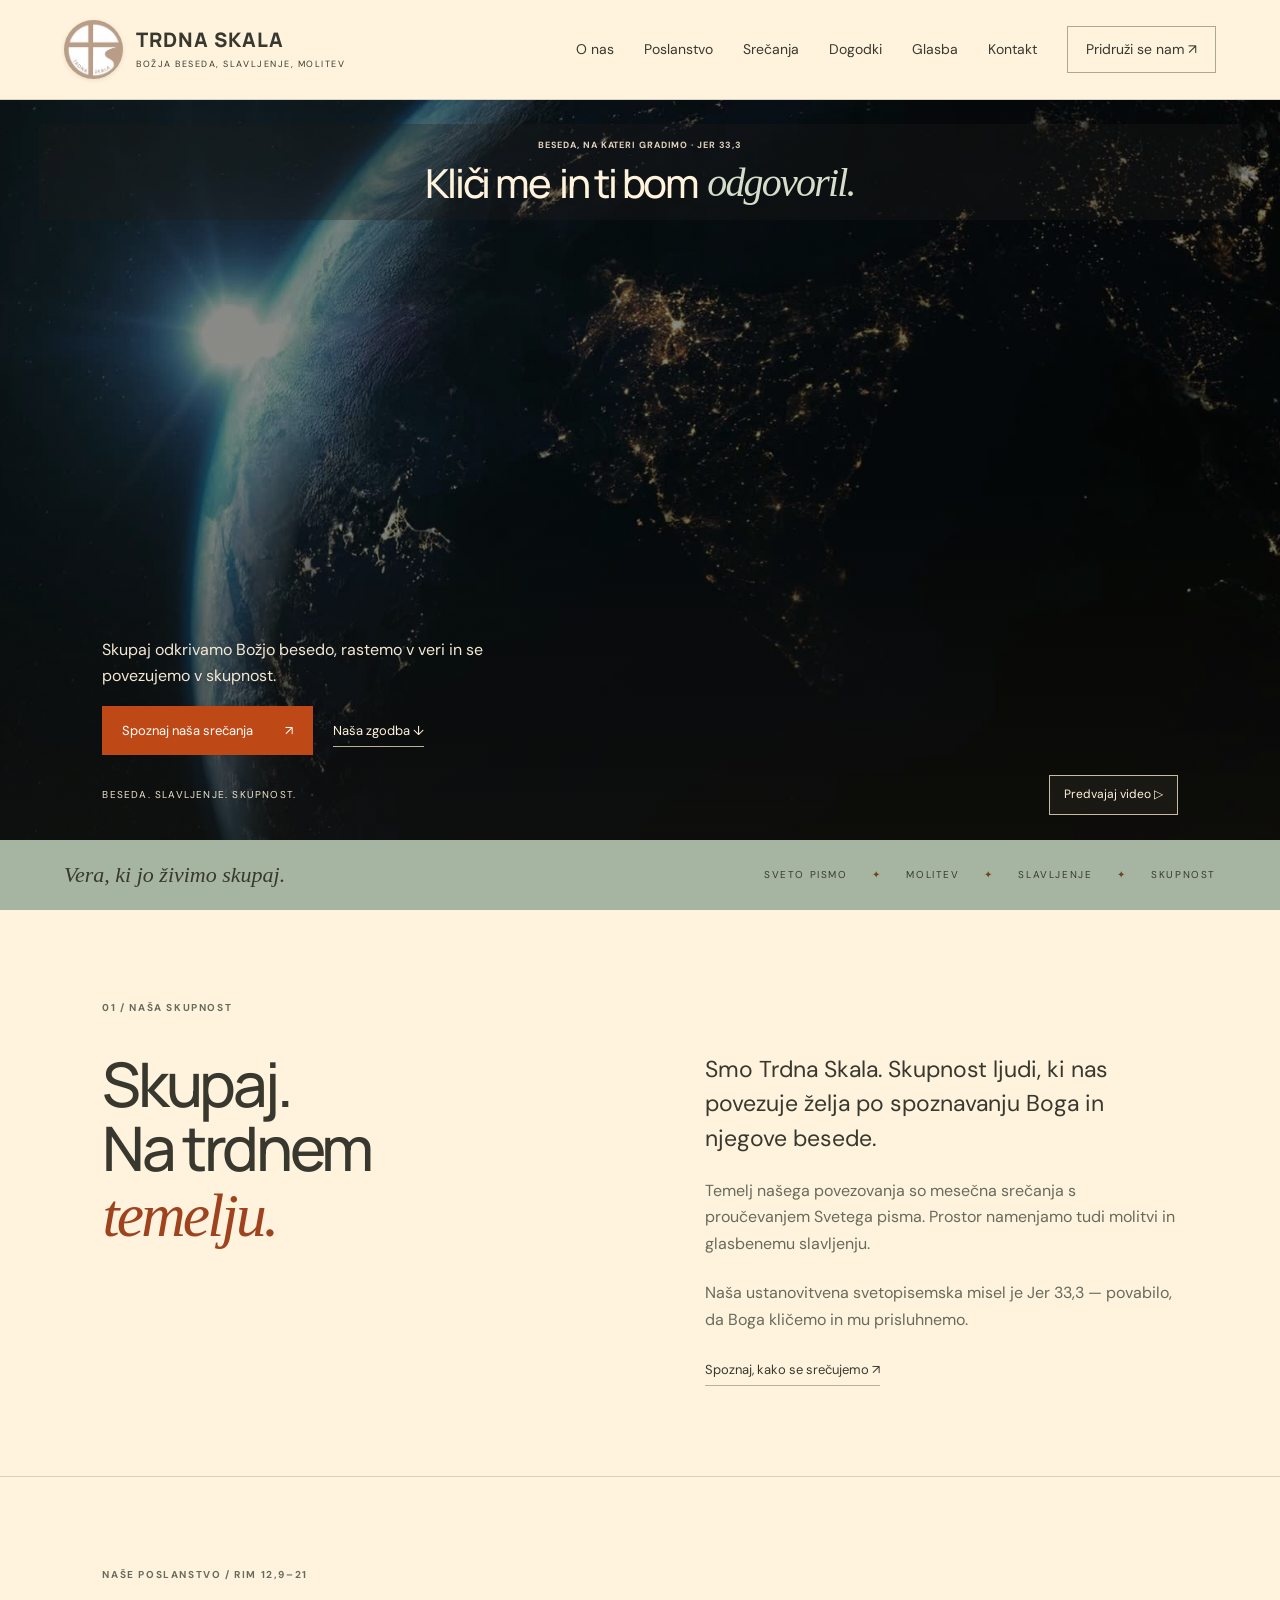
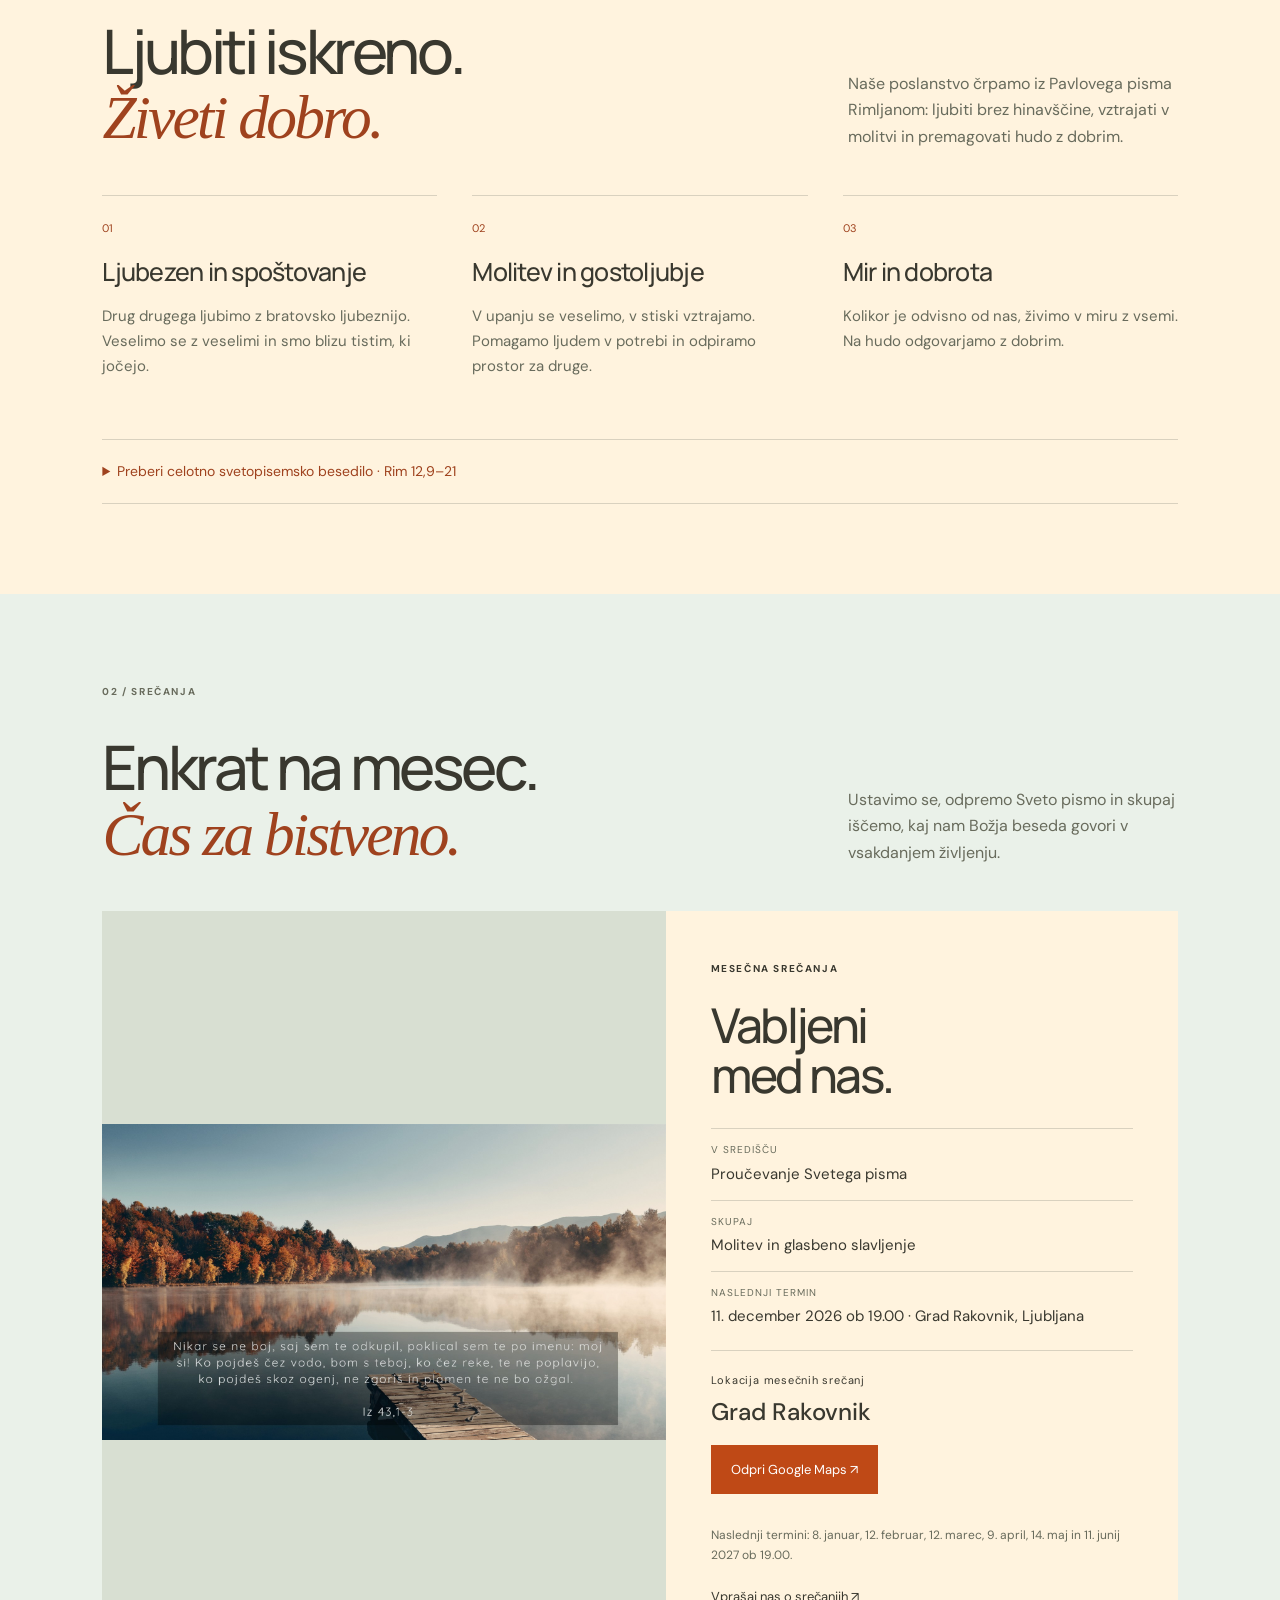
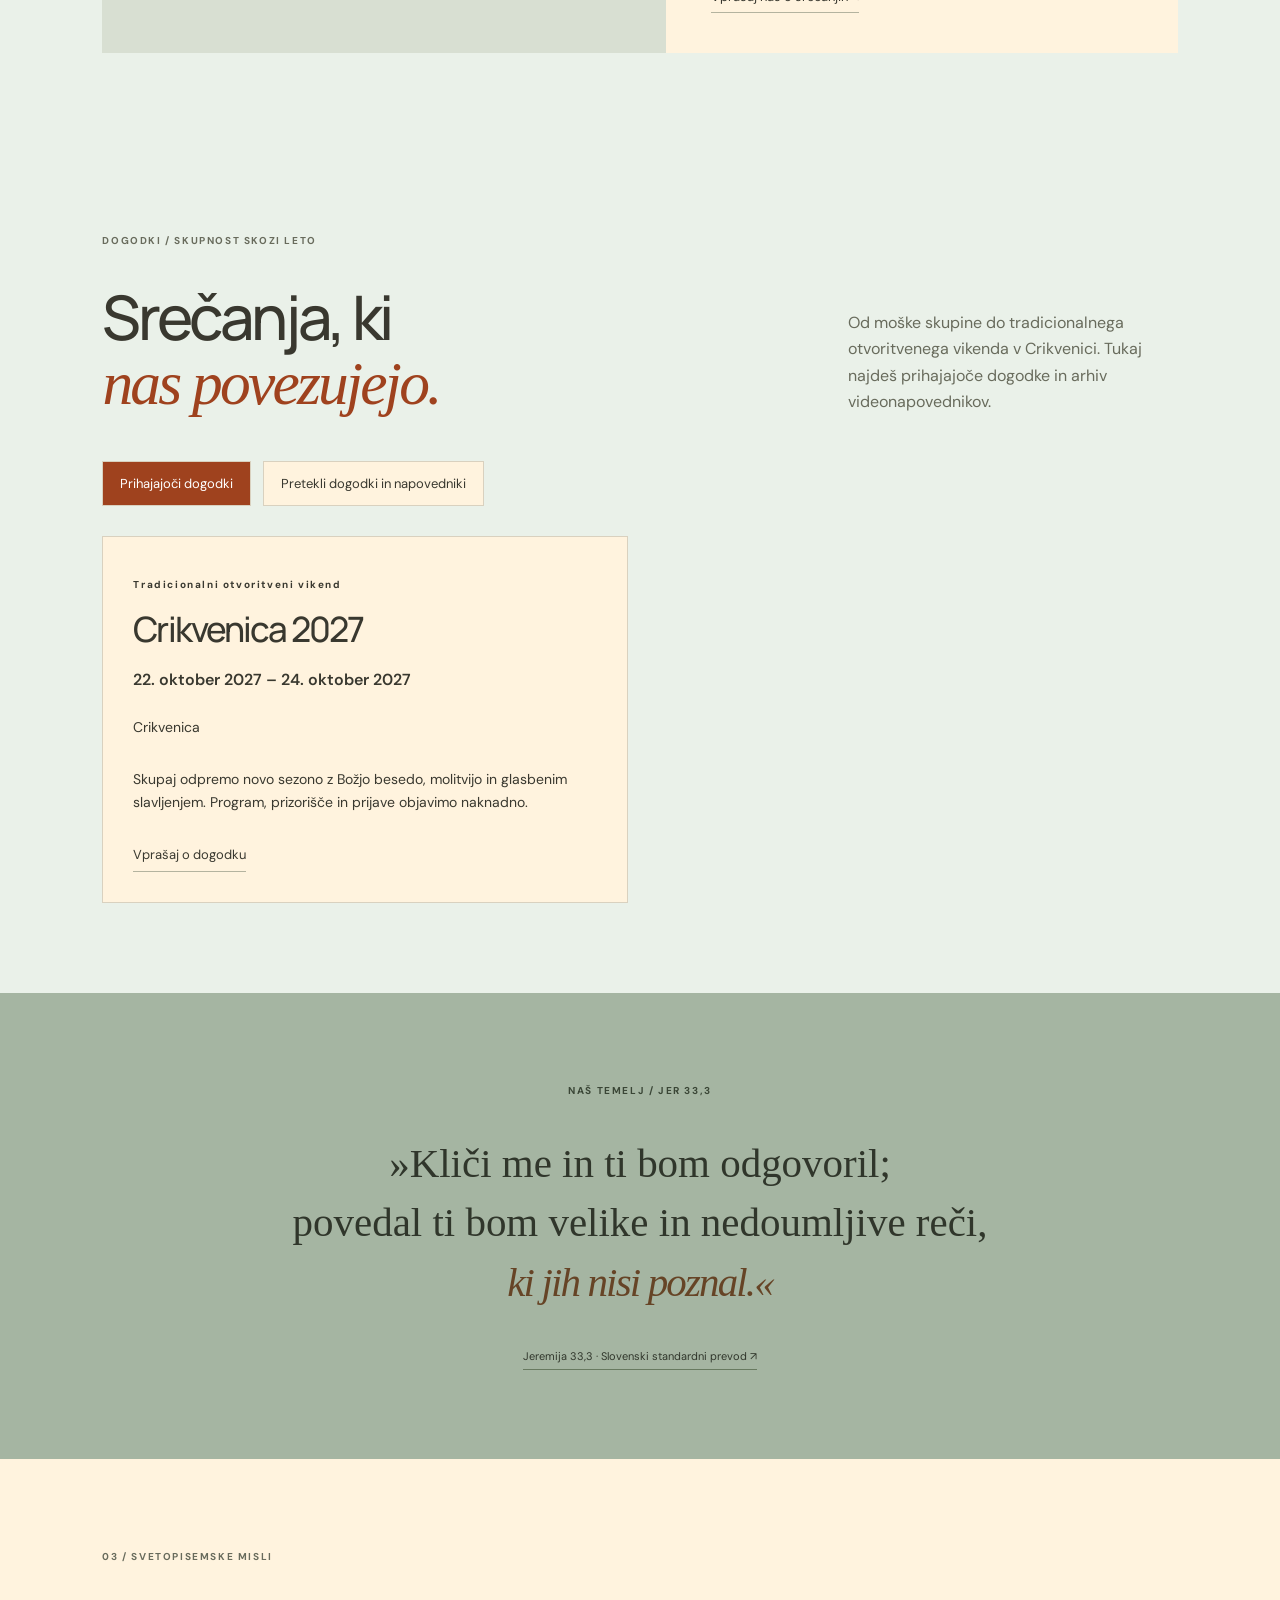
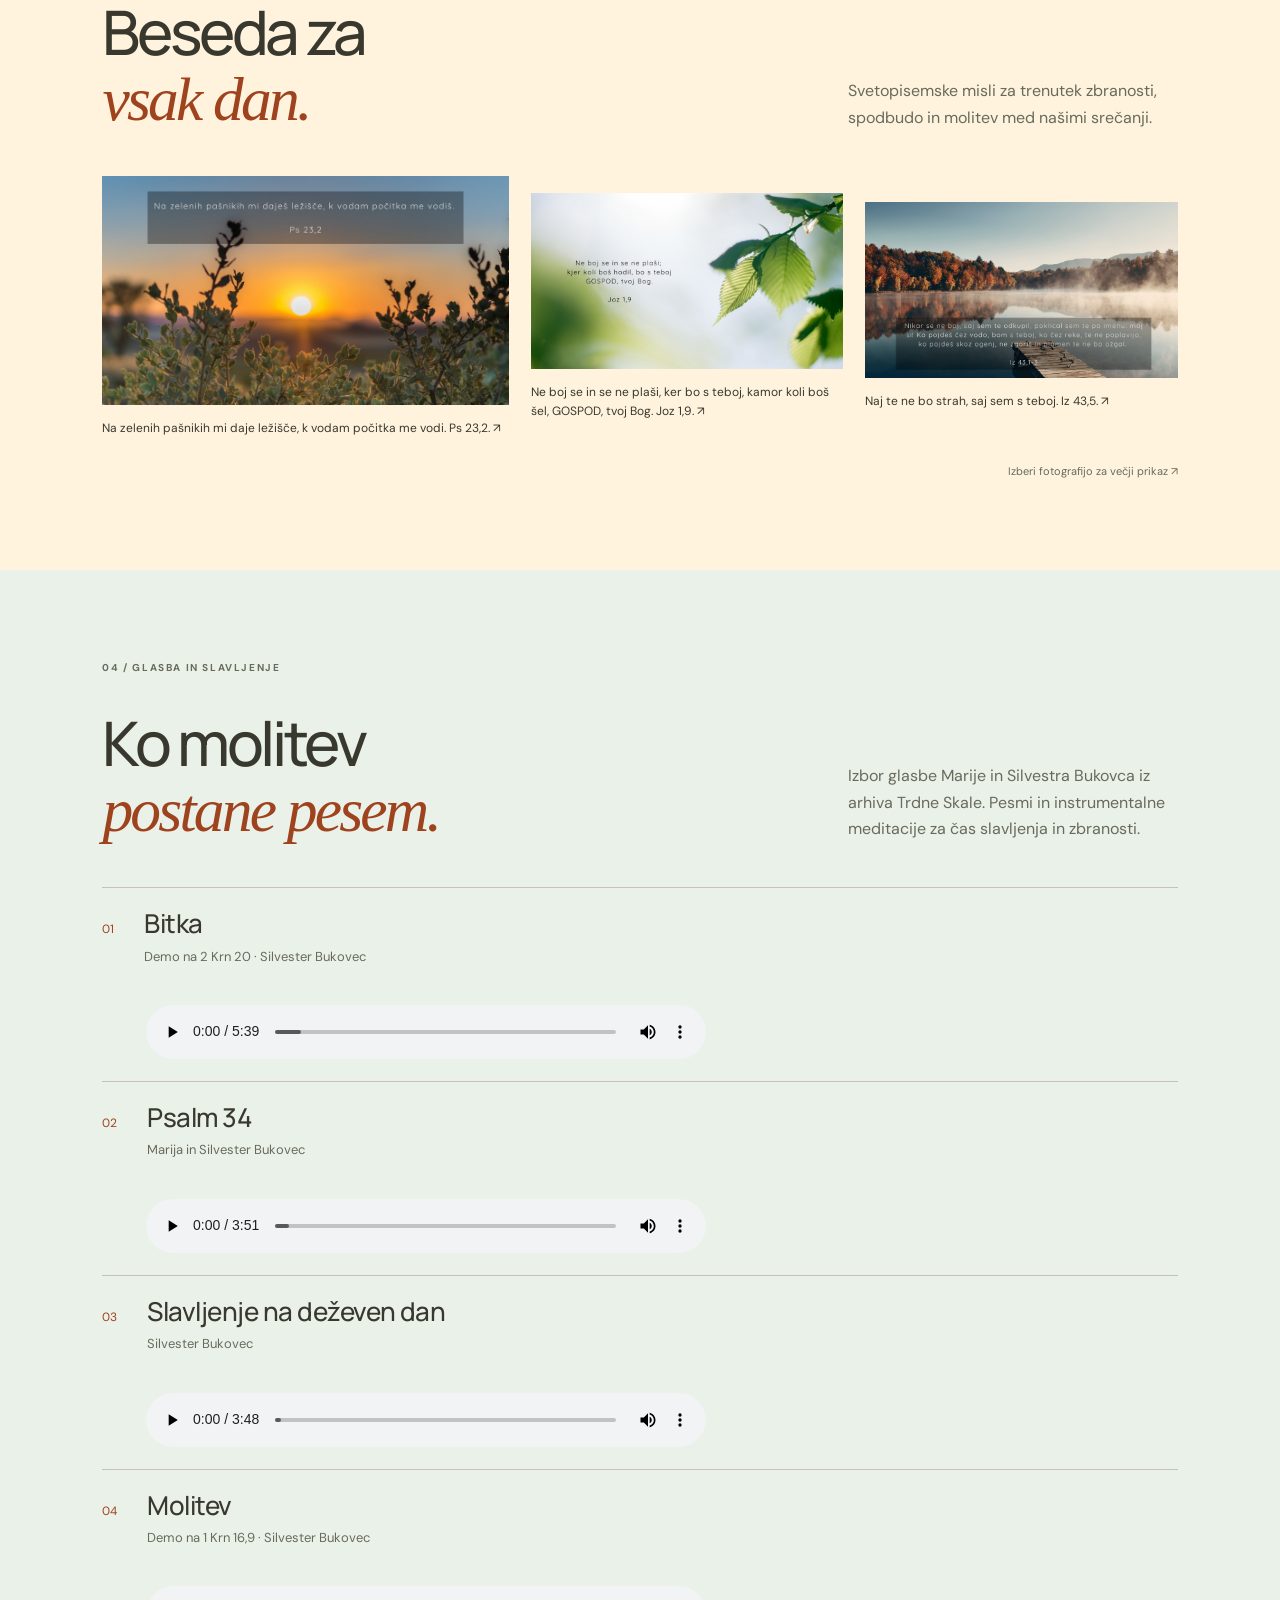
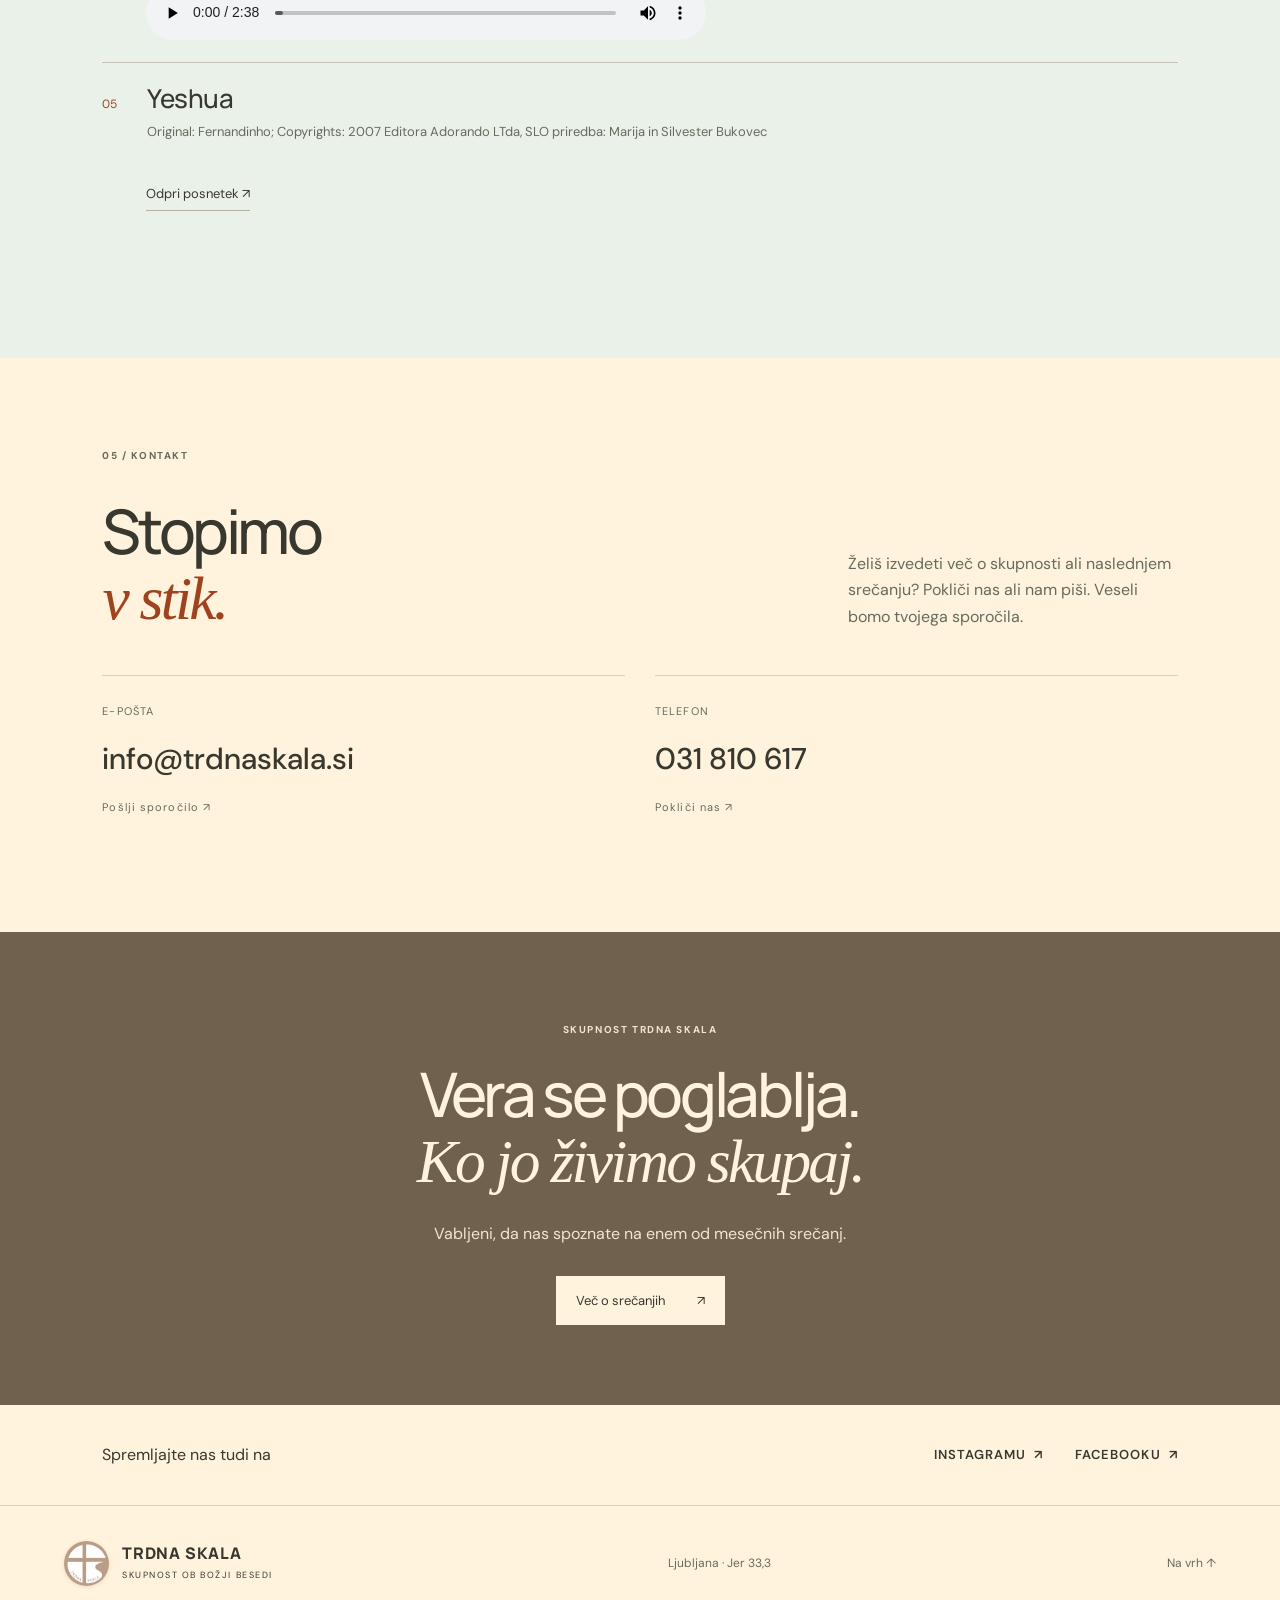
==== index.html @ cd360156 "Dodana Yeshua" ====
<!doctype html>
<html lang="sl">
<head>
<meta charset="utf-8"><meta name="viewport" content="width=device-width,initial-scale=1">
<title>Trdna Skala — Božja beseda, Slavljenje, Molitev</title>
<meta name="description" content="Trdna Skala. Mesečna srečanja ob proučevanju Svetega pisma, molitvi in glasbenem slavljenju.">
<link rel="icon" href="assets/logotip-wix.avif"><link rel="stylesheet" href="styles.css?v=639305872098756774">
</head>
<body>
<a class="skip" href="#vsebina"><span class="cms-text" style="">Preskoči na vsebino</span></a>
<header><a class="brand" href="#domov"><img src="assets/logotip-wix.avif" alt=""><span><span class="cms-text" style="">TRDNA SKALA</span><small><span class="cms-text" style="">BOŽJA BESEDA, SLAVLJENJE, MOLITEV</span></small></span></a><button class="menu" aria-expanded="false" aria-controls="navigacija"><span class="cms-text" style="">Meni ☰</span></button><nav id="navigacija" aria-label="Glavna navigacija"><a style="" href="#skupnost">O nas</a><a style="" href="#poslanstvo">Poslanstvo</a><a style="" href="#srecanja">Srečanja</a><a style="" href="#dogodki">Dogodki</a><a style="" href="#glasba">Glasba</a><a style="" href="#kontakt">Kontakt</a><a style="" href="#srecanja" class="nav-action">Pridruži se nam ↗</a></nav></header>
<main id="vsebina">
<section class="hero hero-video" id="domov" style="" data-cms-block="b001" data-cms-visible="true"><div class="hero-background" aria-hidden="true"><video id="uvodni-video" autoplay muted loop playsinline preload="metadata" poster="assets/uvodni-video-poster.jpg"><source src="assets/nalozeno/20261118-083343-181-711d4d-videozanovospletno-1.mp4" type="video/mp4"></video></div>
<div class="hero-copy"><div class="hero-title-group"><p class="eyebrow"><span></span><span class="cms-text" style=""></span></p><p class="verse-label"><span class="cms-text" style="">BESEDA, NA KATERI GRADIMO &#183; JER 33,3</span></p><h1><span class="cms-text" style="">Kliči me</span><br><span class="cms-text" style="">in ti bom</span><br><em><span class="cms-text" style="">odgovoril.</span></em></h1></div><div class="hero-support"><p class="hero-description"><span class="cms-text" style="">Skupaj odkrivamo Božjo besedo, rastemo v veri in se povezujemo v skupnost.</span></p><a class="button" href="#srecanja"><span class="cms-text" style="">Spoznaj naša srečanja </span><span><span class="cms-text" style="">↗</span></span></a><a class="text-link" href="#skupnost"><span class="cms-text" style="">Naša zgodba ↓</span></a></div></div>
<div class="hero-bottom"><span><span class="cms-text" style="">BESEDA. SLAVLJENJE. SKUPNOST.</span></span><button id="video-preklop" type="button" aria-controls="uvodni-video" aria-pressed="false">Zaustavi video Ⅱ</button></div>
</section>
<div class="rhythm"><span><span class="cms-text" style="">Vera, ki jo živimo skupaj.</span></span><span><span class="cms-text" style="">SVETO PISMO </span><i><span class="cms-text" style="">✦</span></i><span class="cms-text" style=""> MOLITEV </span><i><span class="cms-text" style="">✦</span></i><span class="cms-text" style=""> SLAVLJENJE </span><i><span class="cms-text" style="">✦</span></i><span class="cms-text" style=""> SKUPNOST</span></span></div>
<section class="section about" id="skupnost" style="" data-cms-block="b002" data-cms-visible="true"><div class="section-label"><span class="cms-text" style="">01 / NAŠA SKUPNOST</span></div><div class="about-grid"><h2><span class="cms-text" style="">Skupaj.</span><br><span class="cms-text" style="">Na trdnem</span><br><em><span class="cms-text" style="">temelju.</span></em></h2><div class="about-copy"><p class="large"><span class="cms-text" style="">Smo Trdna Skala. Skupnost ljudi, ki nas povezuje želja po spoznavanju Boga in njegove besede.</span></p><p><span class="cms-text" style="">Temelj našega povezovanja so mesečna srečanja s proučevanjem Svetega pisma. Prostor namenjamo tudi molitvi in glasbenemu slavljenju.</span></p><p><span class="cms-text" style="">Naša ustanovitvena svetopisemska misel je Jer 33,3 — povabilo, da Boga kličemo in mu prisluhnemo.</span></p><a class="text-link" href="#srecanja"><span class="cms-text" style="">Spoznaj, kako se srečujemo ↗</span></a></div></div></section>
<section class="mission section" id="poslanstvo" style="" data-cms-block="b003" data-cms-visible="true"><div class="section-label"><span class="cms-text" style="">NAŠE POSLANSTVO / RIM 12,9–21</span></div><div class="section-heading"><h2><span class="cms-text" style="">Ljubiti iskreno.</span><br><em><span class="cms-text" style="">Živeti dobro.</span></em></h2><p><span class="cms-text" style="">Naše poslanstvo črpamo iz Pavlovega pisma Rimljanom: ljubiti brez hinavščine, vztrajati v molitvi in premagovati hudo z dobrim.</span></p></div><div class="mission-values"><article><span><span class="cms-text" style="">01</span></span><h3><span class="cms-text" style="">Ljubezen in spoštovanje</span></h3><p><span class="cms-text" style="">Drug drugega ljubimo z bratovsko ljubeznijo. Veselimo se z veselimi in smo blizu tistim, ki jočejo.</span></p></article><article><span><span class="cms-text" style="">02</span></span><h3><span class="cms-text" style="">Molitev in gostoljubje</span></h3><p><span class="cms-text" style="">V upanju se veselimo, v stiski vztrajamo. Pomagamo ljudem v potrebi in odpiramo prostor za druge.</span></p></article><article><span><span class="cms-text" style="">03</span></span><h3><span class="cms-text" style="">Mir in dobrota</span></h3><p><span class="cms-text" style="">Kolikor je odvisno od nas, živimo v miru z vsemi. Na hudo odgovarjamo z dobrim.</span></p></article></div><details class="mission-reading"><summary><span class="cms-text" style="">Preberi celotno svetopisemsko besedilo &#183; Rim 12,9–21</span></summary><blockquote id="poslanstvo-besedilo"></blockquote><p class="reading-reference"><span class="cms-text" style="">Pismo Rimljanom 12,9–21</span></p></details></section>
<section class="meetings section" id="srecanja" style="" data-cms-block="b004" data-cms-visible="true"><div class="section-label"><span class="cms-text" style="">02 / SREČANJA</span></div><div class="section-heading"><h2><span class="cms-text" style="">Enkrat na mesec.</span><br><em><span class="cms-text" style="">Čas za bistveno.</span></em></h2><p><span class="cms-text" style="">Ustavimo se, odpremo Sveto pismo in skupaj iščemo, kaj nam Božja beseda govori v vsakdanjem življenju.</span></p></div><div class="meeting-grid"><div class="meeting-image"><img src="assets/misel-14.jpg" alt="Svetopisemska misel ob mirnem jezeru: Naj te ne bo strah, saj sem s teboj. Iz 43,5." loading="lazy"></div><article class="meeting-card"><p class="eyebrow"><span class="cms-text" style="">MESEČNA SREČANJA</span></p><h3><span class="cms-text" style="">Vabljeni</span><br><span class="cms-text" style="">med nas.</span></h3><dl><div><dt><span class="cms-text" style="">V središču</span></dt><dd><span class="cms-text" style="">Proučevanje Svetega pisma</span></dd></div><div><dt><span class="cms-text" style="">Skupaj</span></dt><dd><span class="cms-text" style="">Molitev in glasbeno slavljenje</span></dd></div><div><dt><span class="cms-text" style="">Naslednji termin</span></dt><dd id="termin">Datum in lokacijo objavimo kmalu.</dd></div></dl><div class="meeting-location"><p><span class="cms-text" style="">Lokacija mesečnih srečanj</span></p><strong><span class="cms-text" style="">Grad Rakovnik</span></strong><a class="button" href="https://maps.app.goo.gl/Gtu4gvy1LrBc7uEu7" target="_blank" rel="noopener noreferrer"><span class="cms-text" style="">Odpri Google Maps ↗</span></a></div><p class="meeting-note" id="opomba">Podrobnosti naslednjega srečanja še pripravljamo. Spremljajte obvestila na tej strani.</p><a class="text-link meeting-contact" href="#kontakt"><span class="cms-text" style="">Vprašaj nas o srečanjih ↗</span></a></article></div></section>
<section class="section events-section" id="dogodki" style="" data-cms-block="b005" data-cms-visible="true"><div class="section-label"><span class="cms-text" style="">DOGODKI / SKUPNOST SKOZI LETO</span></div><div class="section-heading"><h2><span class="cms-text" style="">Srečanja, ki</span><br><em><span class="cms-text" style="">nas povezujejo.</span></em></h2><p><span class="cms-text" style="">Od moške skupine do tradicionalnega otvoritvenega vikenda v Crikvenici. Tukaj najdeš prihajajoče dogodke in arhiv videonapovednikov.</span></p></div><div class="event-tabs" role="group" aria-label="Prikaz dogodkov"><button id="prihajajoci" type="button" aria-pressed="true">Prihajajoči dogodki</button><button id="pretekli" type="button" aria-pressed="false">Pretekli dogodki in napovedniki</button></div><div class="events-grid" id="dogodki-seznam"></div></section><section class="scripture section" style="" data-cms-block="b006" data-cms-visible="true"><div class="section-label"><span class="cms-text" style="">NAŠ TEMELJ / JER 33,3</span></div><blockquote><span class="cms-text" style="">&#187;Kliči me in ti bom odgovoril;</span><br><span class="cms-text" style="">povedal ti bom velike in nedoumljive reči,</span><br><em><span class="cms-text" style="">ki jih nisi poznal.&#171;</span></em></blockquote><a href="https://www.biblija.net/biblija.cgi?m=Jer+33%2C3&amp;l=sl&amp;set=2" target="_blank" rel="noopener noreferrer"><span class="cms-text" style="">Jeremija 33,3 &#183; Slovenski standardni prevod ↗</span></a></section>
<section class="section gallery-section" id="utrinki" style="" data-cms-block="b007" data-cms-visible="true"><div class="section-label"><span class="cms-text" style="">03 / SVETOPISEMSKE MISLI</span></div><div class="section-heading"><h2><span class="cms-text" style="">Beseda za</span><br><em><span class="cms-text" style="">vsak dan.</span></em></h2><p><span class="cms-text" style="">Svetopisemske misli za trenutek zbranosti, spodbudo in molitev med našimi srečanji.</span></p></div><div class="gallery" id="galerija"></div><p class="gallery-hint"><span class="cms-text" style="">Izberi fotografijo za večji prikaz ↗</span></p></section>

<section class="section music" id="glasba" style="" data-cms-block="b008" data-cms-visible="true"><div class="section-label"><span class="cms-text" style="">04 / GLASBA IN SLAVLJENJE</span></div><div class="section-heading"><h2><span class="cms-text" style="">Ko molitev</span><br><em><span class="cms-text" style="">postane pesem.</span></em></h2><p><span class="cms-text" style="">Izbor glasbe Marije in Silvestra Bukovca iz arhiva Trdne Skale. Pesmi in instrumentalne meditacije za čas slavljenja in zbranosti.</span></p></div><div class="track-list" id="glasba-seznam"></div></section>
<section class="section contact" id="kontakt" style="" data-cms-block="b009" data-cms-visible="true"><div class="section-label"><span class="cms-text" style="">05 / KONTAKT</span></div><div class="section-heading"><h2><span class="cms-text" style="">Stopimo</span><br><em><span class="cms-text" style="">v stik.</span></em></h2><p><span class="cms-text" style="">Želiš izvedeti več o skupnosti ali naslednjem srečanju? Pokliči nas ali nam piši. Veseli bomo tvojega sporočila.</span></p></div><div class="contact-grid"><a id="kontakt-email" href="mailto:marija.bukovec@siol.net"><span><span class="cms-text" style="">E-POŠTA</span></span><strong>marija.bukovec@siol.net</strong><span><span class="cms-text" style="">Pošlji sporočilo ↗</span></span></a><a id="kontakt-telefon" href="tel:+38631810617"><span><span class="cms-text" style="">TELEFON</span></span><strong>031 810 617</strong><span><span class="cms-text" style="">Pokliči nas ↗</span></span></a></div></section>
<section class="invitation section" style="" data-cms-block="b010" data-cms-visible="true"><p class="eyebrow"><span class="cms-text" style="">SKUPNOST TRDNA SKALA</span></p><h2><span class="cms-text" style="">Vera se poglablja.</span><br><em><span class="cms-text" style="">Ko jo živimo skupaj.</span></em></h2><p><span class="cms-text" style="">Vabljeni, da nas spoznate na enem od mesečnih srečanj.</span></p><a class="button light" href="#srecanja"><span class="cms-text" style="">Več o srečanjih </span><span><span class="cms-text" style="">↗</span></span></a></section>
<section class="social-follow" aria-labelledby="social-follow-title" style="" data-cms-block="b011" data-cms-visible="true"><p id="social-follow-title"><span class="cms-text" style="">Spremljajte nas tudi na</span></p><div class="social-links"><a href="https://www.instagram.com/trdnaskala.lj/" target="_blank" rel="noopener noreferrer"><span class="cms-text" style="">INSTAGRAMU</span><span aria-hidden="true"> ↗</span></a><a href="https://www.facebook.com/trdna.skala.7/" target="_blank" rel="noopener noreferrer"><span class="cms-text" style="">FACEBOOKU</span><span aria-hidden="true"> ↗</span></a></div></section>
</main><footer><a class="brand" href="#domov"><img src="assets/logotip-wix.avif" alt=""><span><span class="cms-text" style="">TRDNA SKALA</span><small><span class="cms-text" style="">SKUPNOST OB BOŽJI BESEDI</span></small></span></a><p><span class="cms-text" style="">Ljubljana &#183; Jer 33,3</span></p><a href="#domov"><span class="cms-text" style="">Na vrh ↑</span></a></footer>
<dialog id="lightbox"><button class="close" aria-label="Zapri fotografijo"><span class="cms-text" style="">Zapri &#215;</span></button><img alt=""><p></p></dialog>
<script src="vsebina.js?v=639305872098756774"></script><script src="script.js?v=639305872098756774"></script>
</body></html>
---- styles.css ----
@import url('https://fonts.googleapis.com/css2?family=DM+Sans:wght@400;500;600;700&family=Manrope:wght@400;500;600;700;800&display=swap');
:root{--paper:#f4f1e9;--ink:#302f28;--muted:#706d61;--olive:#686c4b;--line:#d7d3c7;--sand:#ddd3c2}*{box-sizing:border-box}html{scroll-behavior:smooth;scroll-padding-top:100px}body{margin:0;background:var(--paper);color:var(--ink);font:16px/1.65 var(--cms-body-font)}button,a{-webkit-tap-highlight-color:transparent}a{color:inherit;text-decoration:none}button{font:inherit;color:inherit;cursor:pointer}img{display:block;width:100%;object-fit:cover}header{height:100px;padding:0 5%;display:flex;align-items:center;justify-content:space-between;border-bottom:1px solid var(--line);background:var(--paper);position:relative;z-index:5}.brand{display:flex;align-items:center;gap:13px;line-height:1.25;font-family:var(--cms-title-font);font-size:20px;font-weight:800;letter-spacing:.05em}.brand img{width:59px;height:59px;object-fit:contain;background:#282a23;border-radius:50%}.brand small{font:9px/1.7 var(--cms-body-font);letter-spacing:.17em;display:block;margin-top:5px}nav{display:flex;align-items:center;gap:30px;font-size:14px}nav a:hover,.text-link:hover{color:var(--olive)}.nav-action{border:1px solid #aaa995;padding:11px 18px;display:flex;gap:25px}.menu{display:none}.hero{display:grid;grid-template-columns:1fr 1fr;min-height:700px}.hero-copy{padding:65px 10% 65px 10%}.eyebrow,.section-label,.verse-label{font-size:10px;letter-spacing:.16em;font-weight:700}.eyebrow{display:flex;align-items:center;gap:10px}.eyebrow>span:not(.cms-text){width:7px;height:7px;border-radius:50%;background:var(--olive)}.verse-label{color:var(--muted);margin:38px 0 18px;letter-spacing:.1em}h1,h2,h3{font-family:var(--cms-title-font);line-height:1.05;letter-spacing:-.055em;font-weight:500;margin:0}h1{font-size:clamp(60px,6.4vw,100px)}em{font-family:var(--cms-em-font);font-weight:400;color:var(--olive);letter-spacing:-.045em}.hero-description{max-width:350px;color:var(--muted);margin:27px 0}.button{display:inline-flex;align-items:center;gap:32px;padding:14px 20px;background:var(--olive);color:white;font-size:13px}.button:hover{background:#4d5236}.text-link{font-size:13px;display:inline-block;border-bottom:1px solid #b4b39f;padding-bottom:5px}.hero-copy>.text-link{display:block;width:max-content;margin-top:24px}.hero-photo{position:relative;min-height:650px;background:#939e9c;overflow:hidden}.hero-photo>img{height:100%;position:absolute;object-position:57% center}.hero-photo:after{content:'';position:absolute;inset:0;background:linear-gradient(0deg,#18272965,transparent 50%)}.photo-caption{position:absolute;z-index:1;top:28px;right:28px;color:white;font-size:12px;letter-spacing:.04em}.photo-tag{position:absolute;bottom:30px;left:30px;right:30px;z-index:1;background:#f4f1e9eb;padding:23px 25px;display:flex;justify-content:space-between;align-items:center;font-size:12px;letter-spacing:.13em;line-height:1.55}.star{font-size:60px;color:var(--olive);line-height:1}.rhythm{background:var(--sand);padding:22px 5%;display:flex;justify-content:space-between;align-items:center;gap:20px}.rhythm>span:first-child{font:italic 22px var(--cms-em-font)}.rhythm>span:last-child{font-size:10px;letter-spacing:.16em}.rhythm i{font-style:normal;margin:0 20px;color:var(--olive)}.section{padding:90px 8%}.section-label{color:var(--muted);margin-bottom:35px}.about-grid{display:grid;grid-template-columns:1fr 1fr;gap:12%}h2{font-size:clamp(42px,4.8vw,72px)}.about-copy{max-width:480px}.about-copy p{color:var(--muted);margin:0 0 23px}.about-copy .large{font-size:23px;line-height:1.5;color:var(--ink)}.community-photo{margin:55px 0 0;position:relative}.community-photo img{height:420px;object-position:center 55%}.community-photo figcaption{position:absolute;bottom:20px;left:25px;background:var(--paper);padding:10px 16px;font-size:12px}.meetings{background:#e9e5da}.section-heading{display:flex;justify-content:space-between;gap:60px;align-items:flex-end;margin-bottom:45px}.section-heading>p{max-width:330px;color:var(--muted);margin:0}.meeting-grid{display:grid;grid-template-columns:1.1fr 1fr;min-height:470px}.meeting-image img{height:100%;max-height:560px}.meeting-card{padding:40px 45px;background:var(--paper)}h3{font-size:48px;margin:22px 0 28px}dl{margin:0}dl>div{border-top:1px solid var(--line);padding:13px 0}dt{font-size:10px;text-transform:uppercase;letter-spacing:.1em;color:var(--muted)}dd{margin:3px 0 0;font-size:15px}.meeting-note{font-size:12px;color:var(--muted);margin-bottom:0}.scripture{text-align:center;background:#656b4d;color:var(--paper);position:relative}.scripture .section-label{color:#e3e5d2}.scripture blockquote{font:clamp(25px,3.2vw,45px)/1.45 var(--cms-em-font);margin:30px 0}.scripture em{color:#e0d4b9}.scripture a{font-size:11px;border-bottom:1px solid #b1b29e;padding-bottom:6px}.gallery{display:grid;grid-template-columns:1.3fr 1fr 1fr;gap:22px}.gallery-item,.thought{padding:0;border:0;background:none;text-align:left;display:block;min-width:0}.gallery-item img{height:290px;transition:filter .2s}.gallery-item:hover img,.thought:hover img{filter:brightness(.9)}.gallery-item span{display:block;font-size:12px;margin-top:14px}.gallery-hint{text-align:right;font-size:11px;color:var(--muted);margin:24px 0 0}.word{border-top:1px solid var(--line);display:grid;grid-template-columns:1fr 1.35fr;gap:10%;align-items:center}.word p{color:var(--muted);max-width:270px}.thought img{aspect-ratio:16/9;object-fit:contain}.thought span{display:block;font-size:11px;margin-top:12px}.invitation{background:#332f29;color:var(--paper);text-align:center;padding:80px 8%}.invitation .eyebrow{justify-content:center;color:#c1b49e}.invitation em{color:#c7b79d}.invitation>p:not(.eyebrow){color:#d0c8bb;margin:28px 0}.light{background:var(--paper);color:var(--ink)}.light:hover{background:var(--sand)}footer{padding:35px 5%;display:flex;align-items:center;justify-content:space-between;gap:20px}footer .brand{font-size:16px}footer .brand img{width:45px;height:45px}footer p,footer>a:last-child{font-size:12px;color:var(--muted)}dialog{max-width:95vw;max-height:94vh;background:var(--paper);border:0;padding:20px;box-shadow:0 20px 100px #0005}dialog::backdrop{background:#161812e8}dialog img{max-height:76vh;max-width:86vw;width:auto;object-fit:contain}dialog p{font-size:13px;margin-bottom:0}.close{display:block;margin:0 0 15px auto;background:none;border:0;padding:8px}.skip{position:absolute;top:-100px;left:10px;z-index:20;background:white;padding:15px}.skip:focus{top:10px}:focus-visible{outline:3px solid #b86c32;outline-offset:5px}
@media(min-width:1600px){body{max-width:1800px;margin:auto}.hero-copy{padding-left:14%}}
@media(max-width:1000px){header{padding:0 4%}nav{gap:18px}.brand{font-size:17px}.hero-copy{padding:45px 9%}.hero{min-height:630px}.hero-photo{min-height:630px}h1{font-size:70px}.section{padding:65px 6%}.gallery-item img{height:230px}.meeting-card{padding:30px}.rhythm i{margin:0 8px}}
@media(max-width:720px){html{scroll-padding-top:20px}header{height:85px}.brand img{width:48px;height:48px}.brand small{font-size:8px}.menu{display:block;border:1px solid var(--line);background:none;padding:8px 12px;font-size:13px}nav{display:none;position:absolute;top:85px;left:0;right:0;background:var(--paper);padding:20px 6%;border-bottom:1px solid var(--line)}nav.open{display:flex;flex-direction:column;align-items:stretch}.hero{grid-template-columns:1fr}.hero-copy{padding:40px 7%}.verse-label{margin-top:26px}h1{font-size:72px}.hero-photo{min-height:430px}.hero-photo>img{object-position:center 45%}.hero-description{max-width:400px}.hero-copy>.text-link{display:inline-block;margin:15px 0 0 20px}.photo-tag{left:20px;right:20px;bottom:20px;padding:16px 20px}.rhythm{flex-direction:column;align-items:flex-start;padding:22px 7%;gap:12px}.rhythm>span:last-child{font-size:8px}.rhythm i{margin:0 9px}.section{padding:52px 7%}.about-grid,.meeting-grid,.word{grid-template-columns:1fr;gap:30px}.about-copy .large{font-size:21px}h2{font-size:46px}.community-photo{margin-top:30px}.community-photo img{height:270px}.community-photo figcaption{left:12px;bottom:12px;font-size:10px}.section-heading{display:block;margin-bottom:30px}.section-heading>p{margin-top:25px;max-width:none}.meeting-image img{height:270px}.meeting-grid{gap:0}.meeting-card{padding:28px}.scripture blockquote{font-size:26px}.scripture blockquote br{display:none}.gallery{grid-template-columns:1fr;gap:28px}.gallery-item img{height:auto;aspect-ratio:4/3}.gallery-item:first-child img{aspect-ratio:3/2}.gallery-hint{text-align:left}.word{gap:20px}.word p{max-width:none}.invitation h2{font-size:43px}footer{flex-wrap:wrap;padding:25px 7%}footer p{margin:0}footer>a:last-child{margin-left:auto}dialog{padding:12px}dialog img{max-width:85vw}.section-label{margin-bottom:25px}}
@media(prefers-reduced-motion:reduce){html{scroll-behavior:auto}*{transition:none!important}}
@media(max-width:720px){h1{font-size:clamp(50px,16vw,72px)}.hero-copy{min-width:0}.hero-copy>.text-link{margin-left:0;display:block}.invitation h2{font-size:clamp(34px,8vw,43px)}}

.mission{border-top:1px solid var(--line)}.mission-values{display:grid;grid-template-columns:repeat(3,1fr);gap:35px;margin:45px 0}.mission-values article{border-top:1px solid var(--line);padding-top:18px}.mission-values article>span{font-size:11px;color:var(--olive)}.mission-values h3{font-size:25px;line-height:1.2;letter-spacing:-.03em;margin:17px 0}.mission-values p{color:var(--muted);font-size:15px}.mission-reading{border-top:1px solid var(--line);border-bottom:1px solid var(--line);padding:20px 0}.mission-reading summary{cursor:pointer;font-size:14px;color:var(--olive)}.mission-reading blockquote{white-space:pre-line;margin:25px 0;max-width:850px;line-height:1.9}.reading-reference{font-size:12px;color:var(--muted)}.meeting-contact{margin-top:20px}.music{background:#e9e5da}.track-list{margin-bottom:35px}.track{display:flex;gap:30px;border-top:1px solid #c7c2b5;padding:22px 0;align-items:baseline}.track-number{font-size:12px;color:var(--olive)}.track h3{font-size:26px;margin:0;letter-spacing:-.02em}.track p{font-size:13px;color:var(--muted);margin:8px 0 0}.contact-grid{display:grid;grid-template-columns:1fr 1fr;gap:30px}.contact-grid>a{padding:26px 0;border-top:1px solid var(--line);display:flex;flex-direction:column;gap:14px}.contact-grid span{font-size:11px;letter-spacing:.1em;color:var(--muted)}.contact-grid strong{font-size:clamp(18px,2.5vw,30px);font-weight:500;overflow-wrap:anywhere}.contact-grid a:hover strong{color:var(--olive)}@media(max-width:720px){.mission-values,.contact-grid{grid-template-columns:1fr;gap:20px}.mission-values{margin:30px 0}.track{gap:16px}.track h3{font-size:23px}.music .button{gap:15px}.mission-reading blockquote{font-size:15px}}

@media(min-width:721px) and (max-width:1100px){.menu{display:block;border:1px solid var(--line);background:none;padding:8px 12px;font-size:13px}nav{display:none;position:absolute;top:100px;left:0;right:0;background:var(--paper);padding:20px 6%;border-bottom:1px solid var(--line)}nav.open{display:flex;flex-direction:column;align-items:stretch}}

/* Barvna osnova obstoječe strani Wix: kremna, zelena in opečnata. */
:root{--paper:#fff3de;--ink:#39382f;--muted:#686b5c;--olive:#9f421e;--line:#d9d1bf;--sand:#a5b5a2}.brand img{background:transparent;border-radius:0}.button{background:#bf4916}.button:hover{background:#94380f}.light{background:var(--paper);color:var(--ink)}.light:hover{background:#eadcc3}.rhythm{background:#a5b5a2}.rhythm i{color:#6d431f}.meetings,.music{background:#eaf1e9}.scripture{background:#a5b5a2;color:#30362b}.scripture .section-label{color:#3a4636}.scripture em{color:#664426}.scripture a{border-color:#687a60}.invitation{background:#6f614e}.invitation .eyebrow,.invitation>p:not(.eyebrow){color:#f3e4ce}.invitation em{color:#fff3de}.hero.hero-video{display:block;position:relative;isolation:isolate;min-height:740px;background:#302b24;color:#fff3de}.hero-background{position:absolute;inset:0;z-index:-2;overflow:hidden;background:transparent}.hero-background video{width:100%;height:100%;object-fit:cover}.hero-video:after{content:"";position:absolute;inset:0;z-index:-1;background:linear-gradient(90deg,rgba(32,27,22,.88),rgba(32,27,22,.56) 60%,rgba(32,27,22,.25))}.hero-video .hero-copy{padding:65px 8% 105px;max-width:1000px}.hero-video .eyebrow>span:not(.cms-text){background:#c8d6bc}.hero-video .verse-label{color:#e2d3bc}.hero-video h1{font-size:clamp(65px,7vw,105px)}.hero-video h1 em{color:#d4deca}.hero-video .hero-description{color:#f4e8d5;max-width:450px}.hero-video .text-link{color:#fff3de;border-color:#bcaf98}.hero-bottom{position:absolute;bottom:25px;left:8%;right:8%;display:flex;justify-content:space-between;align-items:center;gap:20px;font-size:10px;letter-spacing:.12em;color:#efe3cf}#video-preklop{color:#fff3de;border:1px solid #c6bba5;background:#302b2466;padding:9px 14px;font-size:12px;letter-spacing:0}.meeting-image{display:flex;align-items:center;background:#d8dfd2}.meeting-image img{height:auto;object-fit:contain;max-height:none}.gallery-item img{height:auto;aspect-ratio:16/9;object-fit:contain}.gallery-item span{font-size:12px;line-height:1.6}.mission-values article>span{color:#9f421e}@media(max-width:720px){.hero.hero-video{min-height:730px}.hero-video .hero-copy{padding:42px 7% 120px}.hero-video h1{font-size:clamp(50px,16vw,72px)}.hero-video:after{background:#211c18b3}.hero-bottom{left:7%;right:7%;flex-direction:column;align-items:flex-start;gap:14px}.hero-bottom>span{font-size:9px}.hero-background video{object-position:55% center}.meeting-image img{height:auto}.gallery-item:first-child img{aspect-ratio:16/9}}@media(prefers-reduced-motion:reduce){.hero-background video{visibility:hidden}}

.brand img{border-radius:50%;box-shadow:0 1px 4px #74664b26}

:root{--cms-body-font:'DM Sans', Arial, sans-serif;--cms-title-font:Manrope, Arial, sans-serif;--cms-em-font:Georgia, serif}.cms-text{white-space:pre-line}[hidden]{display:none!important}

.events-section{background:var(--soft,#eaf1e9)}.event-tabs{display:flex;gap:12px;flex-wrap:wrap;margin-bottom:30px}.event-tabs button{border:1px solid var(--line);background:var(--paper);color:var(--ink);padding:11px 17px;font-size:13px}.event-tabs button[aria-pressed="true"]{background:var(--olive);color:white}.events-grid{display:grid;grid-template-columns:1fr 1fr;gap:25px}.event-card{background:var(--paper);border:1px solid var(--line);padding:30px;display:flex;flex-direction:column;align-items:flex-start}.event-card>img{aspect-ratio:16/9;object-fit:cover;margin-bottom:22px}.event-card h3{font-size:35px;margin:7px 0 20px}.event-card .eyebrow{font-size:10px}.event-date{font-weight:600;margin:0 0 8px}.event-location,.event-description{font-size:14px;line-height:1.7}.event-card .text-link{margin-top:15px}.event-card video{width:100%;margin-top:15px}.track audio{width:100%;max-width:320px;margin-left:auto}.event-card .event-description{white-space:pre-line}@media(max-width:720px){.events-grid{grid-template-columns:1fr}.event-card{padding:24px}.track{flex-wrap:wrap}.track audio{max-width:100%}}

:root{--cms-body-font:'DM Sans', Arial, sans-serif;--cms-title-font:Manrope, Arial, sans-serif;--cms-em-font:Georgia, serif}.cms-text{white-space:pre-line}[hidden]{display:none!important}

/* Družbena omrežja in oznake CMS */
.eyebrow>.cms-text{width:auto;height:auto;min-width:0;flex:0 1 auto;border-radius:0;background:transparent}.invitation .eyebrow{display:block;line-height:1.65;height:auto;margin-bottom:24px}.invitation .eyebrow>.cms-text{display:inline}.social-follow{padding:28px 8%;border-bottom:1px solid var(--line);background:var(--paper);color:var(--ink);display:flex;justify-content:space-between;align-items:center;gap:24px}.social-follow p{margin:0;font-size:16px}.social-links{display:flex;flex-wrap:wrap;gap:18px 32px}.social-links a{display:inline-flex;align-items:center;gap:8px;min-height:44px;font-size:13px;font-weight:600;letter-spacing:.08em;border-bottom:1px solid transparent}.social-links a:hover{border-bottom-color:currentColor}.social-links a:focus-visible{outline:3px solid var(--olive);outline-offset:5px}@media(max-width:720px){.social-follow{padding:25px 7%;flex-direction:column;align-items:flex-start;gap:10px}.social-links{gap:24px}}

/* Lokacija mesečnih srečanj */
.meeting-location{border-top:1px solid var(--line);padding:20px 0;margin-top:8px}.meeting-location p{font-size:11px;letter-spacing:.07em;margin:0 0 7px}.meeting-location strong{display:block;font-size:24px;font-weight:500;line-height:1.35;margin-bottom:16px}.meeting-location .button{font-size:13px;min-height:44px}.meeting-location a:focus-visible{outline:3px solid var(--olive);outline-offset:5px}

/* MP3, MP4 in spletne povezave */
.track{flex-wrap:wrap}.track-media{flex:0 0 calc(100% - 44px);min-width:0;margin:8px 0 0 44px}.track .track-media audio{display:block;width:100%;max-width:560px;margin:0}.track .track-media video{display:block;width:100%;max-width:720px;max-height:440px;background:#201c18;object-fit:contain;border-radius:3px}.track-media .text-link{margin:0}@media(max-width:720px){.track-media{flex-basis:100%;margin-left:0}.track .track-media audio{max-width:100%}}
/* Mobilna naslovnica: celoten video in ločeno besedilo */
@media(max-width:720px){
#domov.hero.hero-video{display:flex;flex-direction:column;min-height:0;height:auto;padding:0 0 24px}
#domov .hero-copy{display:contents}
#domov .hero-title-group{position:relative;inset:auto;transform:none;order:1;width:auto;max-width:none;margin:18px 16px;padding:14px 10px}
#domov .hero-title-group h1{font-size:var(--hero-title-size);line-height:1.18}
#domov .hero-background{position:relative;inset:auto;order:2;z-index:0;width:100%;aspect-ratio:16/9;flex:none;background-size:contain!important;background-repeat:no-repeat;background-color:#201c18}
#domov .hero-background video{display:block;width:100%;height:100%;object-fit:contain;object-position:center}
#domov.hero-video:after{display:none}
#domov .hero-support{position:relative;inset:auto;order:3;width:auto;max-width:none;margin:24px 7% 0}
#domov .hero-support .hero-description{max-width:none}
#domov .hero-bottom{position:relative;inset:auto;order:4;margin:24px 7% 0;gap:14px}
}


/* Položaj naslovnice: Windows urejevalnik / Položaj naslova. */
.hero.hero-video{--hero-y:24px;--hero-x:32px;--hero-title-size:40px;}.hero-video .hero-copy{display:contents}.hero-video .hero-title-group{position:absolute;z-index:2;box-sizing:border-box;left:50%;right:auto;top:var(--hero-y);bottom:auto;transform:translate(-50%,0);text-align:center;width:94%;max-width:calc(100% - 2 * var(--hero-x));padding:15px 22px;border-radius:4px;background:rgba(32,28,24,0.3);}.hero-title-group .eyebrow{display:none;margin:0 0 7px}.hero-title-group .verse-label{margin:0 0 8px;line-height:1.4;font-size:9px}.hero-video .hero-title-group h1{font-size:var(--hero-title-size);display:flex;flex-wrap:wrap;justify-content:center;gap:0 .23em;line-height:1.14;margin:0}.hero-title-group h1>br{display:none}.hero-title-group h1>em{font-size:1em}.hero-video .hero-support{position:absolute;left:8%;bottom:85px;width:43%;max-width:470px;z-index:1;display:block}.hero-support .hero-description{margin:0 0 16px}.hero-support .text-link{margin:14px 0 0 20px}.hero-video:after{background:linear-gradient(0deg,rgba(24,21,18,.55),rgba(24,21,18,.12) 50%,rgba(24,21,18,.15))}@media(max-width:720px){.hero.hero-video{--hero-y:16px;--hero-x:12px;--hero-title-size:27px;}.hero-video .hero-title-group{padding:13px 12px;max-width:calc(100% - 24px)}.hero-title-group .verse-label{font-size:8px;letter-spacing:.07em}.hero-video .hero-support{left:7%;bottom:125px;width:86%;max-width:none}.hero-support .hero-description{font-size:14px;max-width:330px}.hero-support .text-link{display:block;width:max-content;margin:12px 0 0}.hero-video .hero-bottom{bottom:22px}}
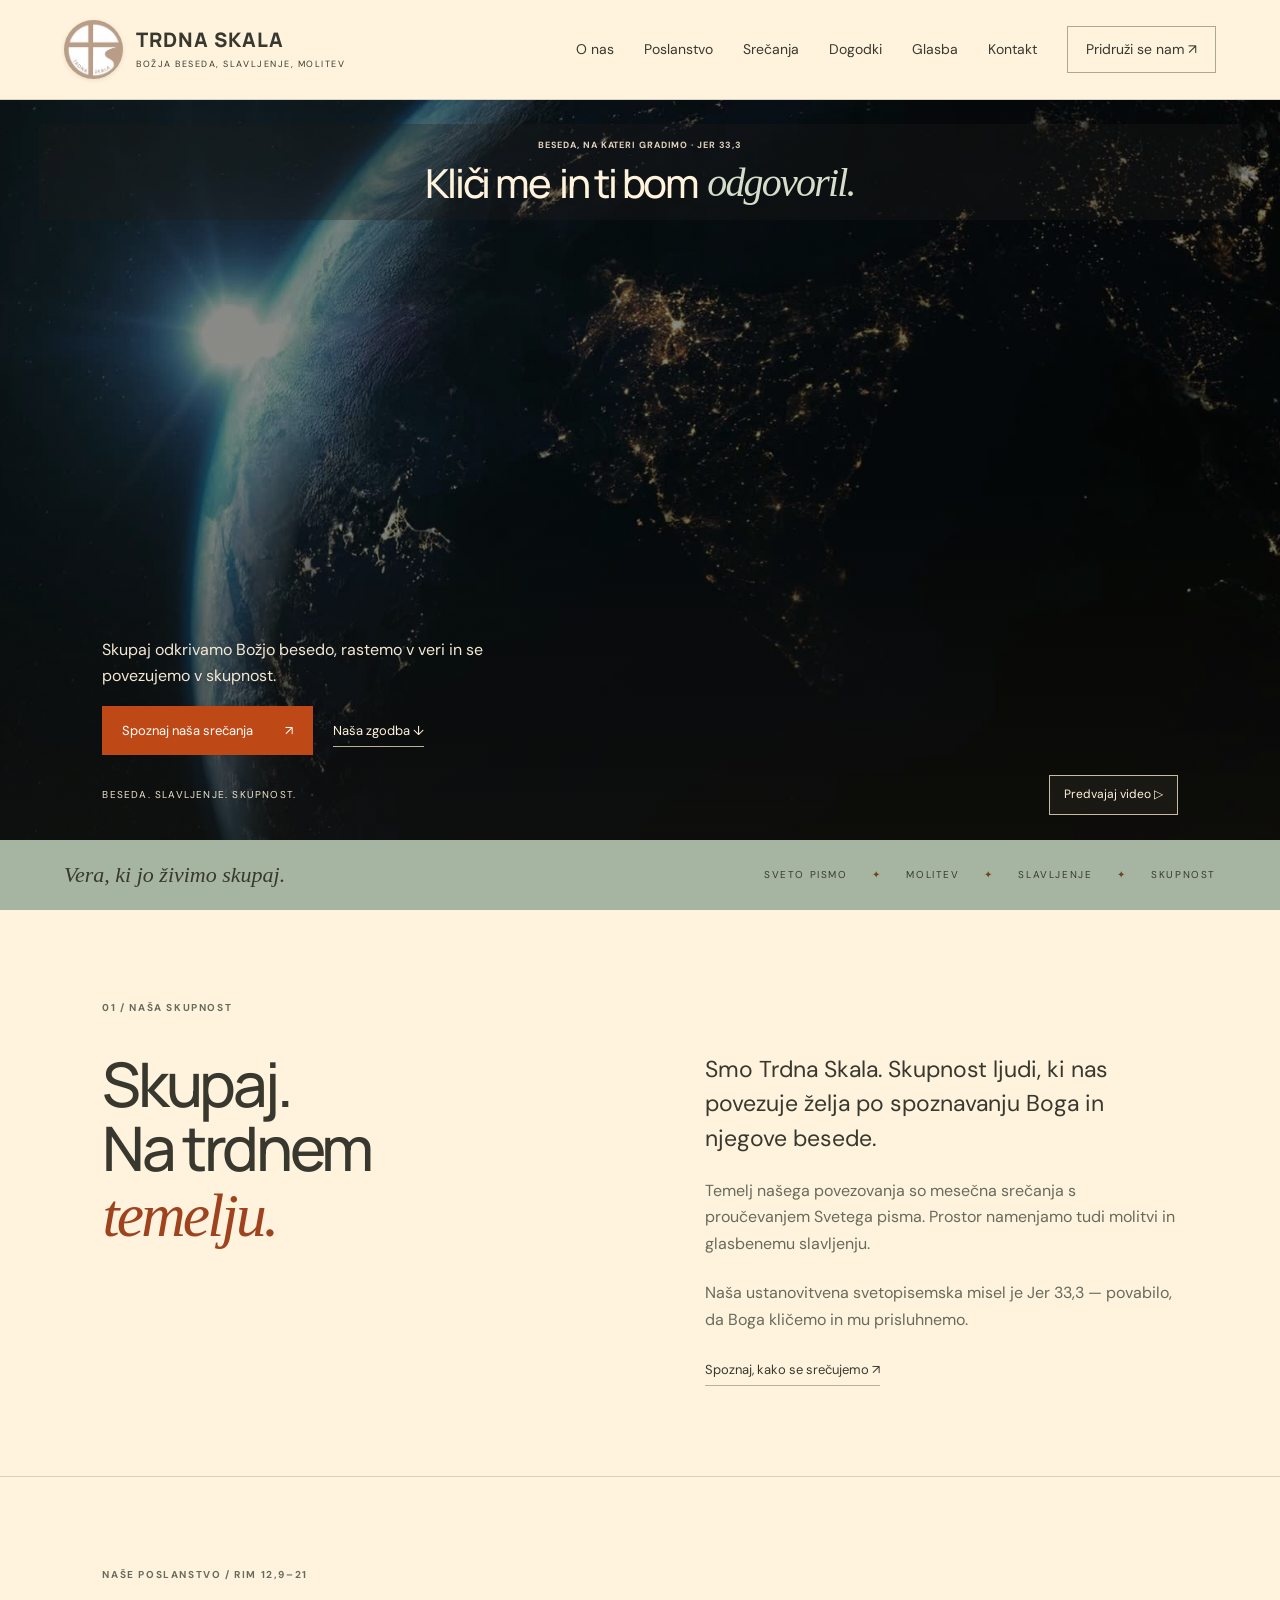
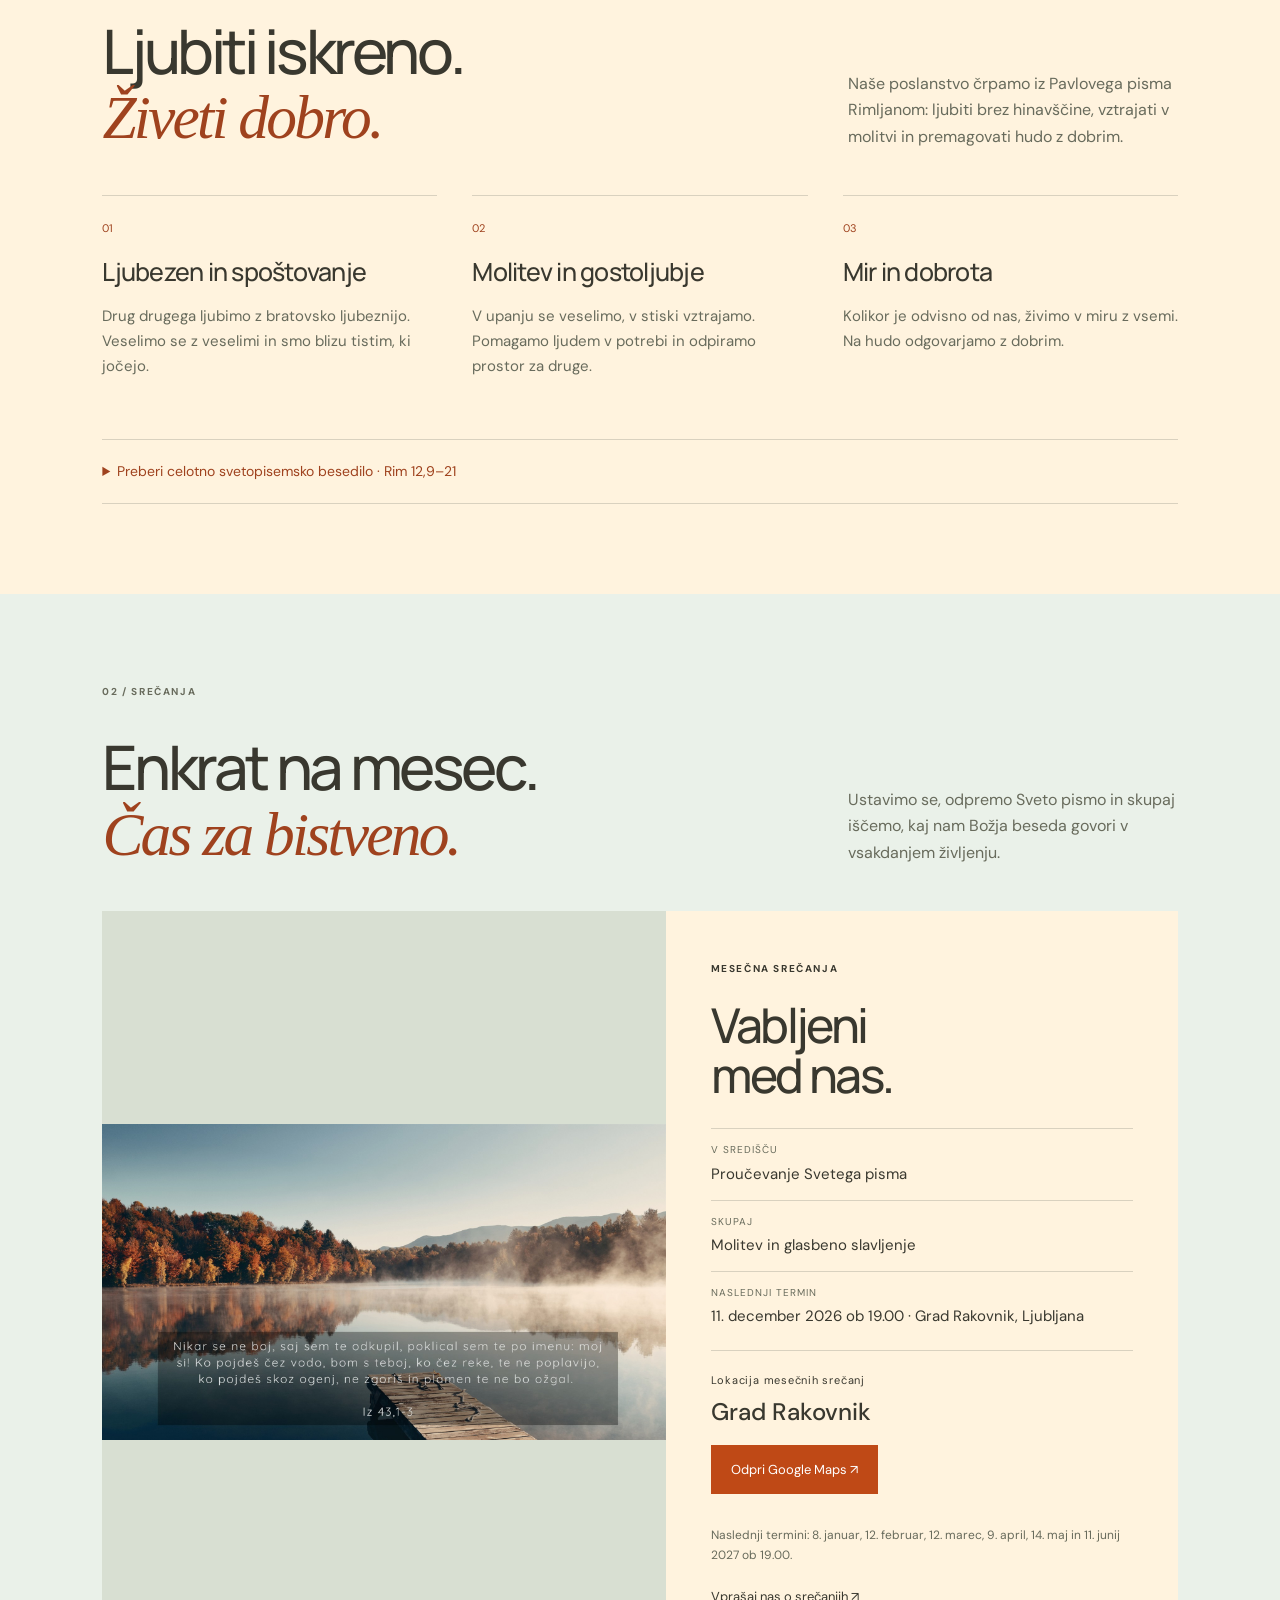
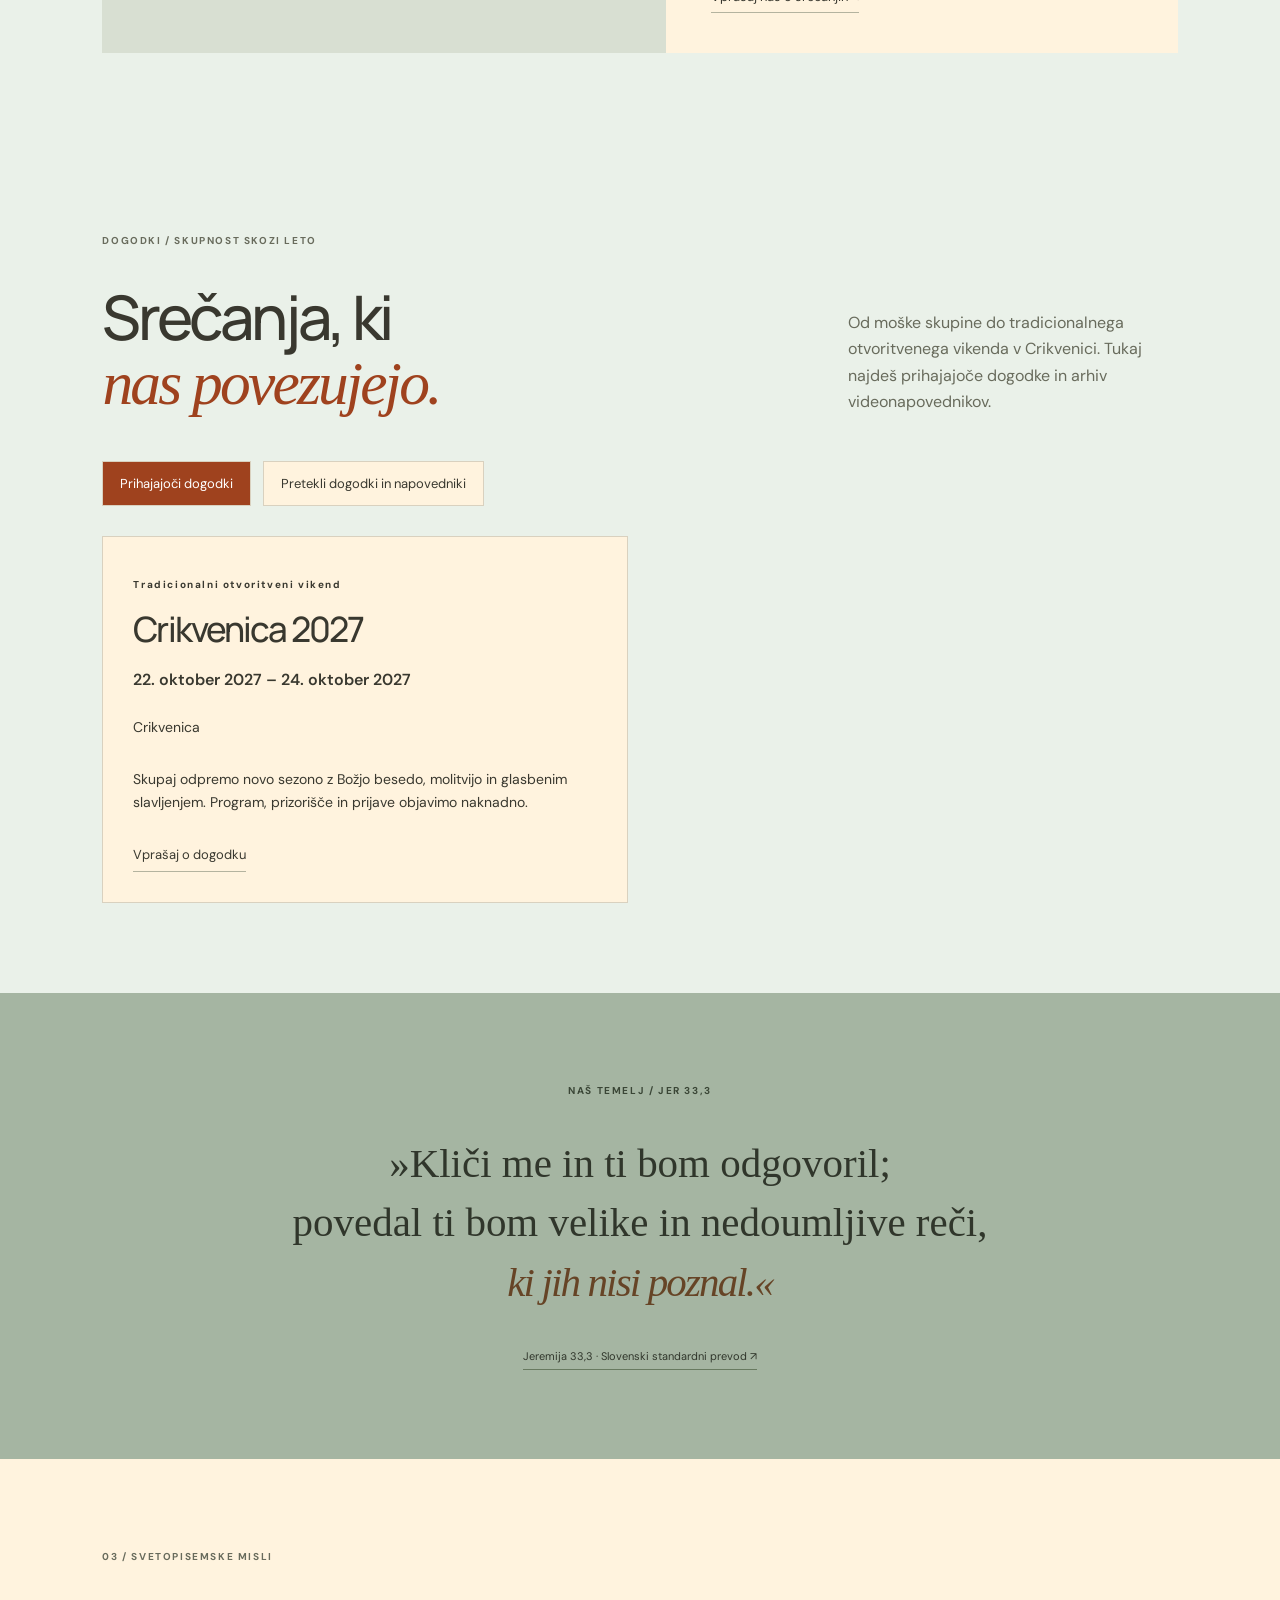
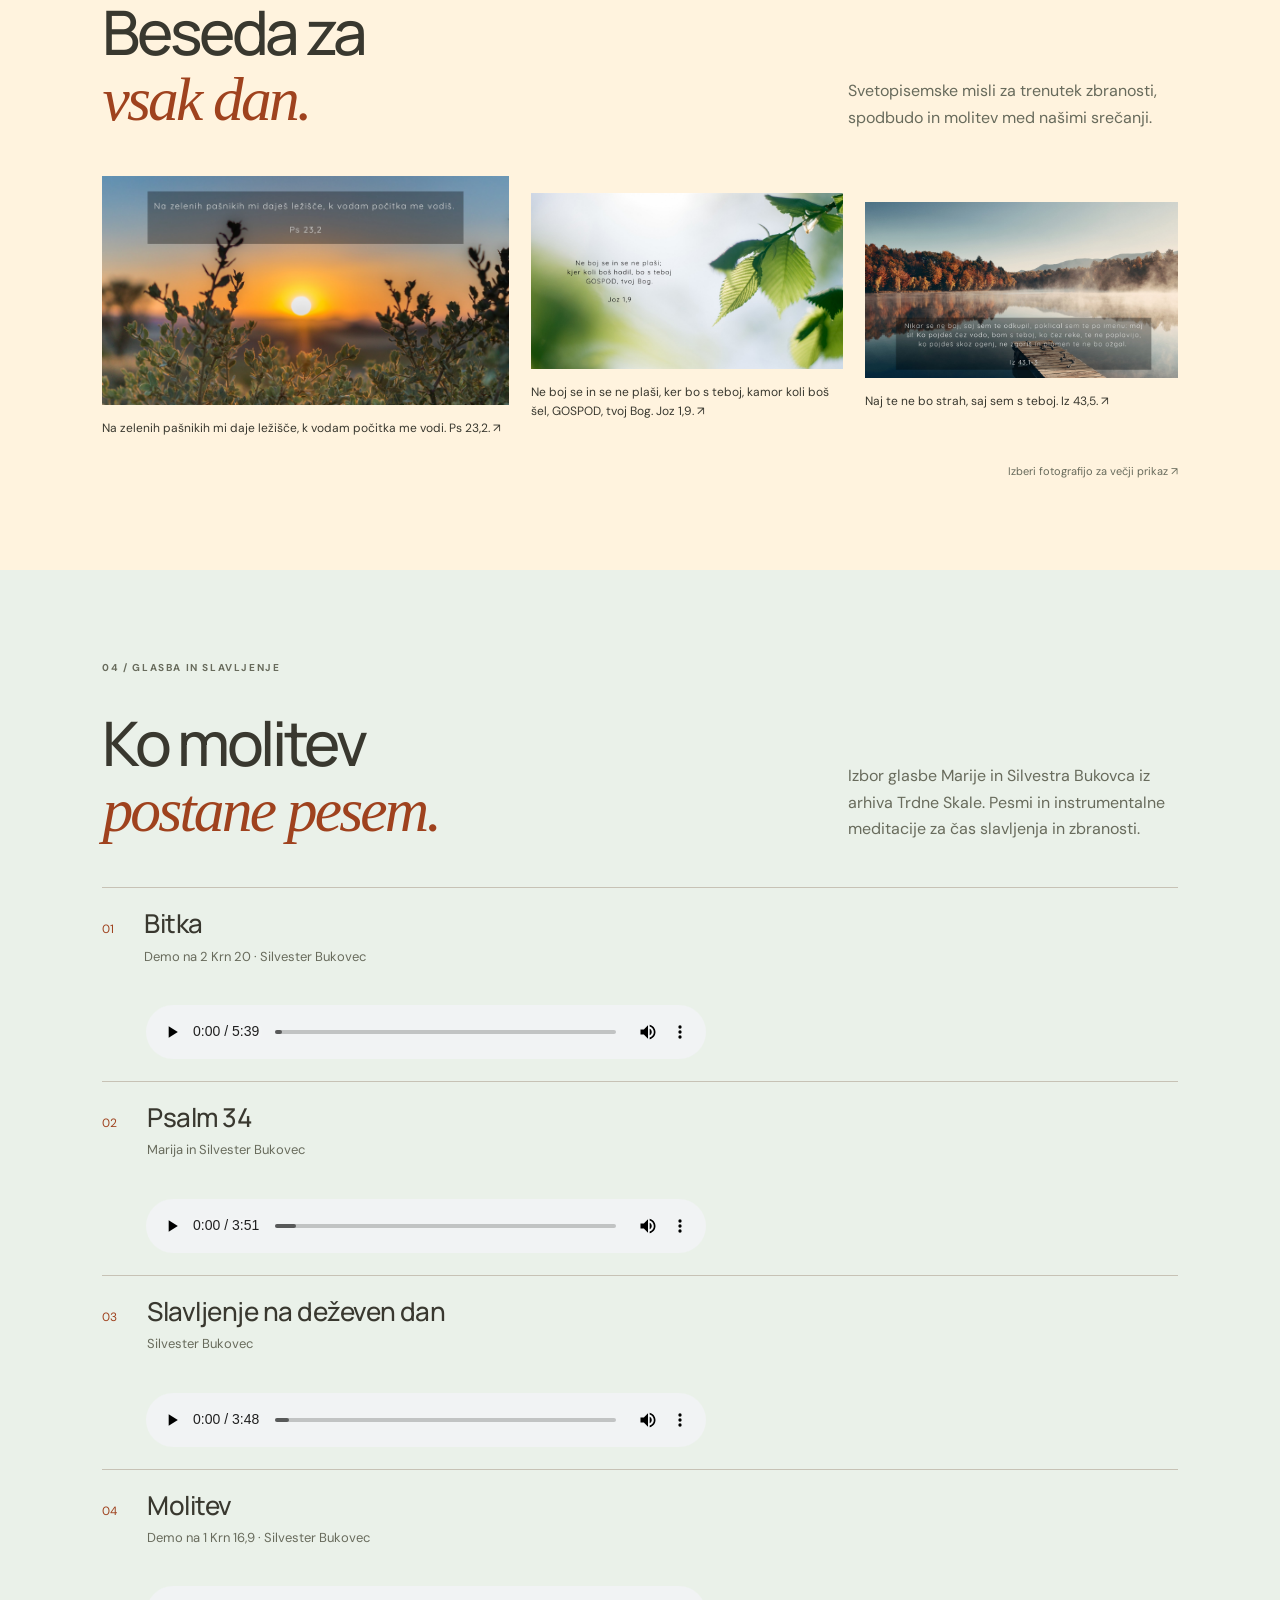
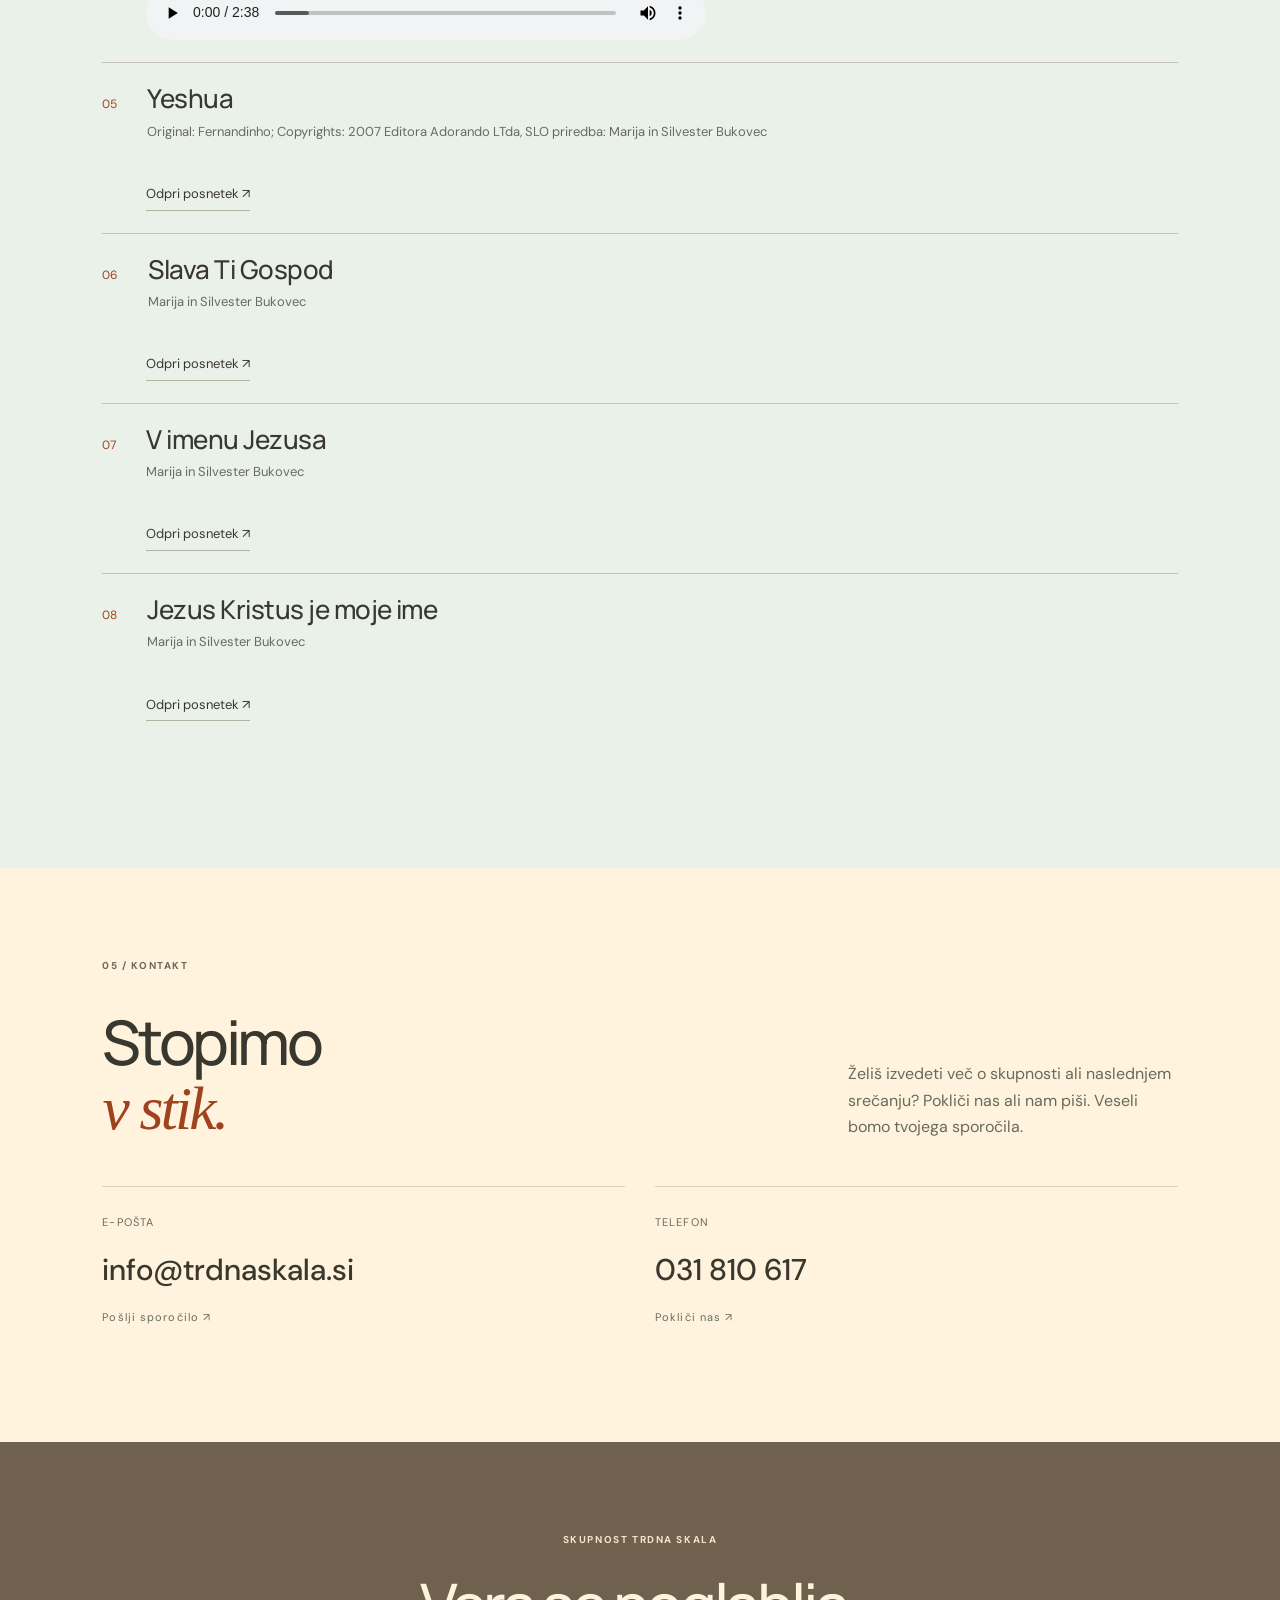
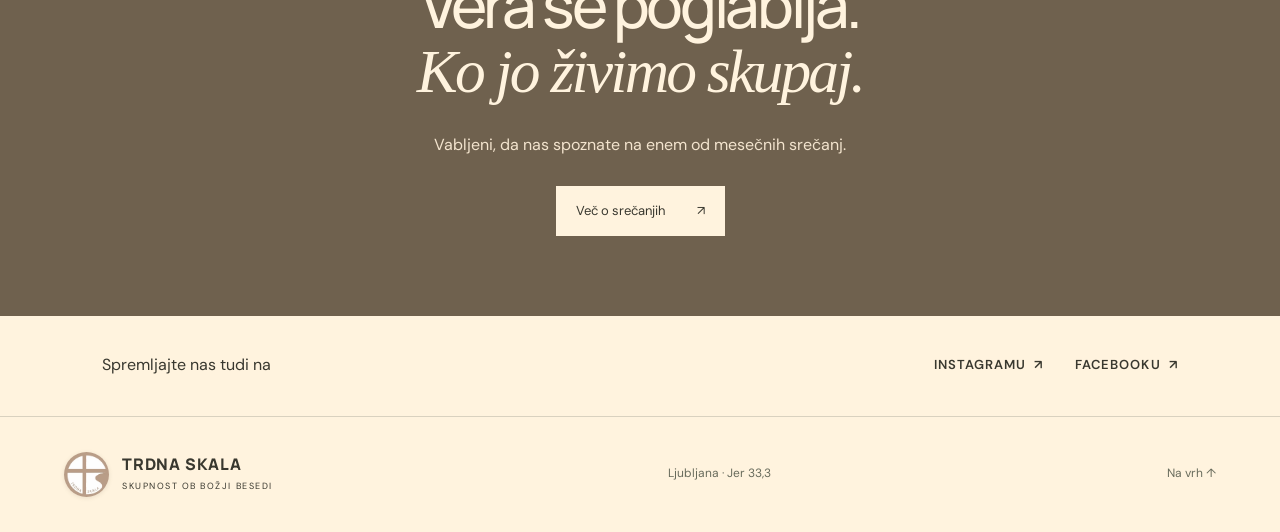
==== commit 233fc0dc: "Dodane še tri nove pesmi" ====
--- a/index.html
+++ b/index.html
@@ -4,7 +4,7 @@
 <meta charset="utf-8"><meta name="viewport" content="width=device-width,initial-scale=1">
 <title>Trdna Skala — Božja beseda, Slavljenje, Molitev</title>
 <meta name="description" content="Trdna Skala. Mesečna srečanja ob proučevanju Svetega pisma, molitvi in glasbenem slavljenju.">
-<link rel="icon" href="assets/logotip-wix.avif"><link rel="stylesheet" href="styles.css?v=639305872098756774">
+<link rel="icon" href="assets/logotip-wix.avif"><link rel="stylesheet" href="styles.css?v=639305876013236611">
 </head>
 <body>
 <a class="skip" href="#vsebina"><span class="cms-text" style="">Preskoči na vsebino</span></a>
@@ -27,5 +27,5 @@
 <section class="social-follow" aria-labelledby="social-follow-title" style="" data-cms-block="b011" data-cms-visible="true"><p id="social-follow-title"><span class="cms-text" style="">Spremljajte nas tudi na</span></p><div class="social-links"><a href="https://www.instagram.com/trdnaskala.lj/" target="_blank" rel="noopener noreferrer"><span class="cms-text" style="">INSTAGRAMU</span><span aria-hidden="true"> ↗</span></a><a href="https://www.facebook.com/trdna.skala.7/" target="_blank" rel="noopener noreferrer"><span class="cms-text" style="">FACEBOOKU</span><span aria-hidden="true"> ↗</span></a></div></section>
 </main><footer><a class="brand" href="#domov"><img src="assets/logotip-wix.avif" alt=""><span><span class="cms-text" style="">TRDNA SKALA</span><small><span class="cms-text" style="">SKUPNOST OB BOŽJI BESEDI</span></small></span></a><p><span class="cms-text" style="">Ljubljana &#183; Jer 33,3</span></p><a href="#domov"><span class="cms-text" style="">Na vrh ↑</span></a></footer>
 <dialog id="lightbox"><button class="close" aria-label="Zapri fotografijo"><span class="cms-text" style="">Zapri &#215;</span></button><img alt=""><p></p></dialog>
-<script src="vsebina.js?v=639305872098756774"></script><script src="script.js?v=639305872098756774"></script>
+<script src="vsebina.js?v=639305876013236611"></script><script src="script.js?v=639305876013236611"></script>
 </body></html>
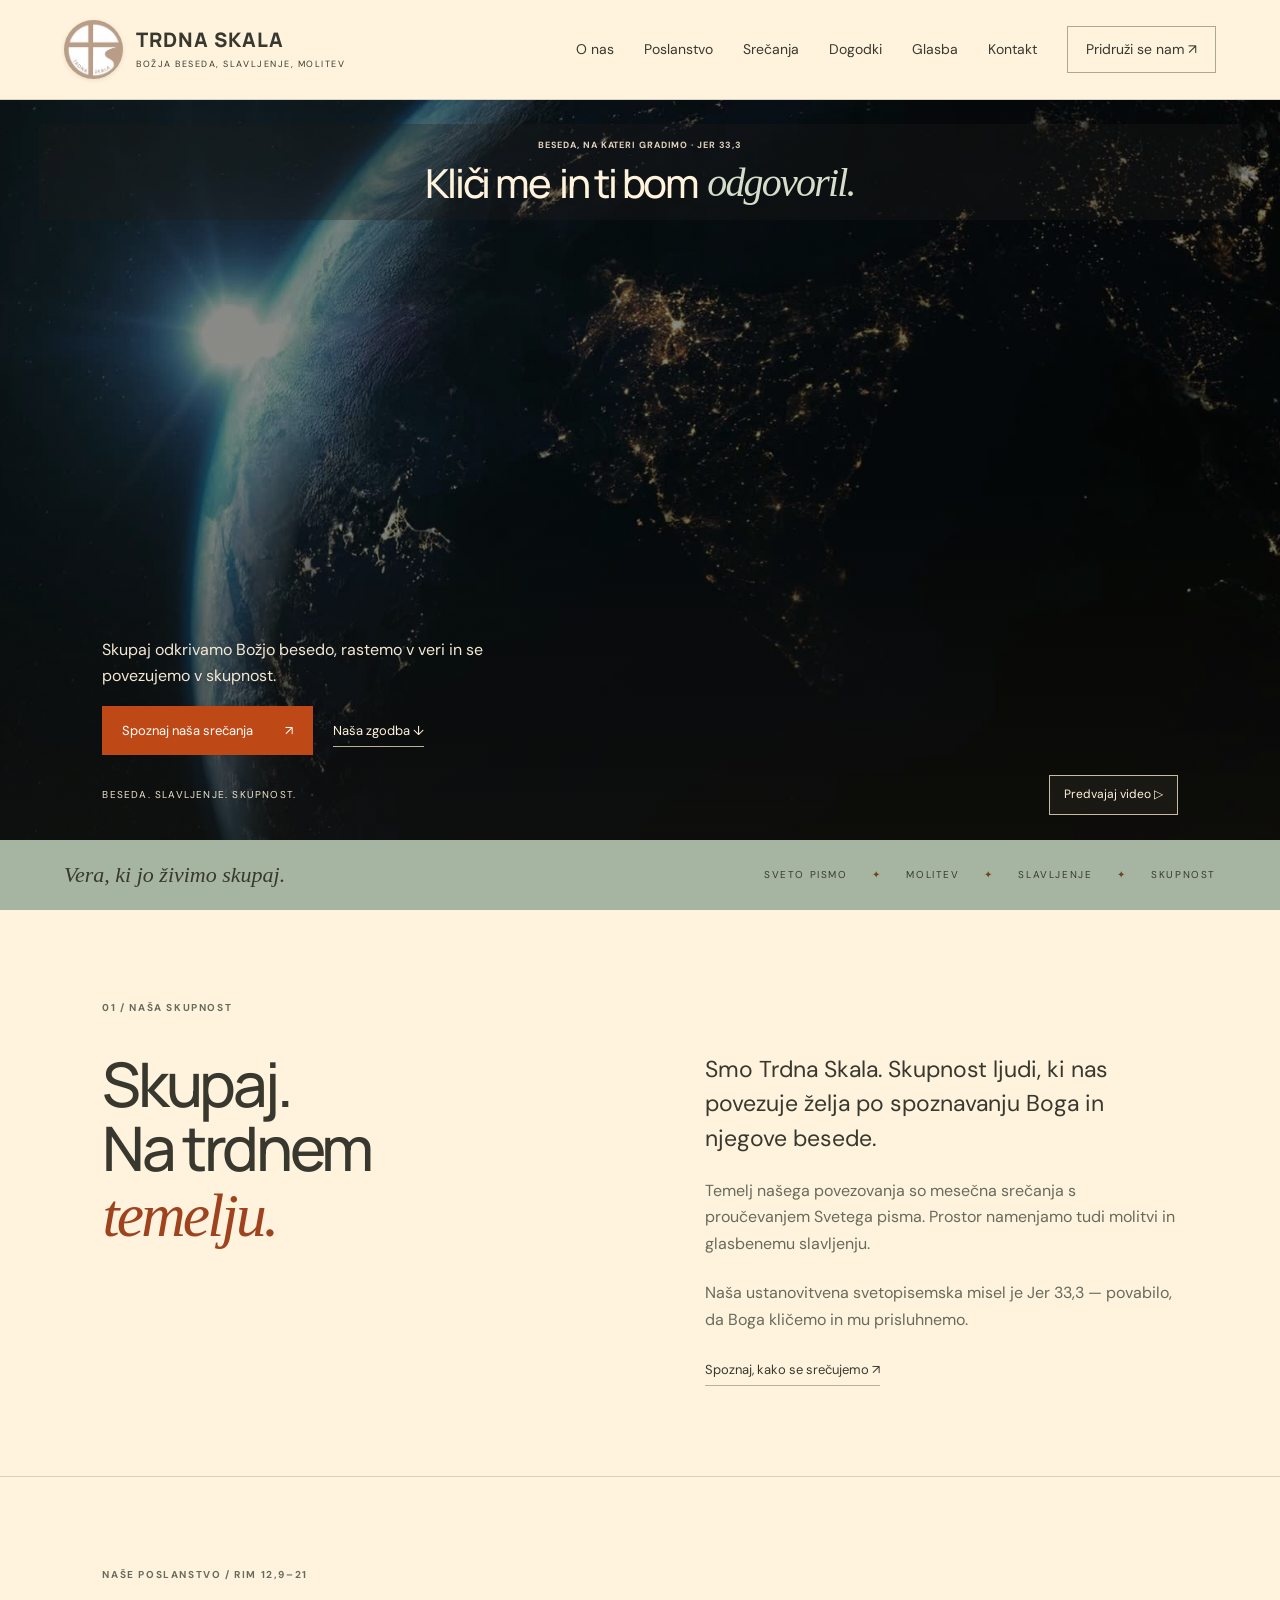
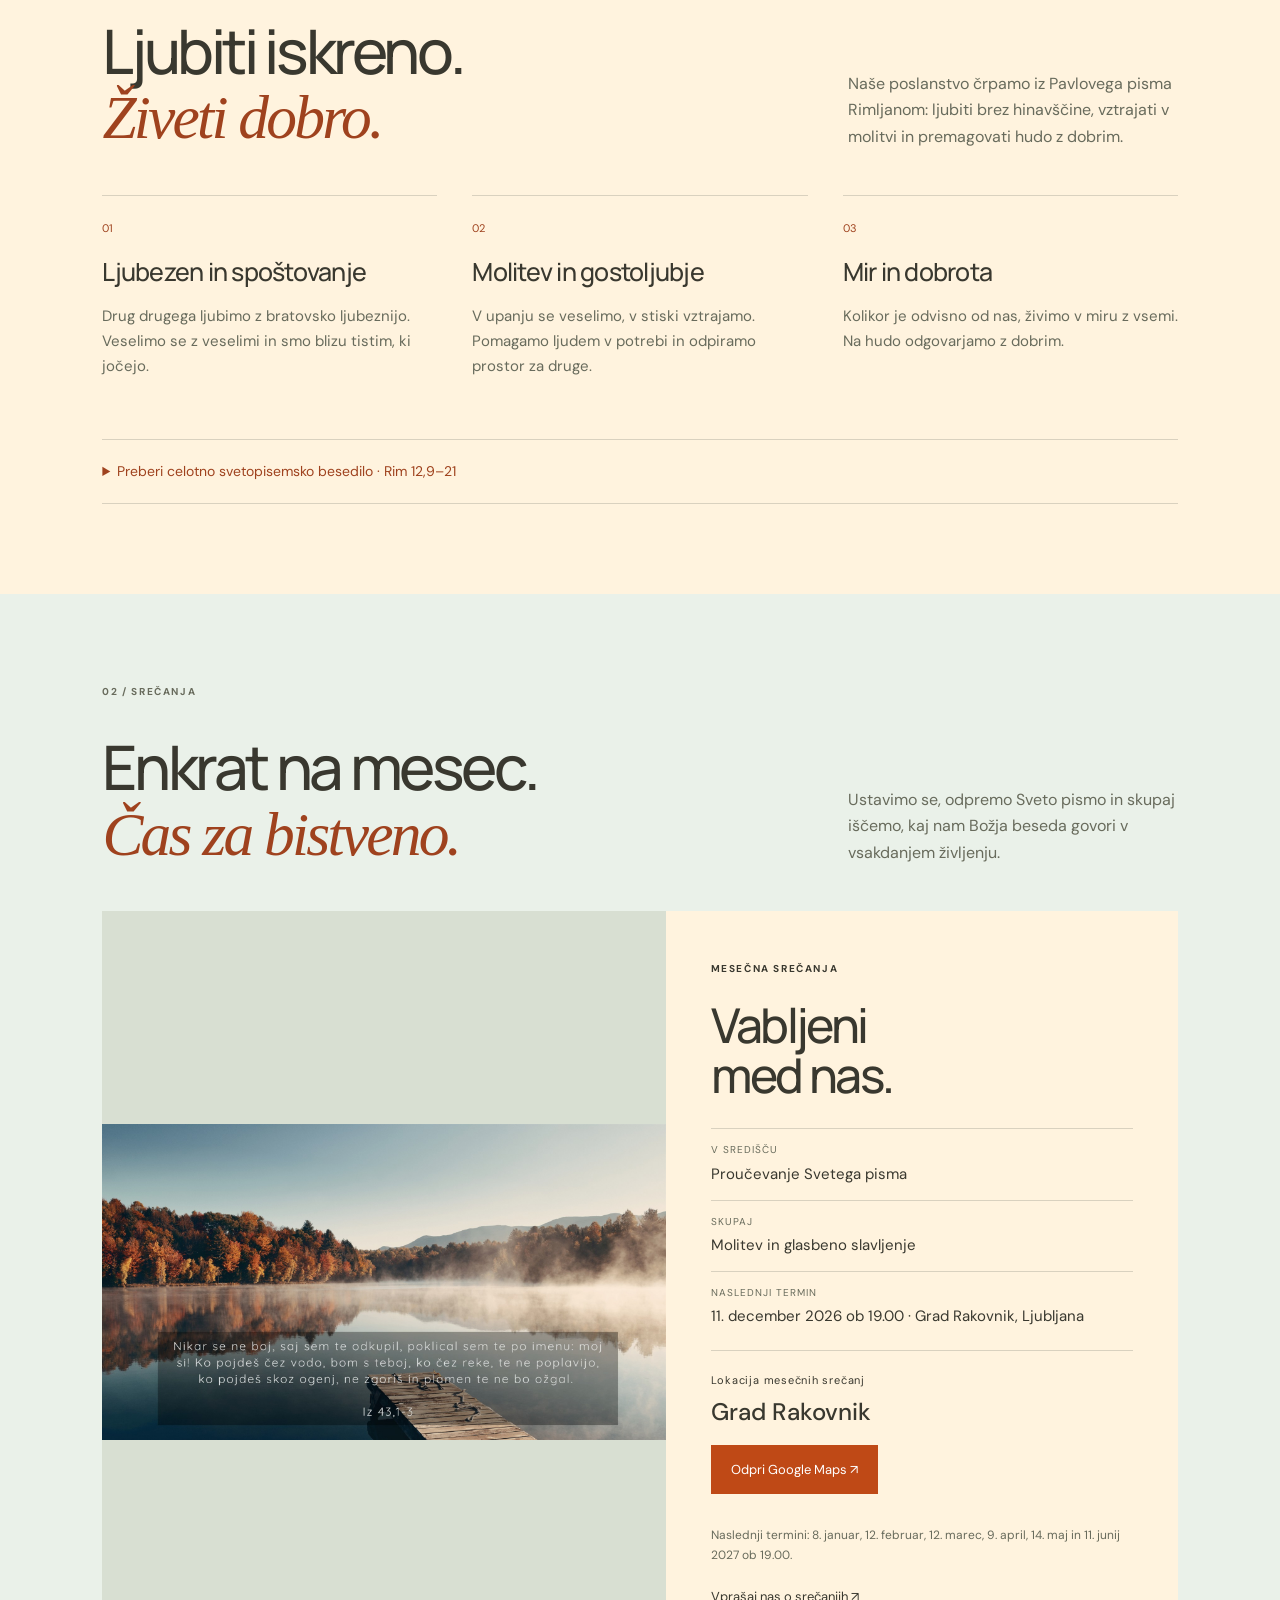
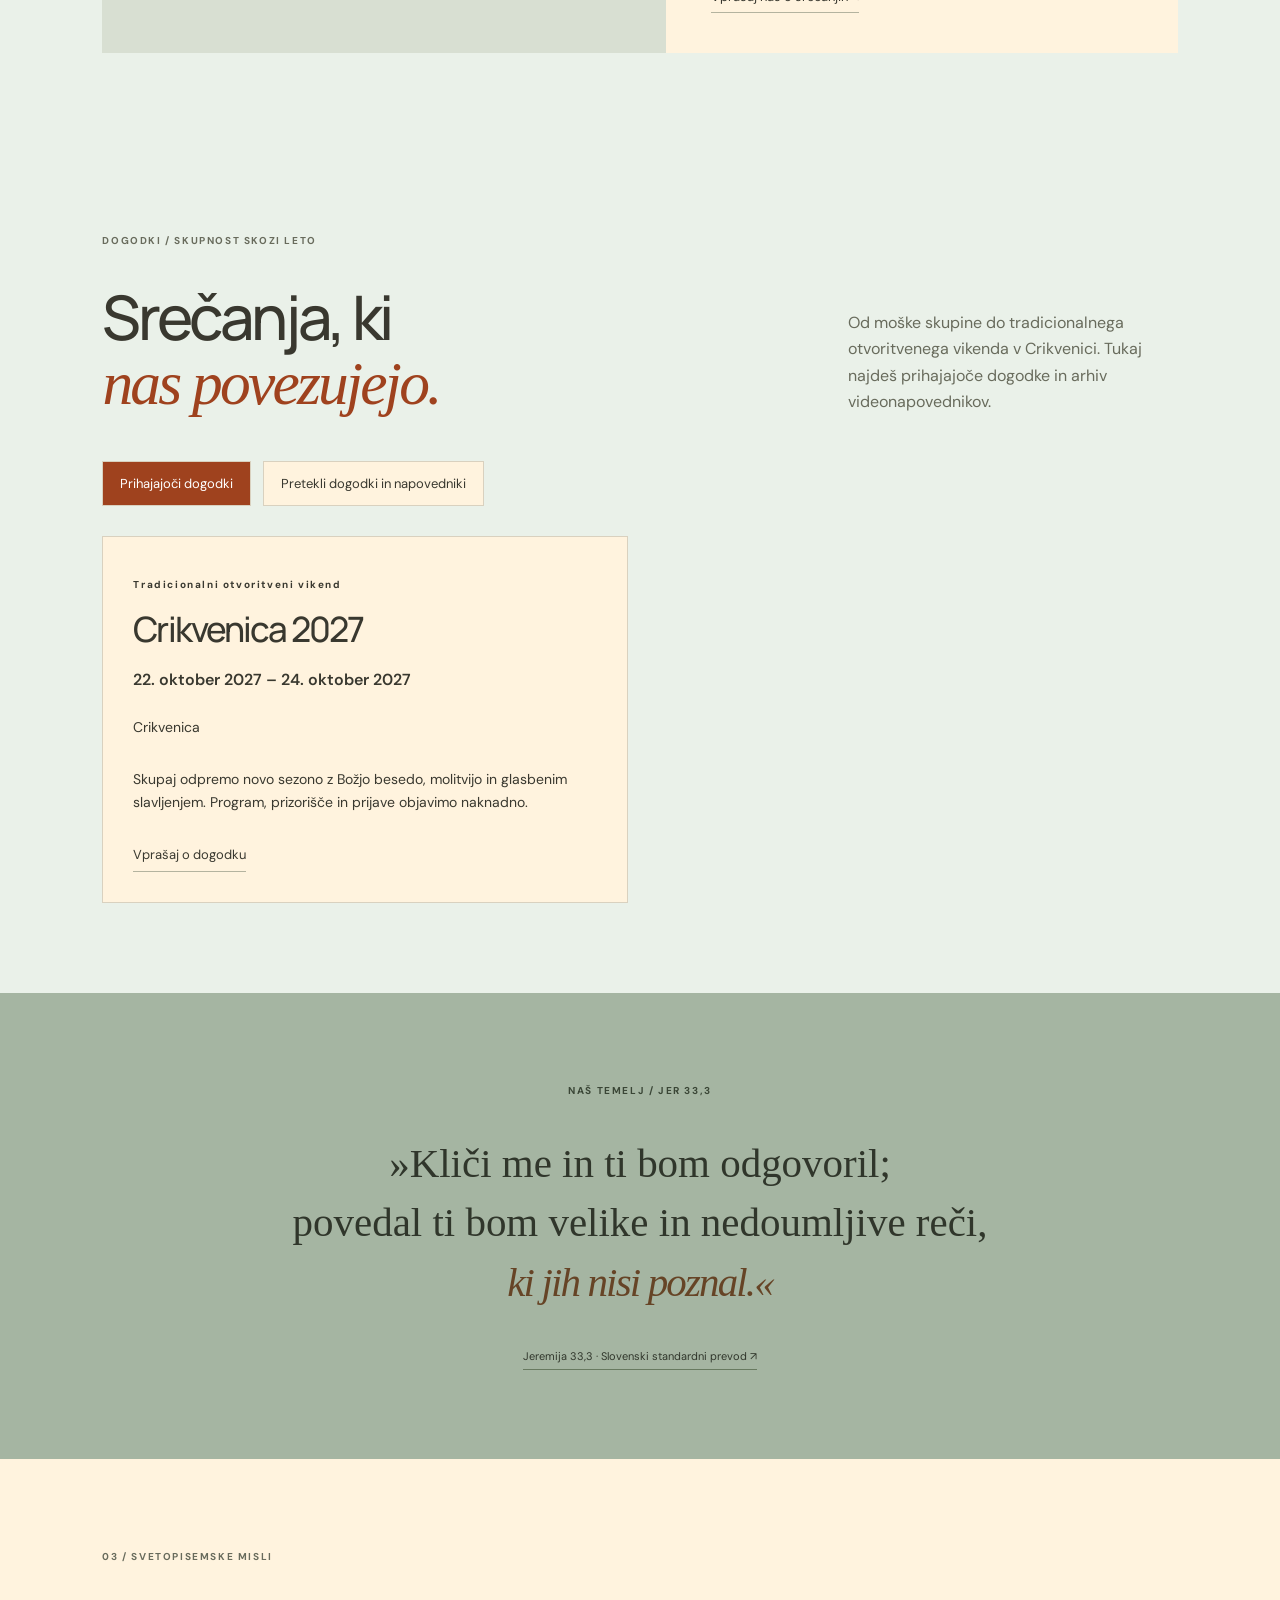
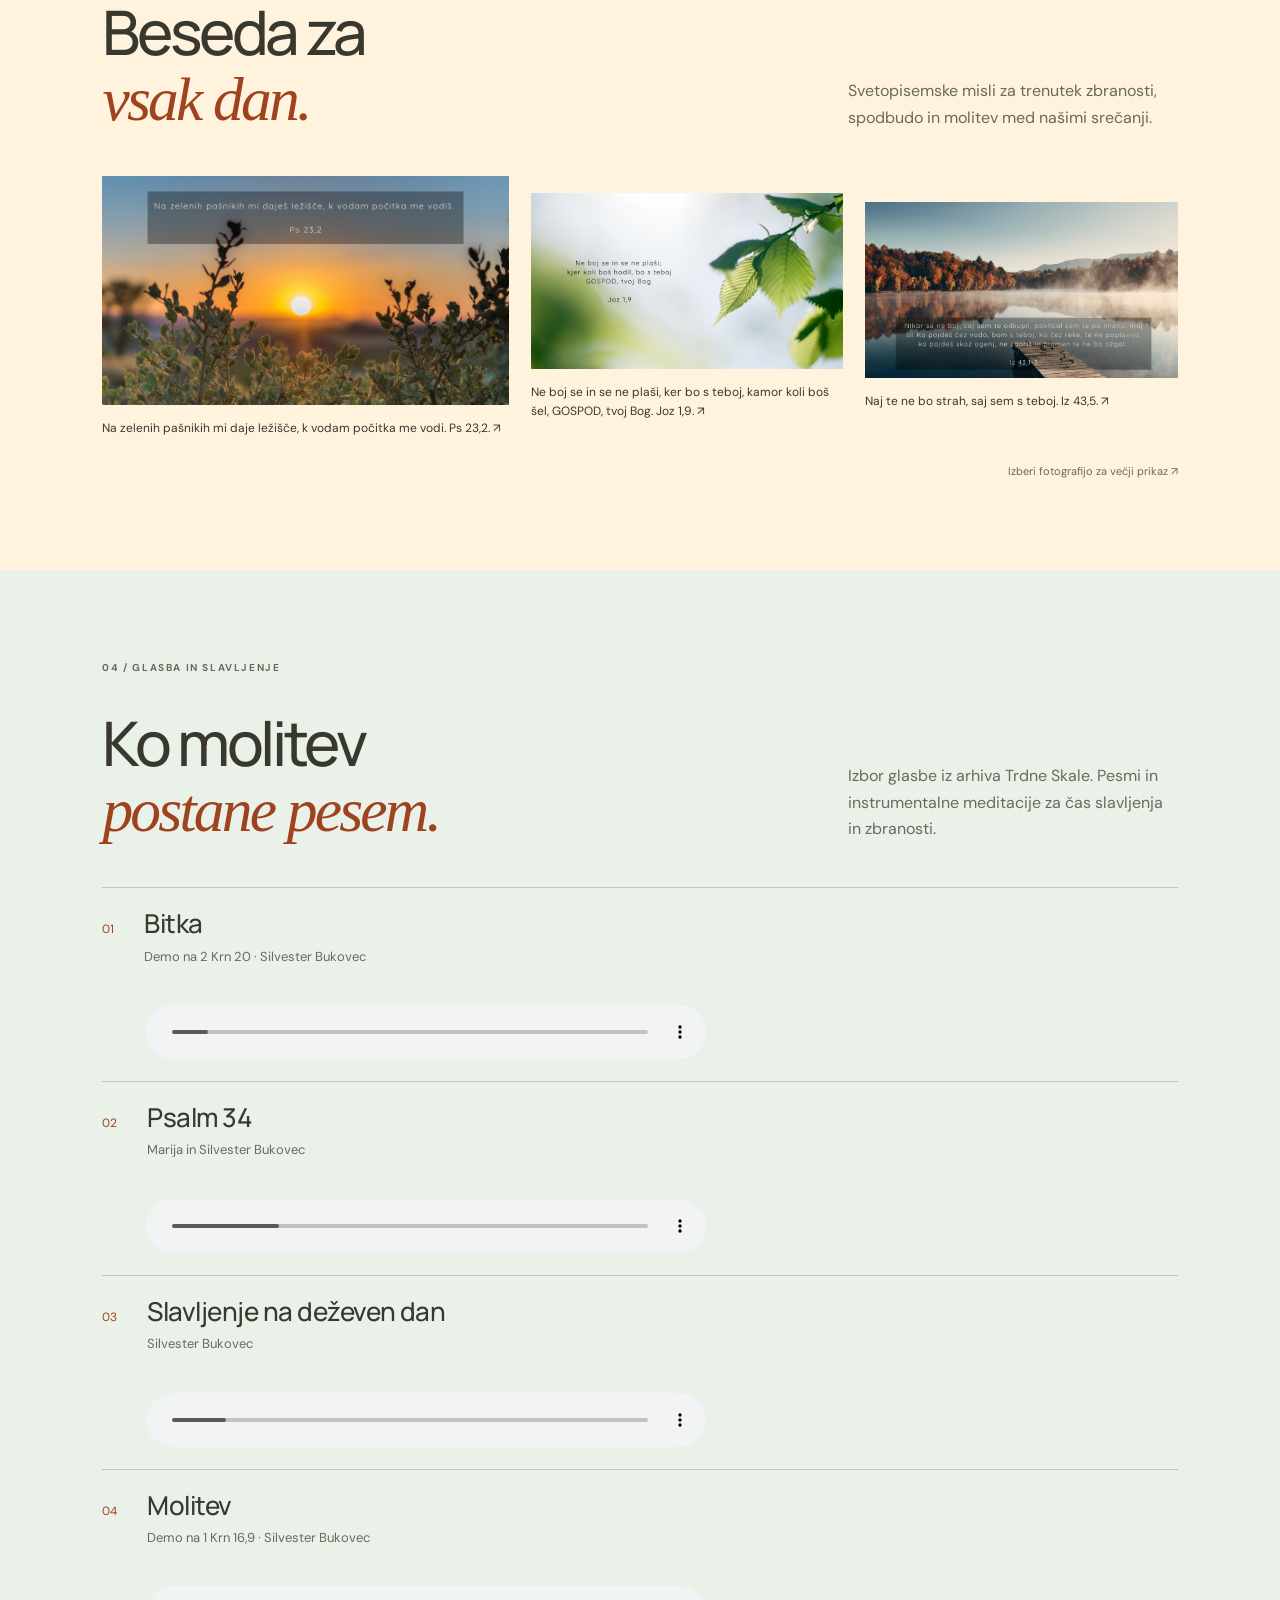
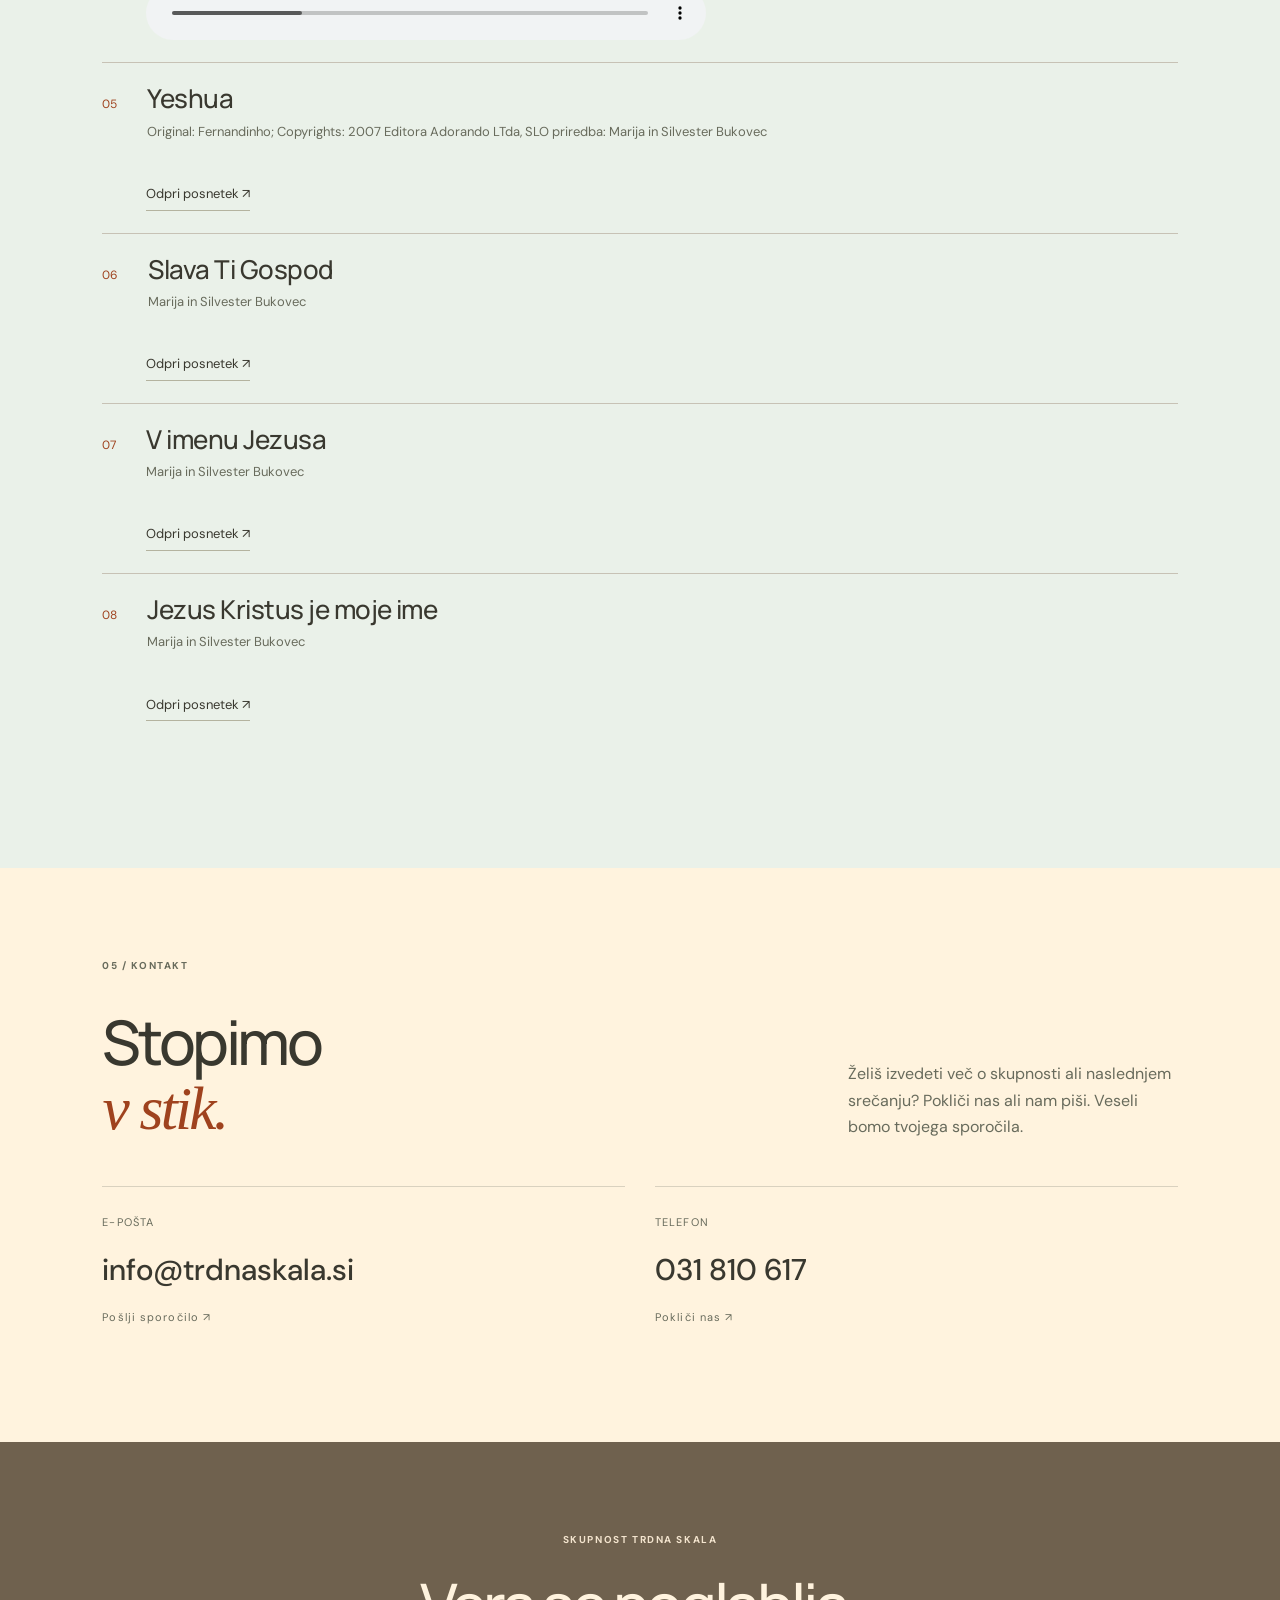
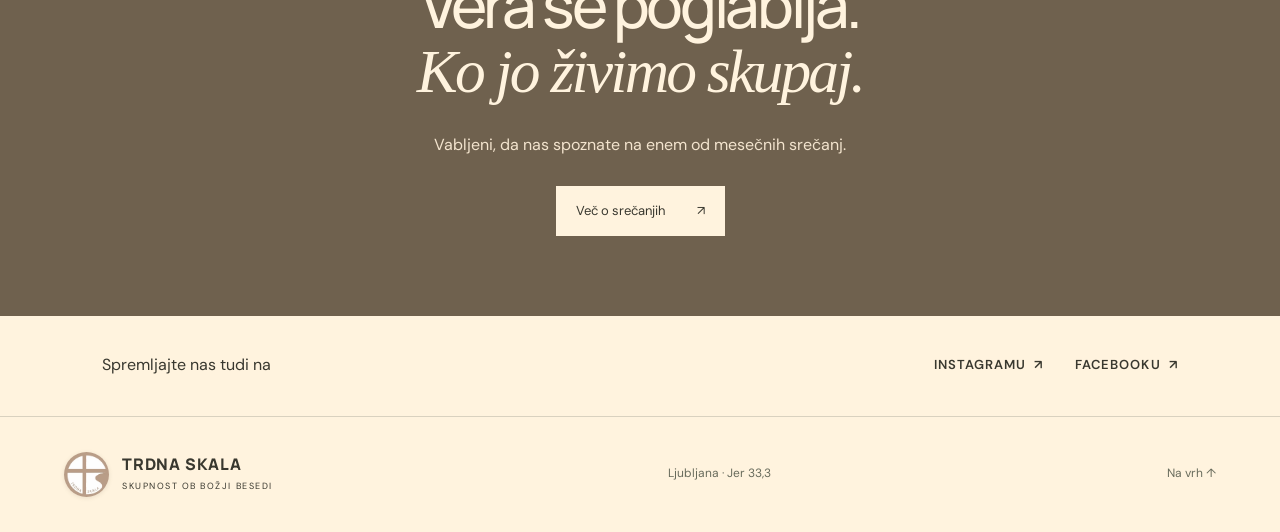
==== commit 53967ea7: "Popravek teksta pri opisu Glasbe" ====
--- a/index.html
+++ b/index.html
@@ -4,7 +4,7 @@
 <meta charset="utf-8"><meta name="viewport" content="width=device-width,initial-scale=1">
 <title>Trdna Skala — Božja beseda, Slavljenje, Molitev</title>
 <meta name="description" content="Trdna Skala. Mesečna srečanja ob proučevanju Svetega pisma, molitvi in glasbenem slavljenju.">
-<link rel="icon" href="assets/logotip-wix.avif"><link rel="stylesheet" href="styles.css?v=639305876013236611">
+<link rel="icon" href="assets/logotip-wix.avif"><link rel="stylesheet" href="styles.css?v=639305877965462784">
 </head>
 <body>
 <a class="skip" href="#vsebina"><span class="cms-text" style="">Preskoči na vsebino</span></a>
@@ -21,11 +21,11 @@
 <section class="section events-section" id="dogodki" style="" data-cms-block="b005" data-cms-visible="true"><div class="section-label"><span class="cms-text" style="">DOGODKI / SKUPNOST SKOZI LETO</span></div><div class="section-heading"><h2><span class="cms-text" style="">Srečanja, ki</span><br><em><span class="cms-text" style="">nas povezujejo.</span></em></h2><p><span class="cms-text" style="">Od moške skupine do tradicionalnega otvoritvenega vikenda v Crikvenici. Tukaj najdeš prihajajoče dogodke in arhiv videonapovednikov.</span></p></div><div class="event-tabs" role="group" aria-label="Prikaz dogodkov"><button id="prihajajoci" type="button" aria-pressed="true">Prihajajoči dogodki</button><button id="pretekli" type="button" aria-pressed="false">Pretekli dogodki in napovedniki</button></div><div class="events-grid" id="dogodki-seznam"></div></section><section class="scripture section" style="" data-cms-block="b006" data-cms-visible="true"><div class="section-label"><span class="cms-text" style="">NAŠ TEMELJ / JER 33,3</span></div><blockquote><span class="cms-text" style="">&#187;Kliči me in ti bom odgovoril;</span><br><span class="cms-text" style="">povedal ti bom velike in nedoumljive reči,</span><br><em><span class="cms-text" style="">ki jih nisi poznal.&#171;</span></em></blockquote><a href="https://www.biblija.net/biblija.cgi?m=Jer+33%2C3&amp;l=sl&amp;set=2" target="_blank" rel="noopener noreferrer"><span class="cms-text" style="">Jeremija 33,3 &#183; Slovenski standardni prevod ↗</span></a></section>
 <section class="section gallery-section" id="utrinki" style="" data-cms-block="b007" data-cms-visible="true"><div class="section-label"><span class="cms-text" style="">03 / SVETOPISEMSKE MISLI</span></div><div class="section-heading"><h2><span class="cms-text" style="">Beseda za</span><br><em><span class="cms-text" style="">vsak dan.</span></em></h2><p><span class="cms-text" style="">Svetopisemske misli za trenutek zbranosti, spodbudo in molitev med našimi srečanji.</span></p></div><div class="gallery" id="galerija"></div><p class="gallery-hint"><span class="cms-text" style="">Izberi fotografijo za večji prikaz ↗</span></p></section>
 
-<section class="section music" id="glasba" style="" data-cms-block="b008" data-cms-visible="true"><div class="section-label"><span class="cms-text" style="">04 / GLASBA IN SLAVLJENJE</span></div><div class="section-heading"><h2><span class="cms-text" style="">Ko molitev</span><br><em><span class="cms-text" style="">postane pesem.</span></em></h2><p><span class="cms-text" style="">Izbor glasbe Marije in Silvestra Bukovca iz arhiva Trdne Skale. Pesmi in instrumentalne meditacije za čas slavljenja in zbranosti.</span></p></div><div class="track-list" id="glasba-seznam"></div></section>
+<section class="section music" id="glasba" style="" data-cms-block="b008" data-cms-visible="true"><div class="section-label"><span class="cms-text" style="">04 / GLASBA IN SLAVLJENJE</span></div><div class="section-heading"><h2><span class="cms-text" style="">Ko molitev</span><br><em><span class="cms-text" style="">postane pesem.</span></em></h2><p><span class="cms-text" style="">Izbor glasbe iz arhiva Trdne Skale. Pesmi in instrumentalne meditacije za čas slavljenja in zbranosti.</span></p></div><div class="track-list" id="glasba-seznam"></div></section>
 <section class="section contact" id="kontakt" style="" data-cms-block="b009" data-cms-visible="true"><div class="section-label"><span class="cms-text" style="">05 / KONTAKT</span></div><div class="section-heading"><h2><span class="cms-text" style="">Stopimo</span><br><em><span class="cms-text" style="">v stik.</span></em></h2><p><span class="cms-text" style="">Želiš izvedeti več o skupnosti ali naslednjem srečanju? Pokliči nas ali nam piši. Veseli bomo tvojega sporočila.</span></p></div><div class="contact-grid"><a id="kontakt-email" href="mailto:marija.bukovec@siol.net"><span><span class="cms-text" style="">E-POŠTA</span></span><strong>marija.bukovec@siol.net</strong><span><span class="cms-text" style="">Pošlji sporočilo ↗</span></span></a><a id="kontakt-telefon" href="tel:+38631810617"><span><span class="cms-text" style="">TELEFON</span></span><strong>031 810 617</strong><span><span class="cms-text" style="">Pokliči nas ↗</span></span></a></div></section>
 <section class="invitation section" style="" data-cms-block="b010" data-cms-visible="true"><p class="eyebrow"><span class="cms-text" style="">SKUPNOST TRDNA SKALA</span></p><h2><span class="cms-text" style="">Vera se poglablja.</span><br><em><span class="cms-text" style="">Ko jo živimo skupaj.</span></em></h2><p><span class="cms-text" style="">Vabljeni, da nas spoznate na enem od mesečnih srečanj.</span></p><a class="button light" href="#srecanja"><span class="cms-text" style="">Več o srečanjih </span><span><span class="cms-text" style="">↗</span></span></a></section>
 <section class="social-follow" aria-labelledby="social-follow-title" style="" data-cms-block="b011" data-cms-visible="true"><p id="social-follow-title"><span class="cms-text" style="">Spremljajte nas tudi na</span></p><div class="social-links"><a href="https://www.instagram.com/trdnaskala.lj/" target="_blank" rel="noopener noreferrer"><span class="cms-text" style="">INSTAGRAMU</span><span aria-hidden="true"> ↗</span></a><a href="https://www.facebook.com/trdna.skala.7/" target="_blank" rel="noopener noreferrer"><span class="cms-text" style="">FACEBOOKU</span><span aria-hidden="true"> ↗</span></a></div></section>
 </main><footer><a class="brand" href="#domov"><img src="assets/logotip-wix.avif" alt=""><span><span class="cms-text" style="">TRDNA SKALA</span><small><span class="cms-text" style="">SKUPNOST OB BOŽJI BESEDI</span></small></span></a><p><span class="cms-text" style="">Ljubljana &#183; Jer 33,3</span></p><a href="#domov"><span class="cms-text" style="">Na vrh ↑</span></a></footer>
 <dialog id="lightbox"><button class="close" aria-label="Zapri fotografijo"><span class="cms-text" style="">Zapri &#215;</span></button><img alt=""><p></p></dialog>
-<script src="vsebina.js?v=639305876013236611"></script><script src="script.js?v=639305876013236611"></script>
+<script src="vsebina.js?v=639305877965462784"></script><script src="script.js?v=639305877965462784"></script>
 </body></html>
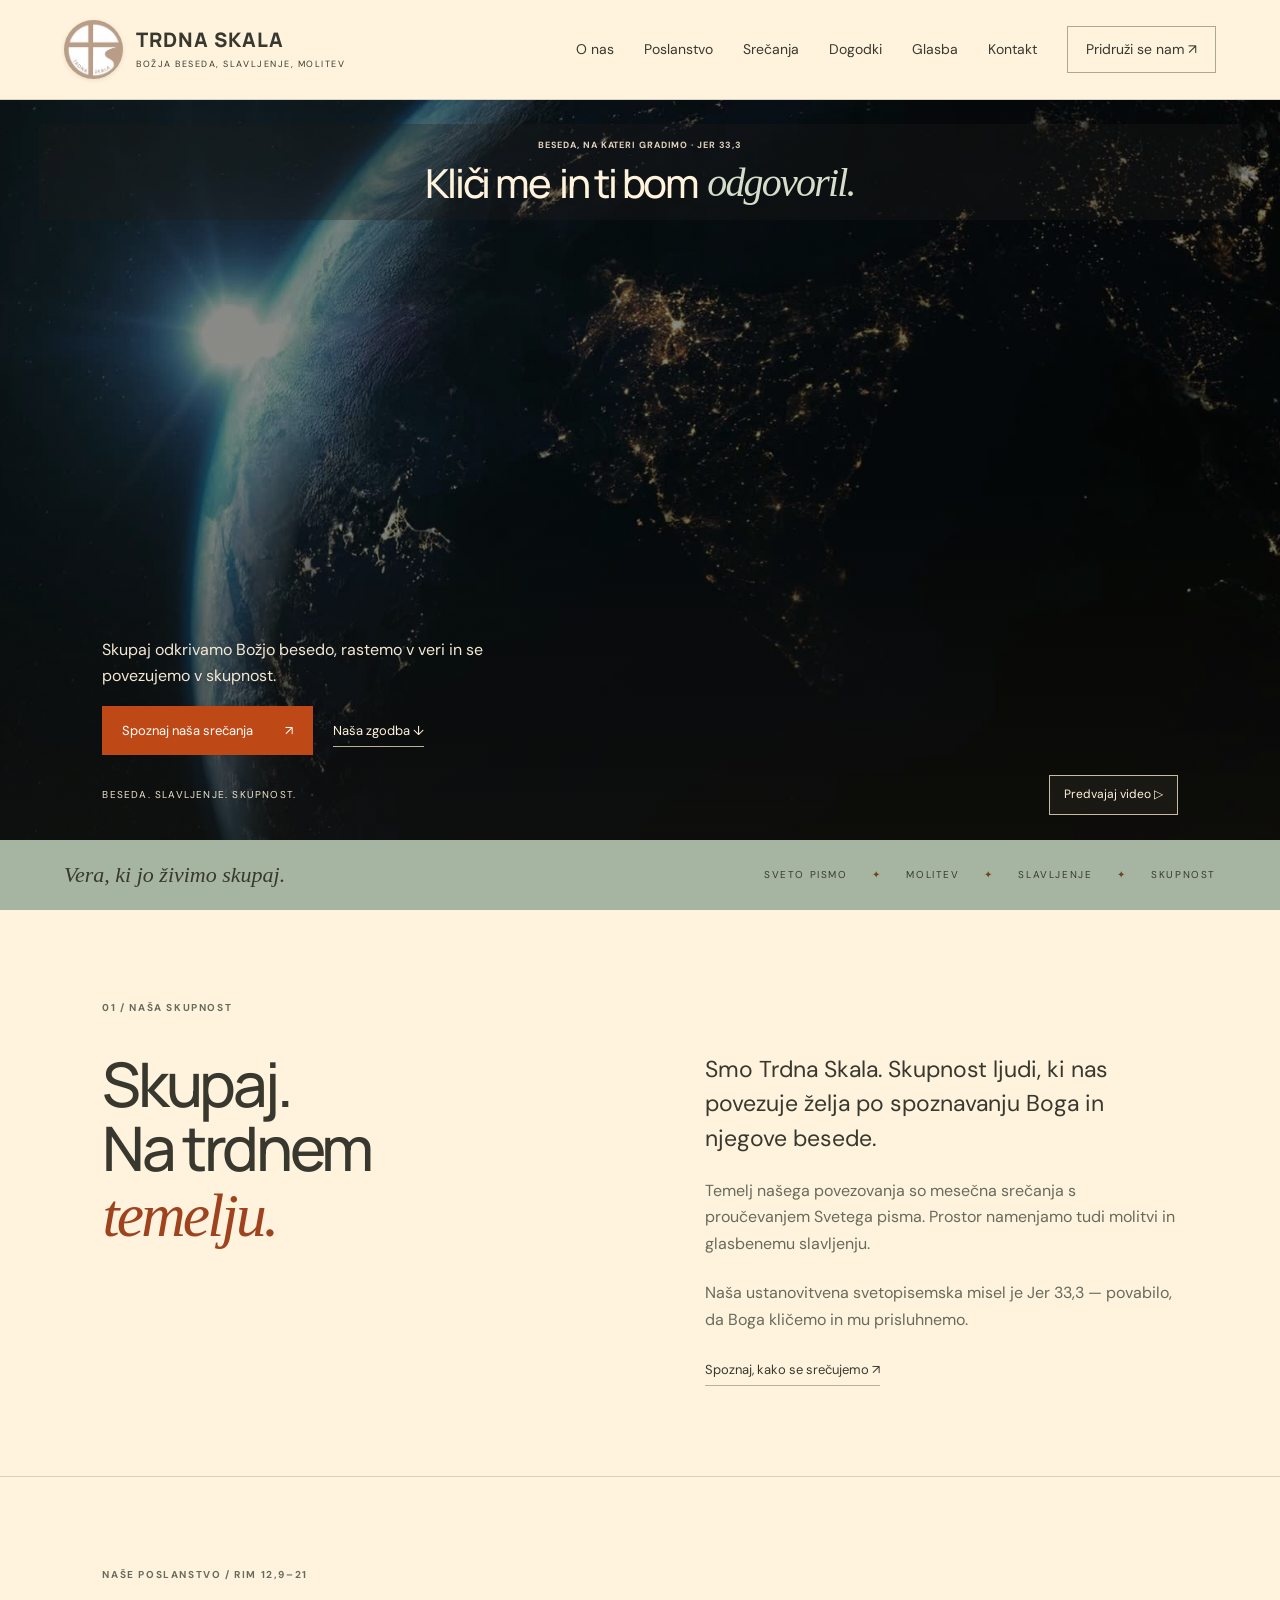
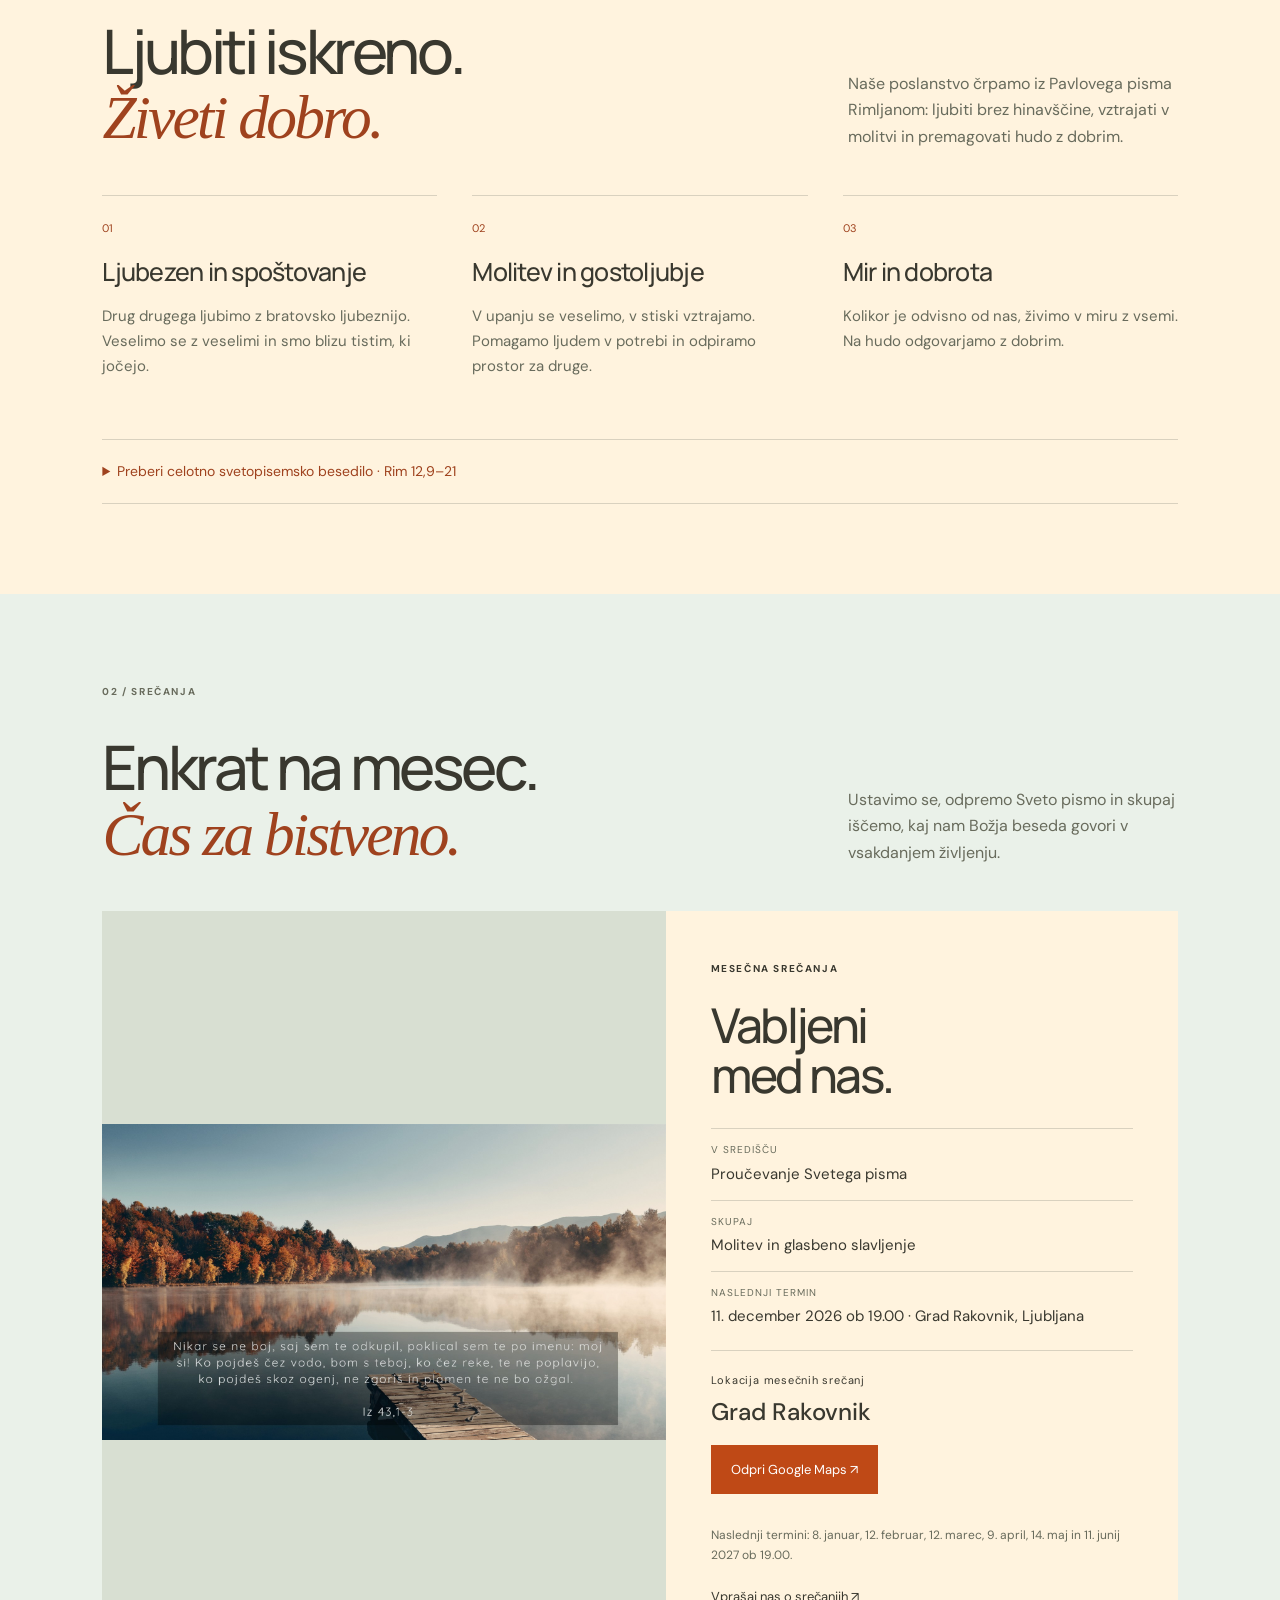
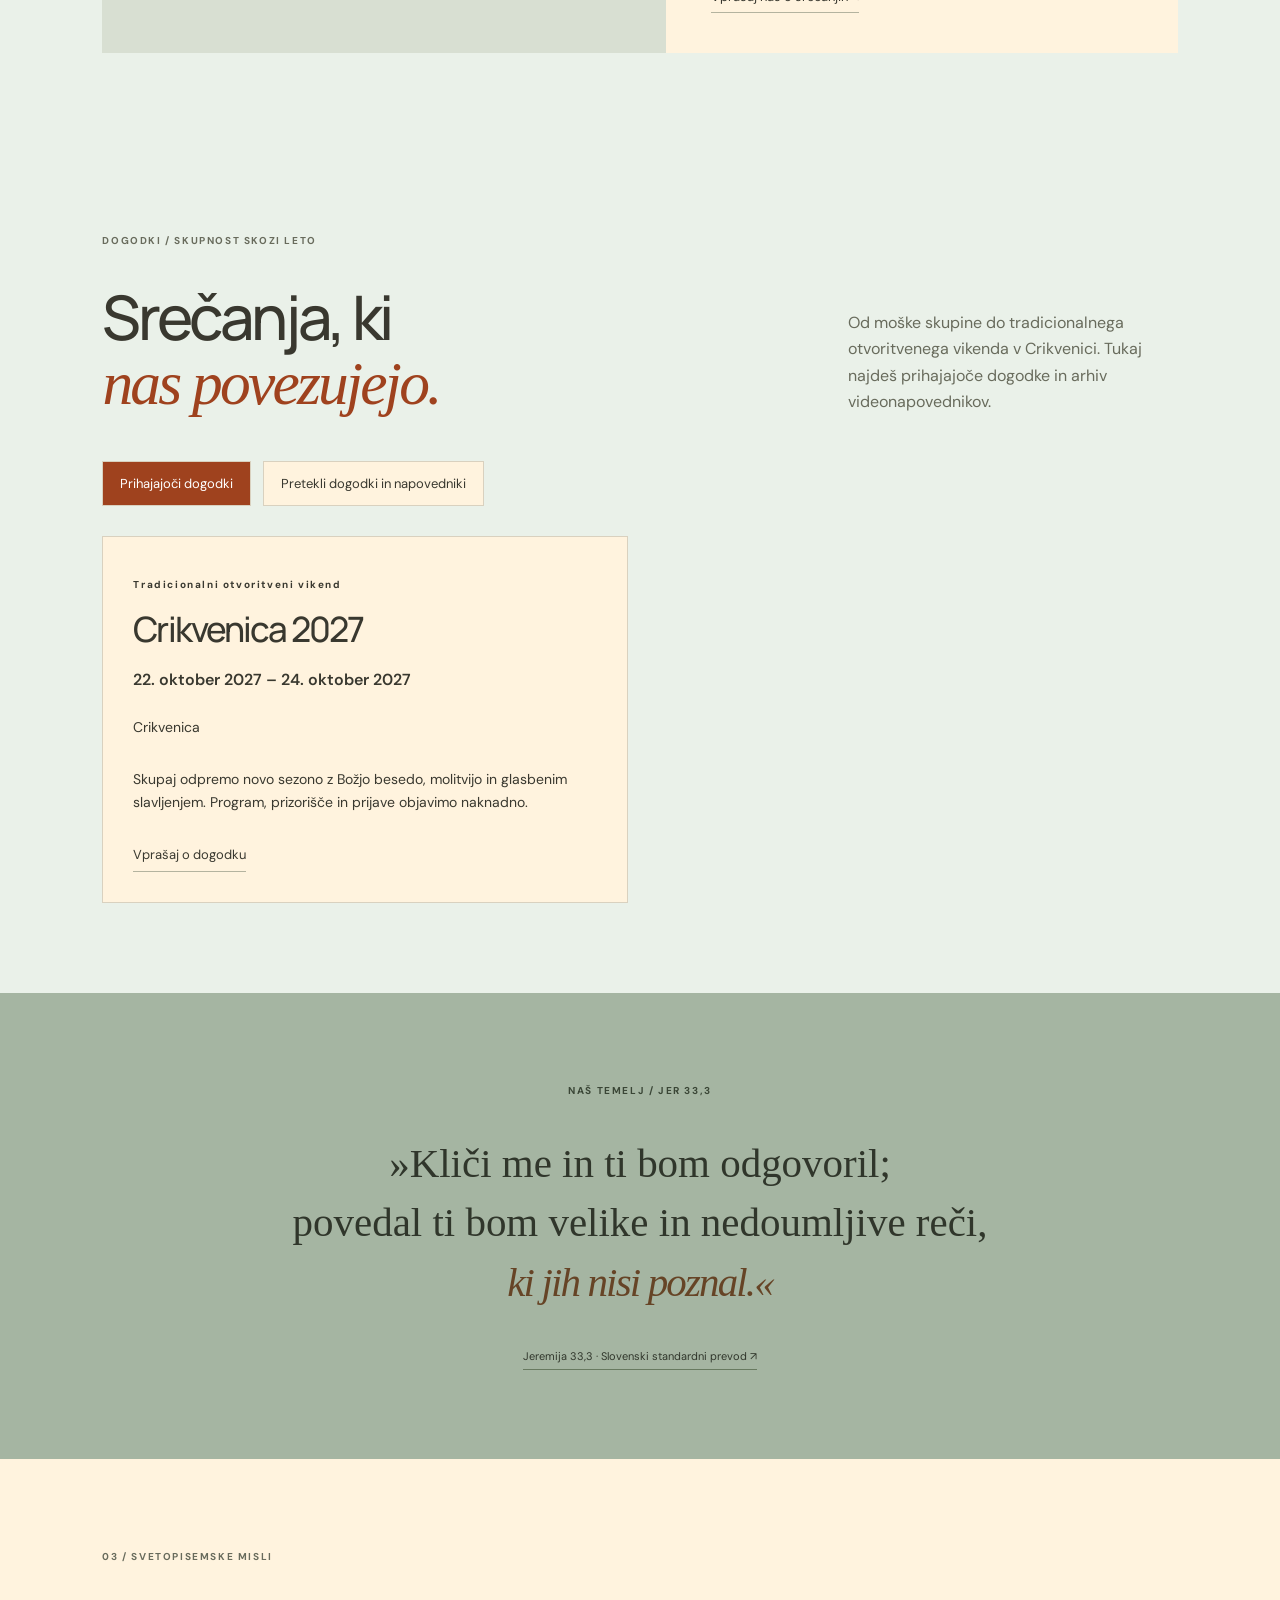
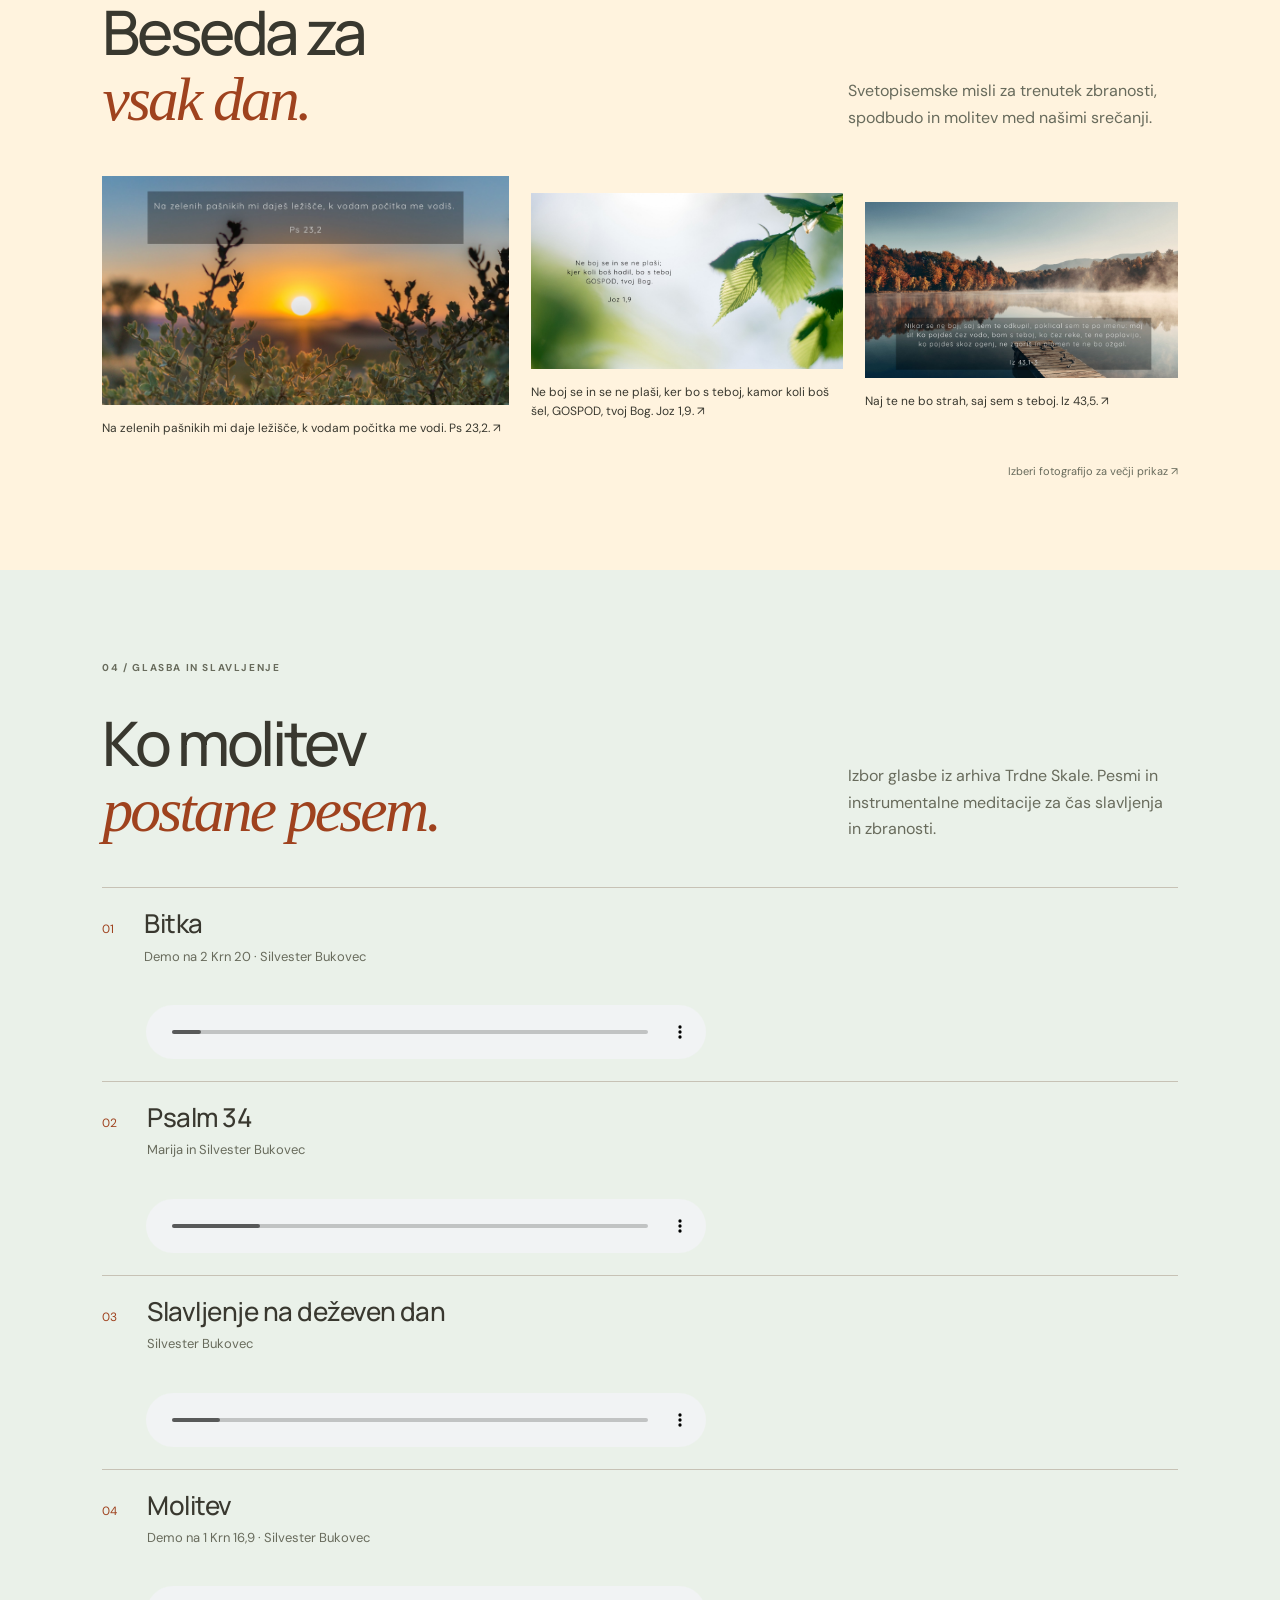
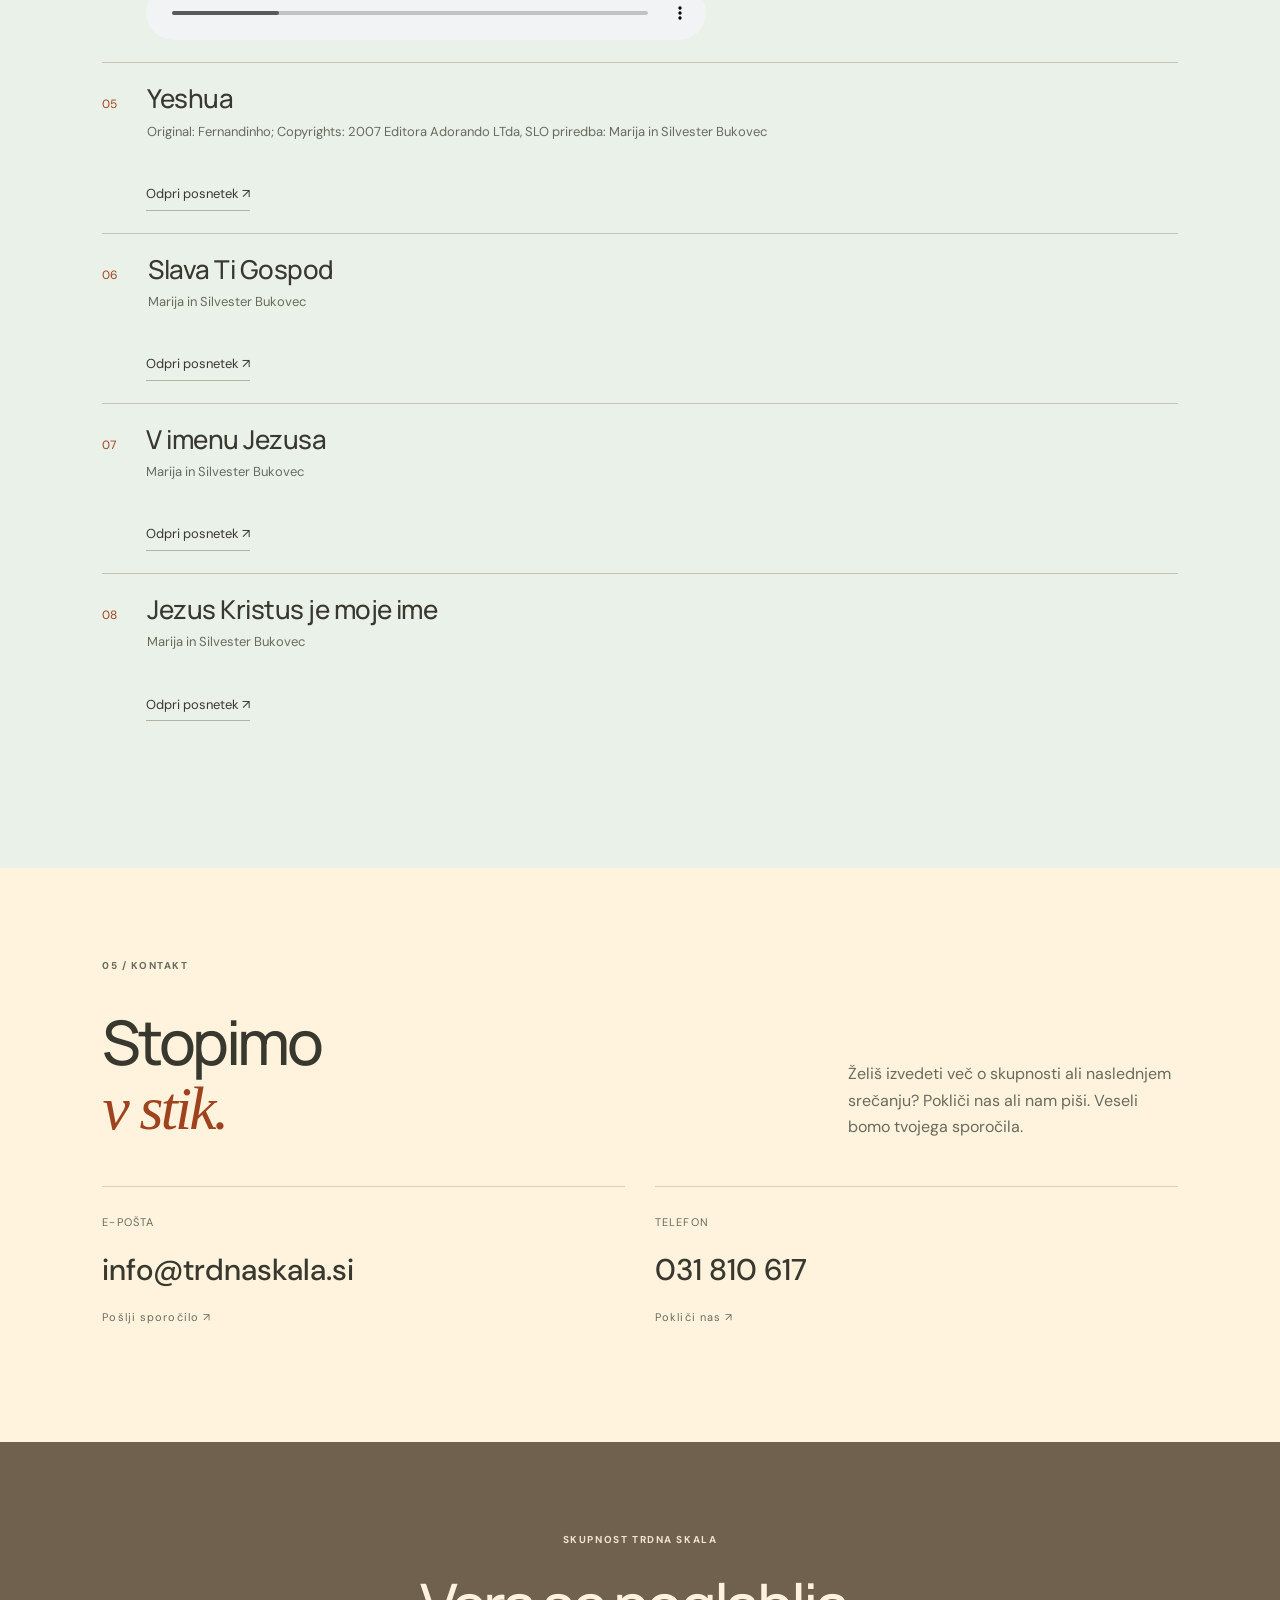
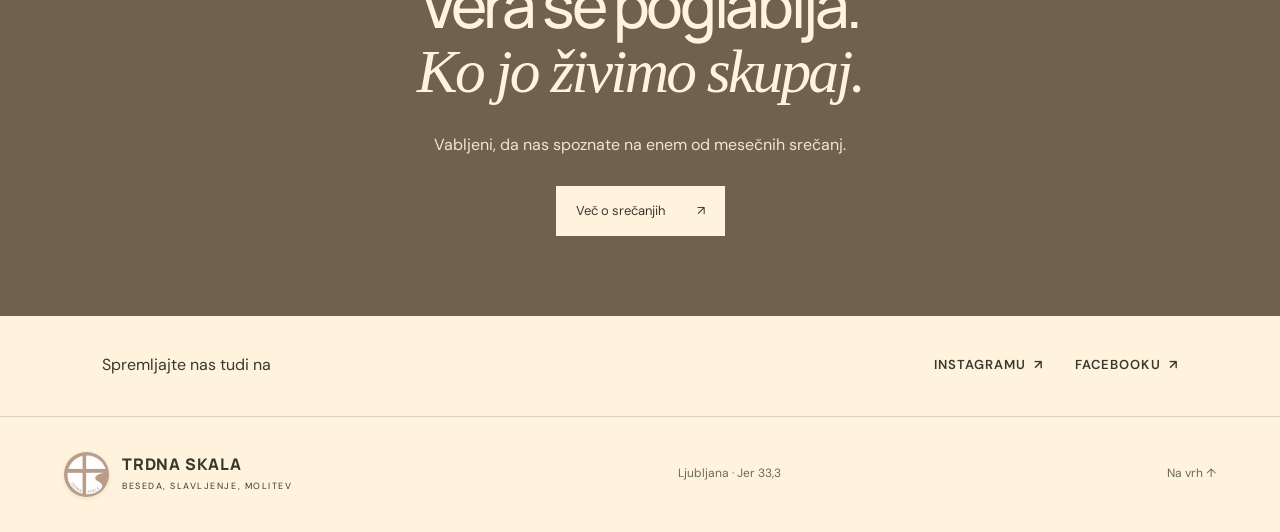
==== commit 3a7ba579: "Popravek teksta Noga" ====
--- a/index.html
+++ b/index.html
@@ -4,7 +4,7 @@
 <meta charset="utf-8"><meta name="viewport" content="width=device-width,initial-scale=1">
 <title>Trdna Skala — Božja beseda, Slavljenje, Molitev</title>
 <meta name="description" content="Trdna Skala. Mesečna srečanja ob proučevanju Svetega pisma, molitvi in glasbenem slavljenju.">
-<link rel="icon" href="assets/logotip-wix.avif"><link rel="stylesheet" href="styles.css?v=639305877965462784">
+<link rel="icon" href="assets/logotip-wix.avif"><link rel="stylesheet" href="styles.css?v=639305880342243996">
 </head>
 <body>
 <a class="skip" href="#vsebina"><span class="cms-text" style="">Preskoči na vsebino</span></a>
@@ -25,7 +25,7 @@
 <section class="section contact" id="kontakt" style="" data-cms-block="b009" data-cms-visible="true"><div class="section-label"><span class="cms-text" style="">05 / KONTAKT</span></div><div class="section-heading"><h2><span class="cms-text" style="">Stopimo</span><br><em><span class="cms-text" style="">v stik.</span></em></h2><p><span class="cms-text" style="">Želiš izvedeti več o skupnosti ali naslednjem srečanju? Pokliči nas ali nam piši. Veseli bomo tvojega sporočila.</span></p></div><div class="contact-grid"><a id="kontakt-email" href="mailto:marija.bukovec@siol.net"><span><span class="cms-text" style="">E-POŠTA</span></span><strong>marija.bukovec@siol.net</strong><span><span class="cms-text" style="">Pošlji sporočilo ↗</span></span></a><a id="kontakt-telefon" href="tel:+38631810617"><span><span class="cms-text" style="">TELEFON</span></span><strong>031 810 617</strong><span><span class="cms-text" style="">Pokliči nas ↗</span></span></a></div></section>
 <section class="invitation section" style="" data-cms-block="b010" data-cms-visible="true"><p class="eyebrow"><span class="cms-text" style="">SKUPNOST TRDNA SKALA</span></p><h2><span class="cms-text" style="">Vera se poglablja.</span><br><em><span class="cms-text" style="">Ko jo živimo skupaj.</span></em></h2><p><span class="cms-text" style="">Vabljeni, da nas spoznate na enem od mesečnih srečanj.</span></p><a class="button light" href="#srecanja"><span class="cms-text" style="">Več o srečanjih </span><span><span class="cms-text" style="">↗</span></span></a></section>
 <section class="social-follow" aria-labelledby="social-follow-title" style="" data-cms-block="b011" data-cms-visible="true"><p id="social-follow-title"><span class="cms-text" style="">Spremljajte nas tudi na</span></p><div class="social-links"><a href="https://www.instagram.com/trdnaskala.lj/" target="_blank" rel="noopener noreferrer"><span class="cms-text" style="">INSTAGRAMU</span><span aria-hidden="true"> ↗</span></a><a href="https://www.facebook.com/trdna.skala.7/" target="_blank" rel="noopener noreferrer"><span class="cms-text" style="">FACEBOOKU</span><span aria-hidden="true"> ↗</span></a></div></section>
-</main><footer><a class="brand" href="#domov"><img src="assets/logotip-wix.avif" alt=""><span><span class="cms-text" style="">TRDNA SKALA</span><small><span class="cms-text" style="">SKUPNOST OB BOŽJI BESEDI</span></small></span></a><p><span class="cms-text" style="">Ljubljana &#183; Jer 33,3</span></p><a href="#domov"><span class="cms-text" style="">Na vrh ↑</span></a></footer>
+</main><footer><a class="brand" href="#domov"><img src="assets/logotip-wix.avif" alt=""><span><span class="cms-text" style="">TRDNA SKALA</span><small><span class="cms-text" style="">BESEDA, SLAVLJENJE, MOLITEV</span></small></span></a><p><span class="cms-text" style="">Ljubljana &#183; Jer 33,3</span></p><a href="#domov"><span class="cms-text" style="">Na vrh ↑</span></a></footer>
 <dialog id="lightbox"><button class="close" aria-label="Zapri fotografijo"><span class="cms-text" style="">Zapri &#215;</span></button><img alt=""><p></p></dialog>
-<script src="vsebina.js?v=639305877965462784"></script><script src="script.js?v=639305877965462784"></script>
+<script src="vsebina.js?v=639305880342243996"></script><script src="script.js?v=639305880342243996"></script>
 </body></html>
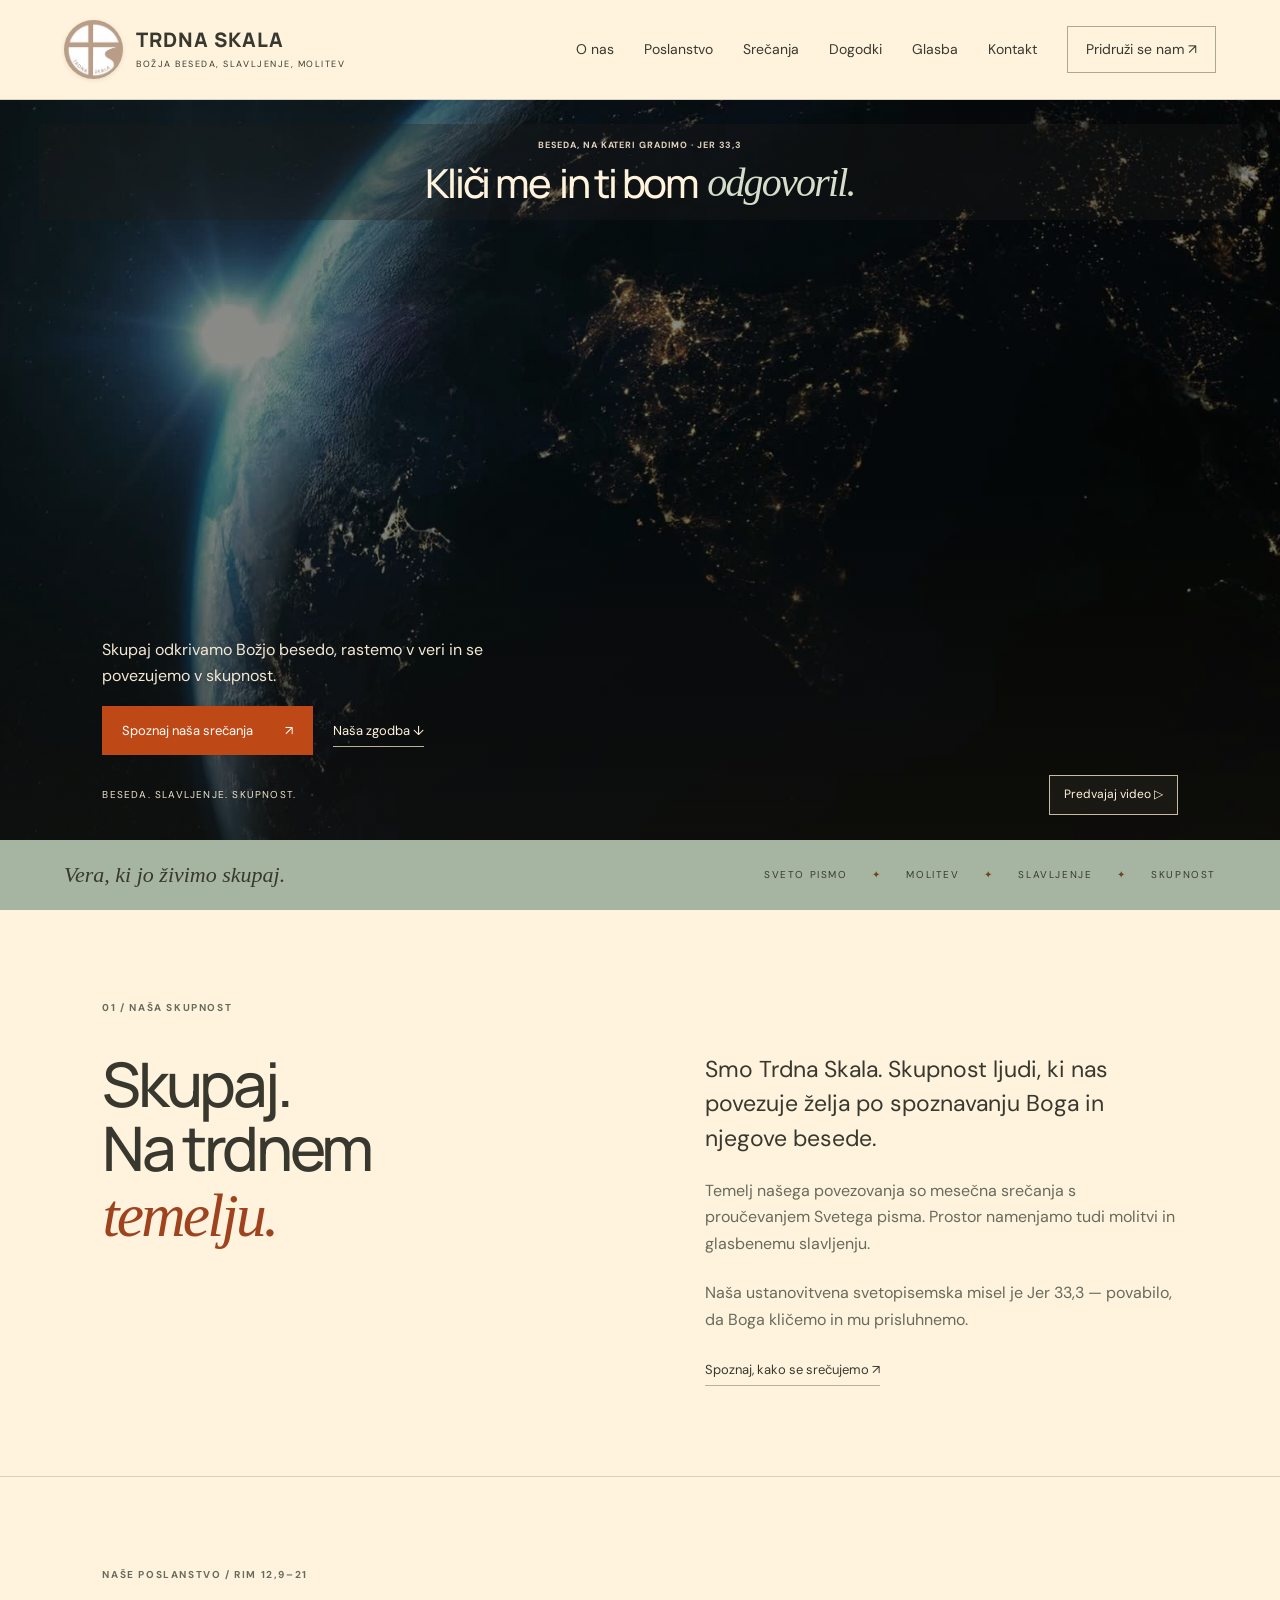
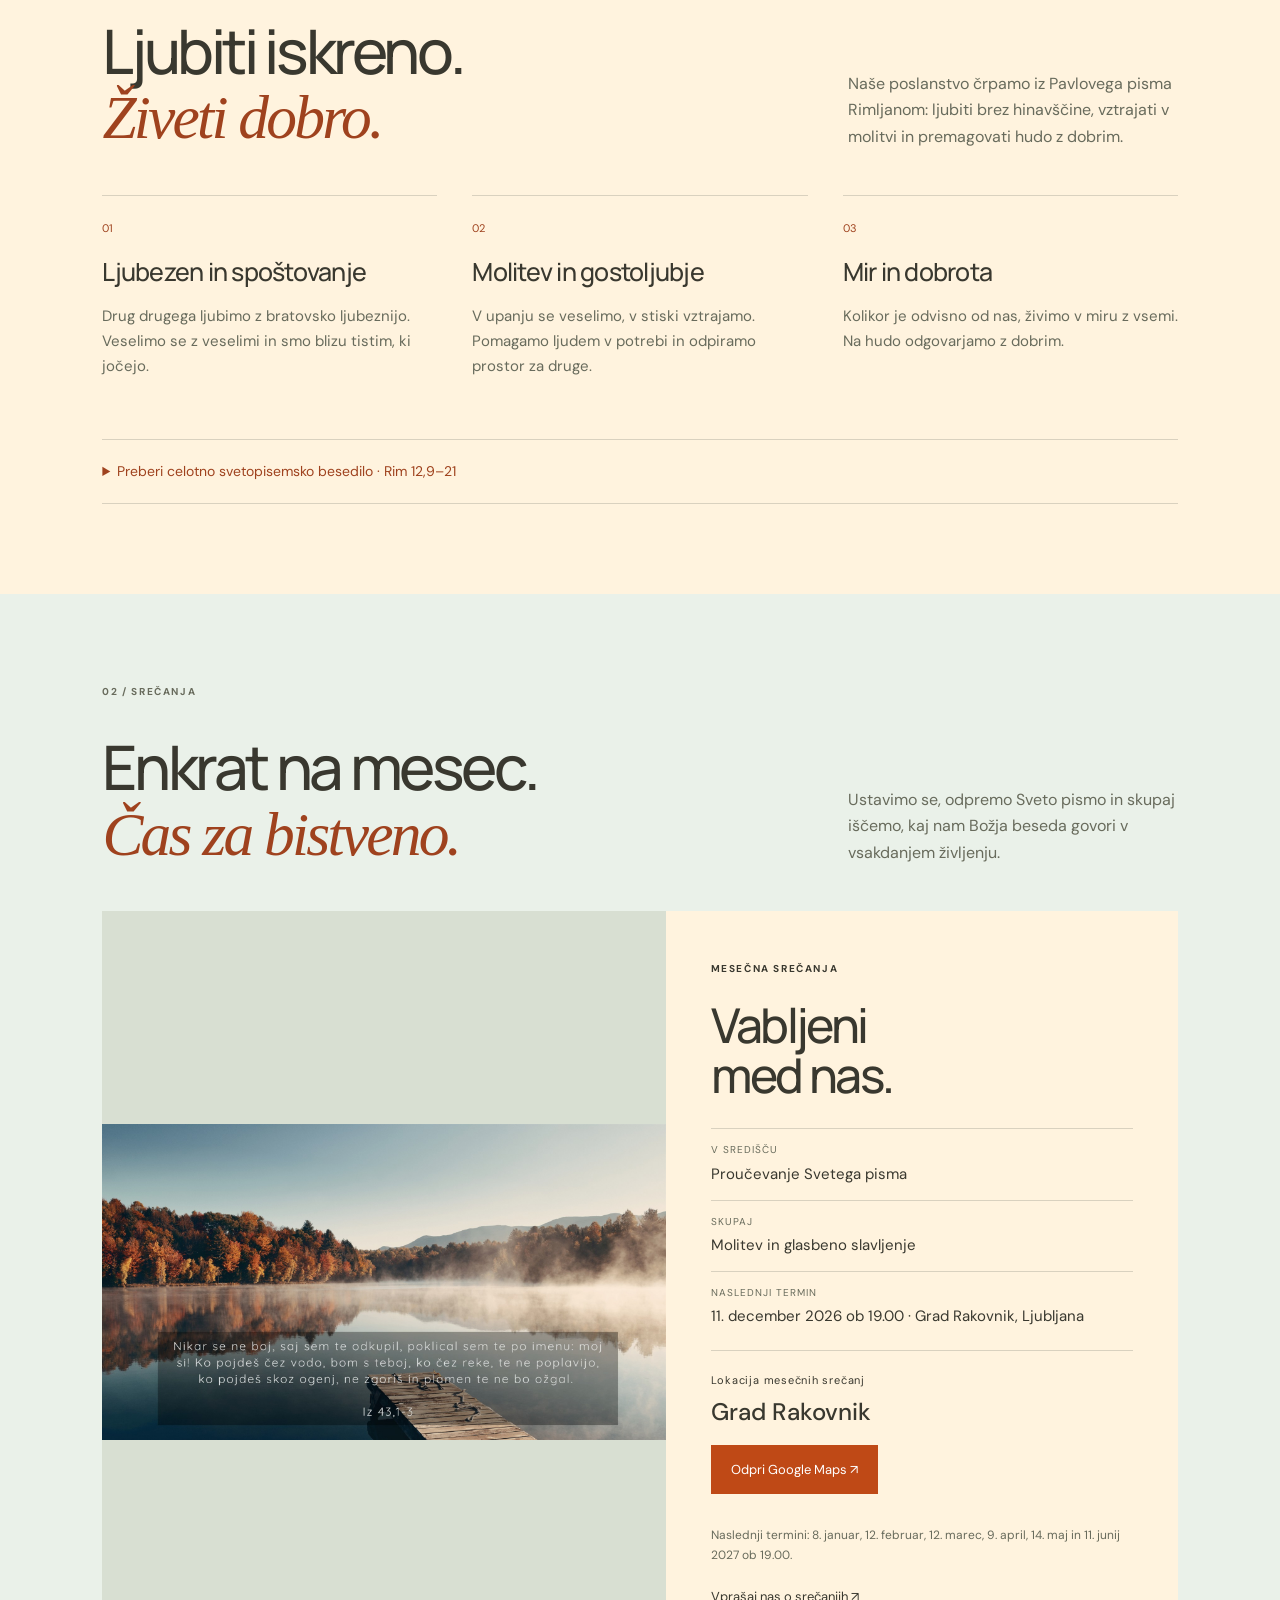
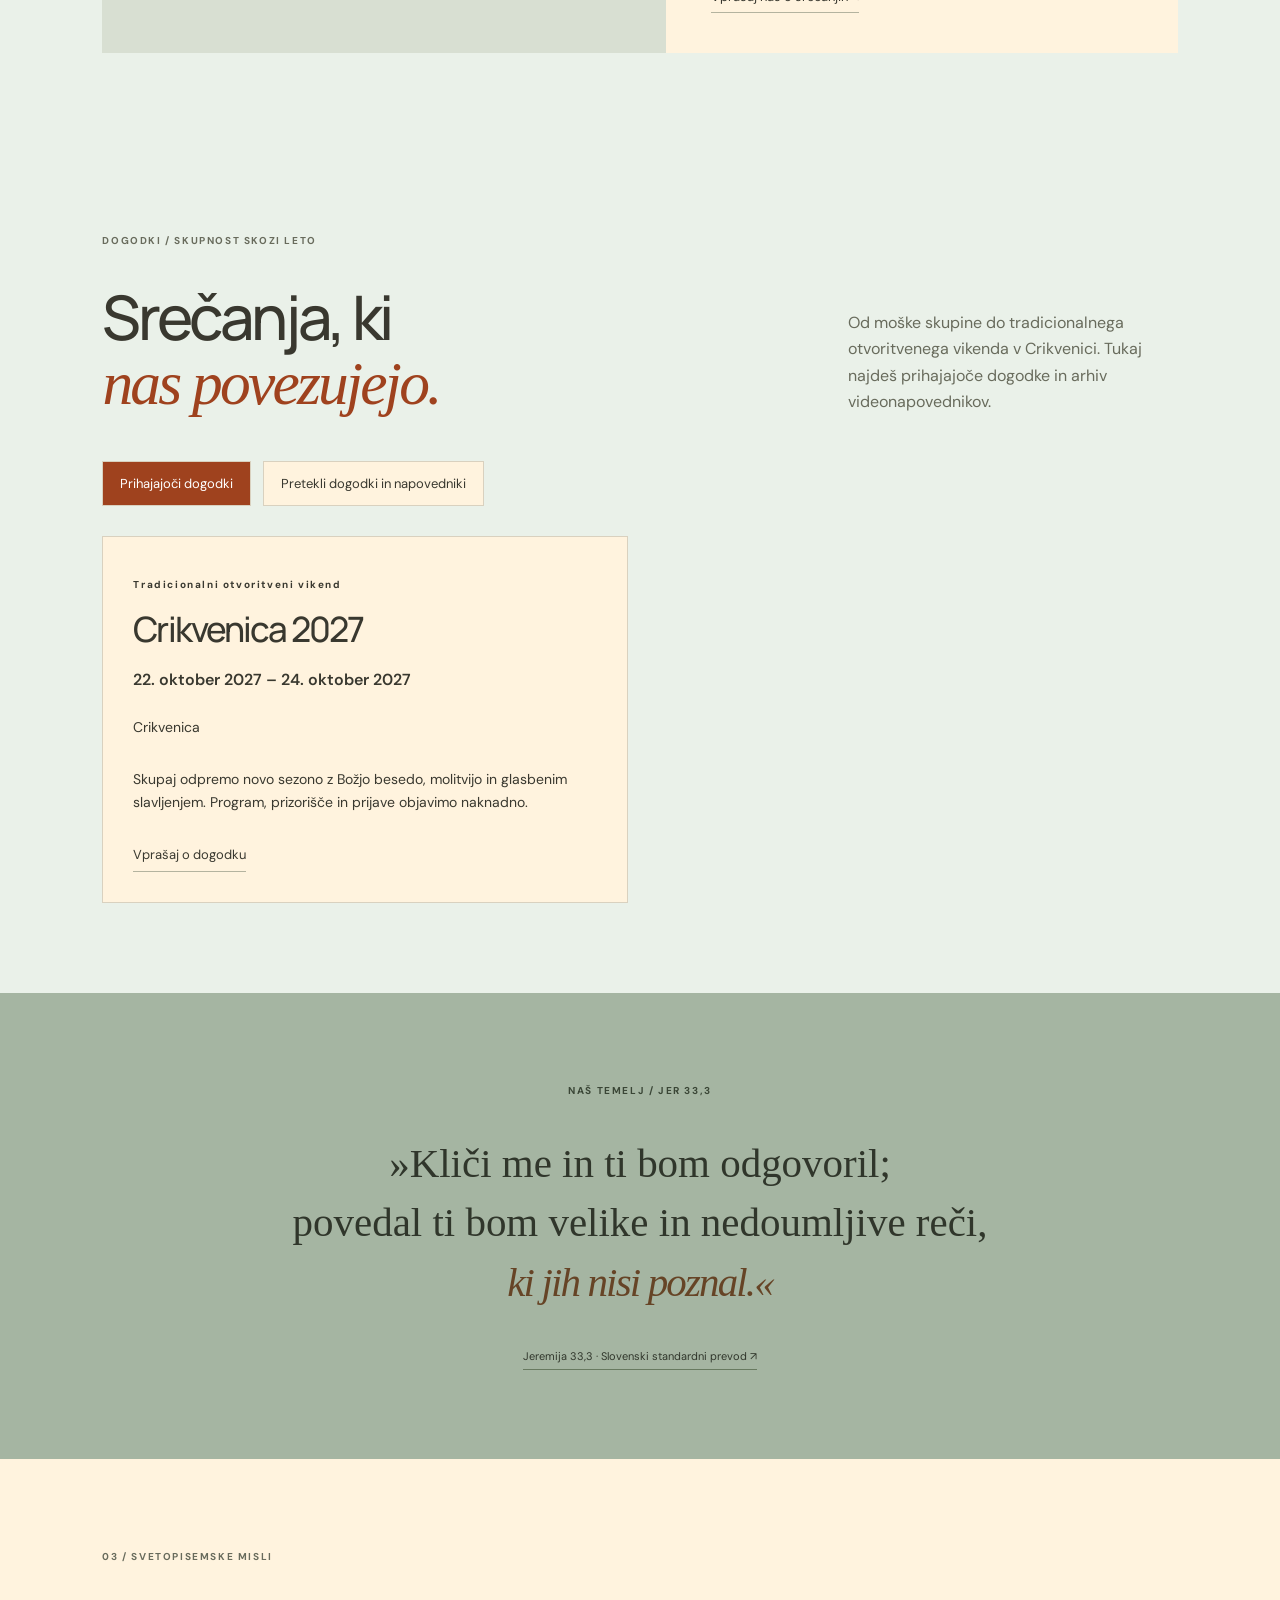
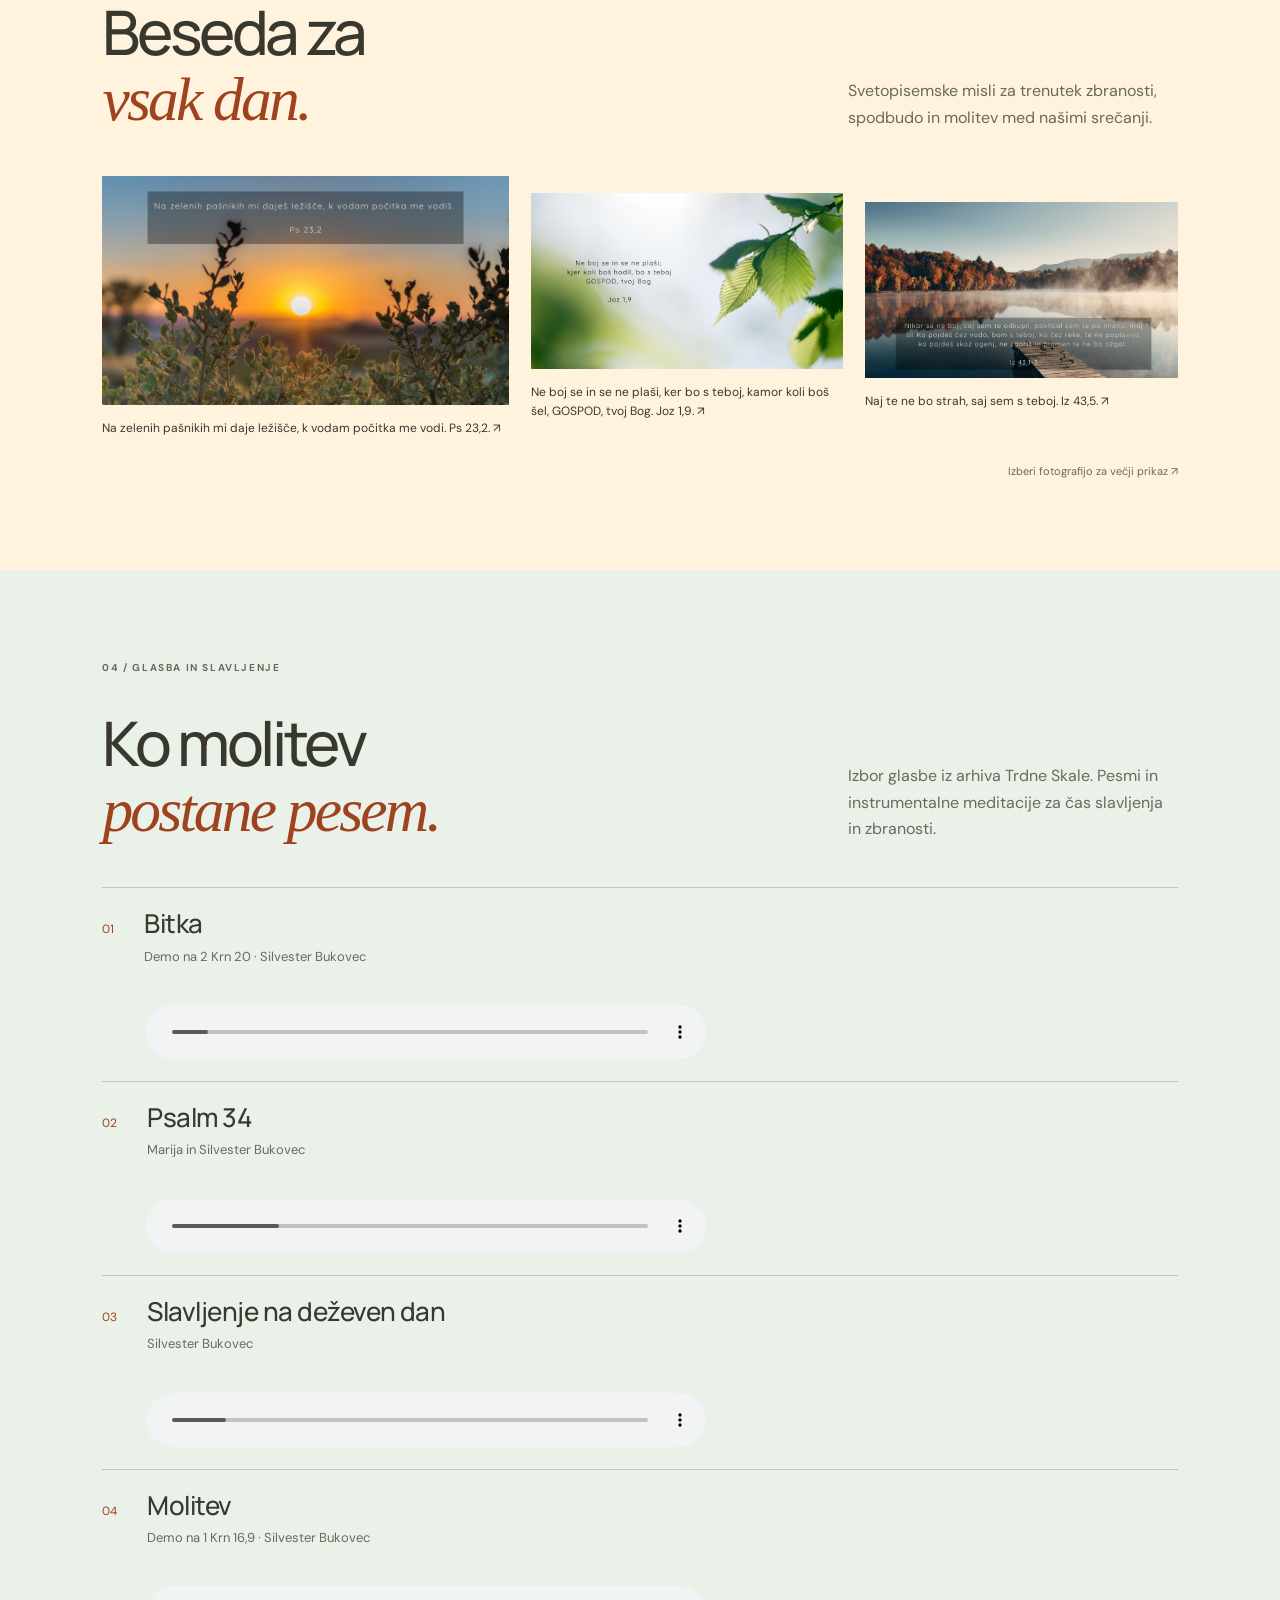
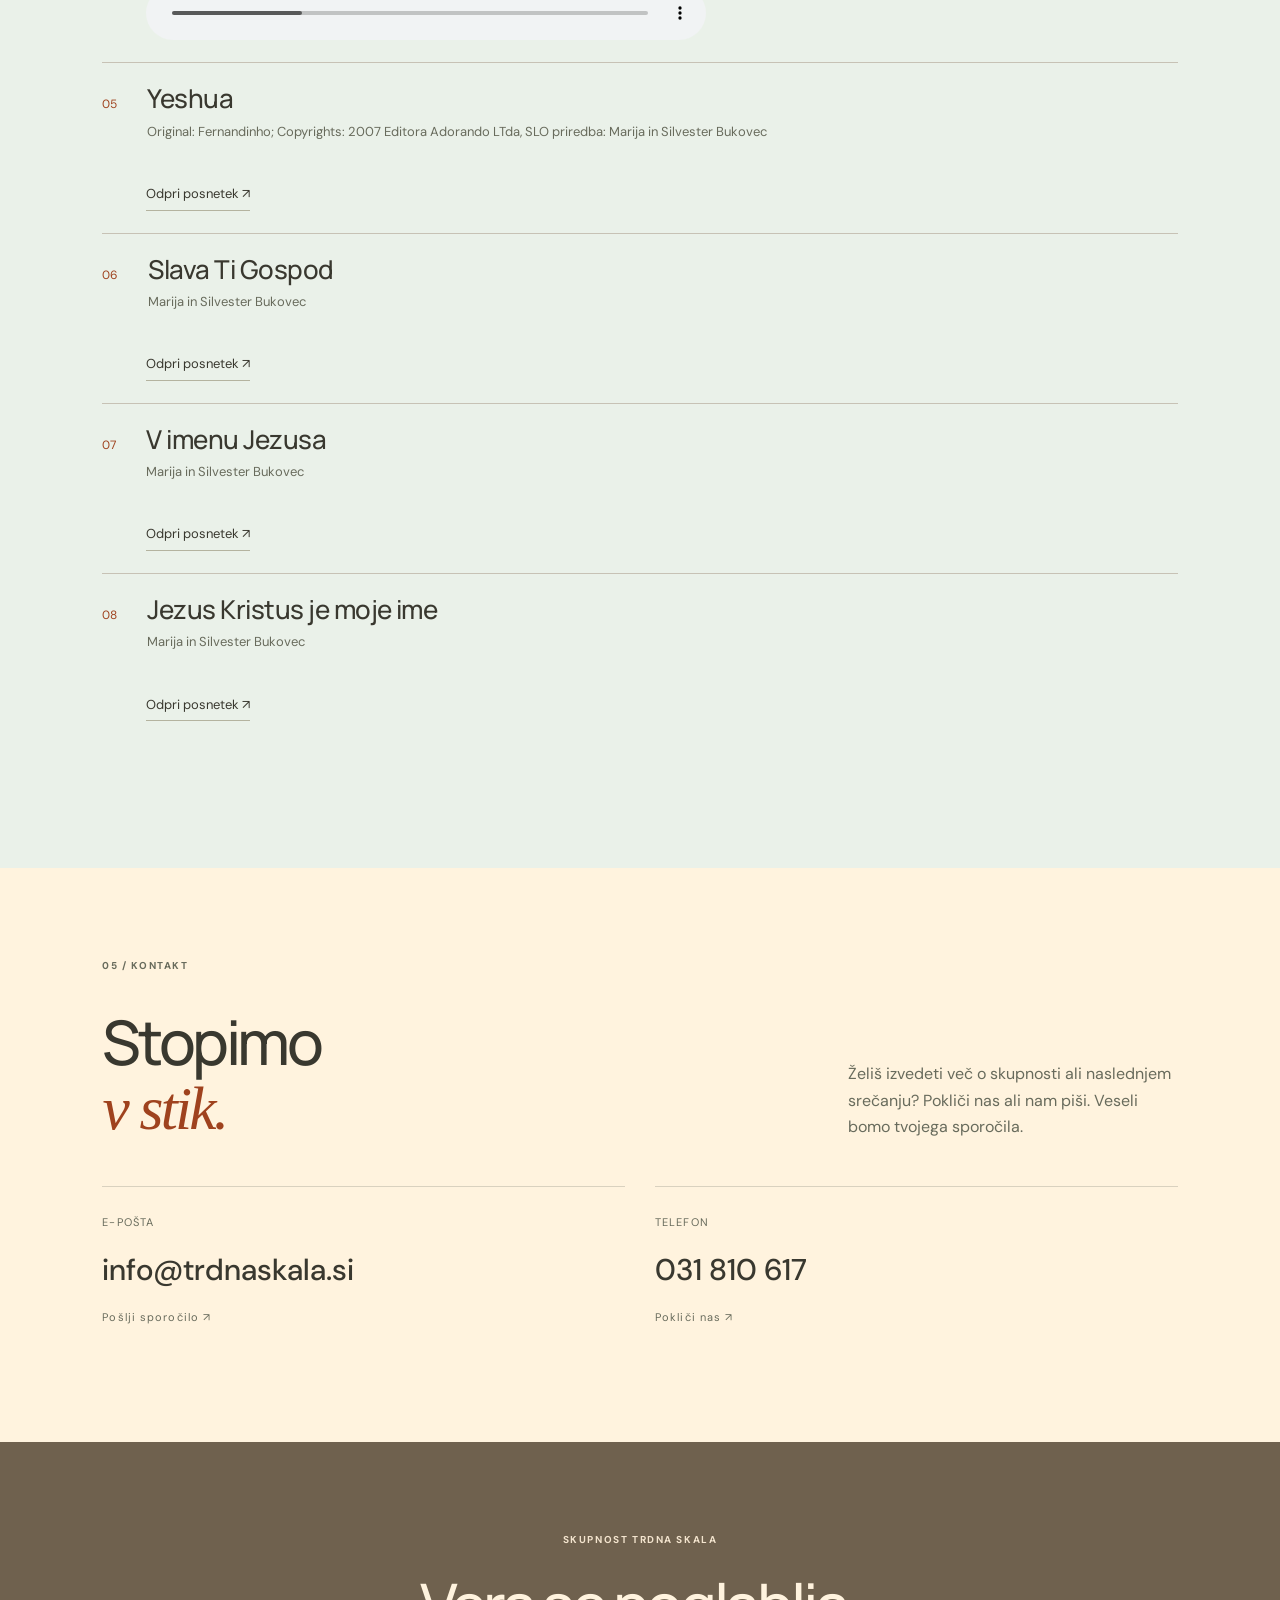
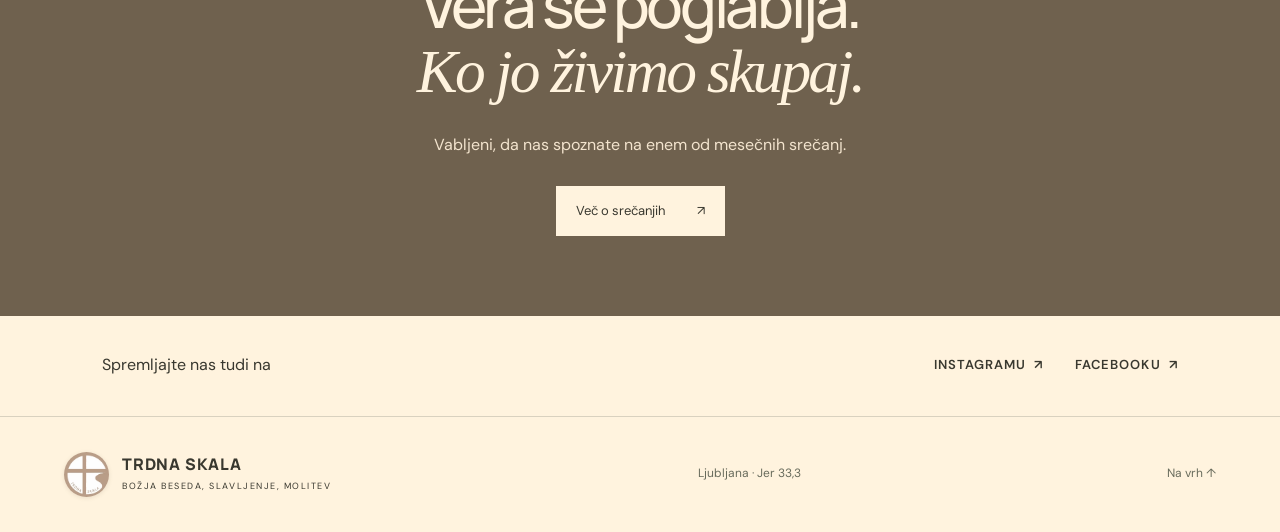
==== commit 98aef316: "Popravek teksta v nogi" ====
--- a/index.html
+++ b/index.html
@@ -4,7 +4,7 @@
 <meta charset="utf-8"><meta name="viewport" content="width=device-width,initial-scale=1">
 <title>Trdna Skala — Božja beseda, Slavljenje, Molitev</title>
 <meta name="description" content="Trdna Skala. Mesečna srečanja ob proučevanju Svetega pisma, molitvi in glasbenem slavljenju.">
-<link rel="icon" href="assets/logotip-wix.avif"><link rel="stylesheet" href="styles.css?v=639305880342243996">
+<link rel="icon" href="assets/logotip-wix.avif"><link rel="stylesheet" href="styles.css?v=639306019174126319">
 </head>
 <body>
 <a class="skip" href="#vsebina"><span class="cms-text" style="">Preskoči na vsebino</span></a>
@@ -25,7 +25,7 @@
 <section class="section contact" id="kontakt" style="" data-cms-block="b009" data-cms-visible="true"><div class="section-label"><span class="cms-text" style="">05 / KONTAKT</span></div><div class="section-heading"><h2><span class="cms-text" style="">Stopimo</span><br><em><span class="cms-text" style="">v stik.</span></em></h2><p><span class="cms-text" style="">Želiš izvedeti več o skupnosti ali naslednjem srečanju? Pokliči nas ali nam piši. Veseli bomo tvojega sporočila.</span></p></div><div class="contact-grid"><a id="kontakt-email" href="mailto:marija.bukovec@siol.net"><span><span class="cms-text" style="">E-POŠTA</span></span><strong>marija.bukovec@siol.net</strong><span><span class="cms-text" style="">Pošlji sporočilo ↗</span></span></a><a id="kontakt-telefon" href="tel:+38631810617"><span><span class="cms-text" style="">TELEFON</span></span><strong>031 810 617</strong><span><span class="cms-text" style="">Pokliči nas ↗</span></span></a></div></section>
 <section class="invitation section" style="" data-cms-block="b010" data-cms-visible="true"><p class="eyebrow"><span class="cms-text" style="">SKUPNOST TRDNA SKALA</span></p><h2><span class="cms-text" style="">Vera se poglablja.</span><br><em><span class="cms-text" style="">Ko jo živimo skupaj.</span></em></h2><p><span class="cms-text" style="">Vabljeni, da nas spoznate na enem od mesečnih srečanj.</span></p><a class="button light" href="#srecanja"><span class="cms-text" style="">Več o srečanjih </span><span><span class="cms-text" style="">↗</span></span></a></section>
 <section class="social-follow" aria-labelledby="social-follow-title" style="" data-cms-block="b011" data-cms-visible="true"><p id="social-follow-title"><span class="cms-text" style="">Spremljajte nas tudi na</span></p><div class="social-links"><a href="https://www.instagram.com/trdnaskala.lj/" target="_blank" rel="noopener noreferrer"><span class="cms-text" style="">INSTAGRAMU</span><span aria-hidden="true"> ↗</span></a><a href="https://www.facebook.com/trdna.skala.7/" target="_blank" rel="noopener noreferrer"><span class="cms-text" style="">FACEBOOKU</span><span aria-hidden="true"> ↗</span></a></div></section>
-</main><footer><a class="brand" href="#domov"><img src="assets/logotip-wix.avif" alt=""><span><span class="cms-text" style="">TRDNA SKALA</span><small><span class="cms-text" style="">BESEDA, SLAVLJENJE, MOLITEV</span></small></span></a><p><span class="cms-text" style="">Ljubljana &#183; Jer 33,3</span></p><a href="#domov"><span class="cms-text" style="">Na vrh ↑</span></a></footer>
+</main><footer><a class="brand" href="#domov"><img src="assets/logotip-wix.avif" alt=""><span><span class="cms-text" style="">TRDNA SKALA</span><small><span class="cms-text" style="">BOŽJA BESEDA, SLAVLJENJE, MOLITEV</span></small></span></a><p><span class="cms-text" style="">Ljubljana &#183; Jer 33,3</span></p><a href="#domov"><span class="cms-text" style="">Na vrh ↑</span></a></footer>
 <dialog id="lightbox"><button class="close" aria-label="Zapri fotografijo"><span class="cms-text" style="">Zapri &#215;</span></button><img alt=""><p></p></dialog>
-<script src="vsebina.js?v=639305880342243996"></script><script src="script.js?v=639305880342243996"></script>
+<script src="vsebina.js?v=639306019174126319"></script><script src="script.js?v=639306019174126319"></script>
 </body></html>
--- a/styles.css
+++ b/styles.css
@@ -45,4 +45,7 @@
 
 
 /* Položaj naslovnice: Windows urejevalnik / Položaj naslova. */
-.hero.hero-video{--hero-y:24px;--hero-x:32px;--hero-title-size:40px;}.hero-video .hero-copy{display:contents}.hero-video .hero-title-group{position:absolute;z-index:2;box-sizing:border-box;left:50%;right:auto;top:var(--hero-y);bottom:auto;transform:translate(-50%,0);text-align:center;width:94%;max-width:calc(100% - 2 * var(--hero-x));padding:15px 22px;border-radius:4px;background:rgba(32,28,24,0.3);}.hero-title-group .eyebrow{display:none;margin:0 0 7px}.hero-title-group .verse-label{margin:0 0 8px;line-height:1.4;font-size:9px}.hero-video .hero-title-group h1{font-size:var(--hero-title-size);display:flex;flex-wrap:wrap;justify-content:center;gap:0 .23em;line-height:1.14;margin:0}.hero-title-group h1>br{display:none}.hero-title-group h1>em{font-size:1em}.hero-video .hero-support{position:absolute;left:8%;bottom:85px;width:43%;max-width:470px;z-index:1;display:block}.hero-support .hero-description{margin:0 0 16px}.hero-support .text-link{margin:14px 0 0 20px}.hero-video:after{background:linear-gradient(0deg,rgba(24,21,18,.55),rgba(24,21,18,.12) 50%,rgba(24,21,18,.15))}@media(max-width:720px){.hero.hero-video{--hero-y:16px;--hero-x:12px;--hero-title-size:27px;}.hero-video .hero-title-group{padding:13px 12px;max-width:calc(100% - 24px)}.hero-title-group .verse-label{font-size:8px;letter-spacing:.07em}.hero-video .hero-support{left:7%;bottom:125px;width:86%;max-width:none}.hero-support .hero-description{font-size:14px;max-width:330px}.hero-support .text-link{display:block;width:max-content;margin:12px 0 0}.hero-video .hero-bottom{bottom:22px}}
+.hero.hero-video{--hero-y:24px;--hero-x:32px;--hero-title-size:40px;}
+.hero-video .hero-copy{display:contents}.hero-video .hero-title-group{position:absolute;z-index:2;box-sizing:border-box;left:50%;right:auto;top:var(--hero-y);bottom:auto;transform:translate(-50%,0);text-align:center;width:94%;max-width:calc(100% - 2 * var(--hero-x));padding:15px 22px;border-radius:4px;background:rgba(32,28,24,0.3);}
+.hero-title-group .eyebrow{display:none;margin:0 0 7px}.hero-title-group .verse-label{margin:0 0 8px;line-height:1.4;font-size:9px}.hero-video .hero-title-group h1{font-size:var(--hero-title-size);display:flex;flex-wrap:wrap;justify-content:center;gap:0 .23em;line-height:1.14;margin:0}.hero-title-group h1>br{display:none}.hero-title-group h1>em{font-size:1em}.hero-video .hero-support{position:absolute;left:8%;bottom:85px;width:43%;max-width:470px;z-index:1;display:block}.hero-support .hero-description{margin:0 0 16px}.hero-support .text-link{margin:14px 0 0 20px}.hero-video:after{background:linear-gradient(0deg,rgba(24,21,18,.55),rgba(24,21,18,.12) 50%,rgba(24,21,18,.15))}
+@media(max-width:720px){.hero.hero-video{--hero-y:16px;--hero-x:12px;--hero-title-size:27px;}.hero-video .hero-title-group{padding:13px 12px;max-width:calc(100% - 24px)}.hero-title-group .verse-label{font-size:8px;letter-spacing:.07em}.hero-video .hero-support{left:7%;bottom:125px;width:86%;max-width:none}.hero-support .hero-description{font-size:14px;max-width:330px}.hero-support .text-link{display:block;width:max-content;margin:12px 0 0}.hero-video .hero-bottom{bottom:22px}}
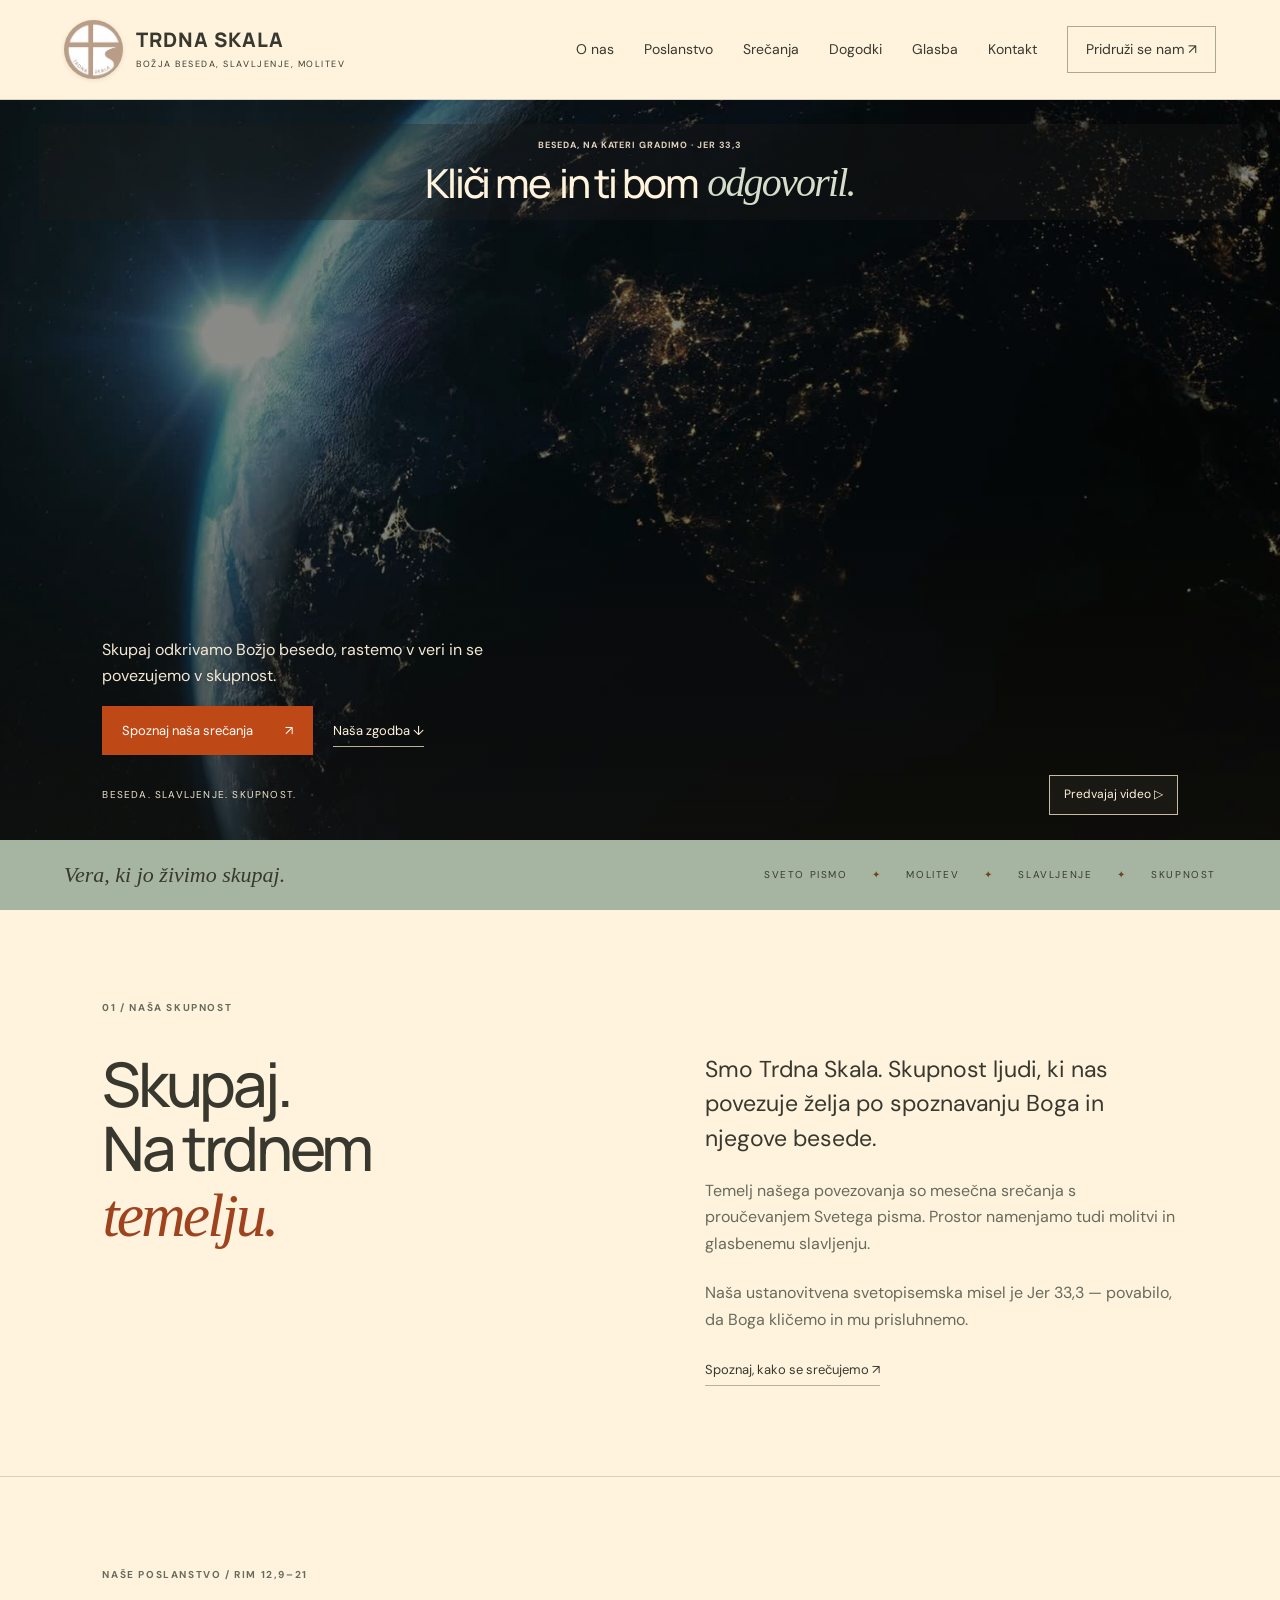
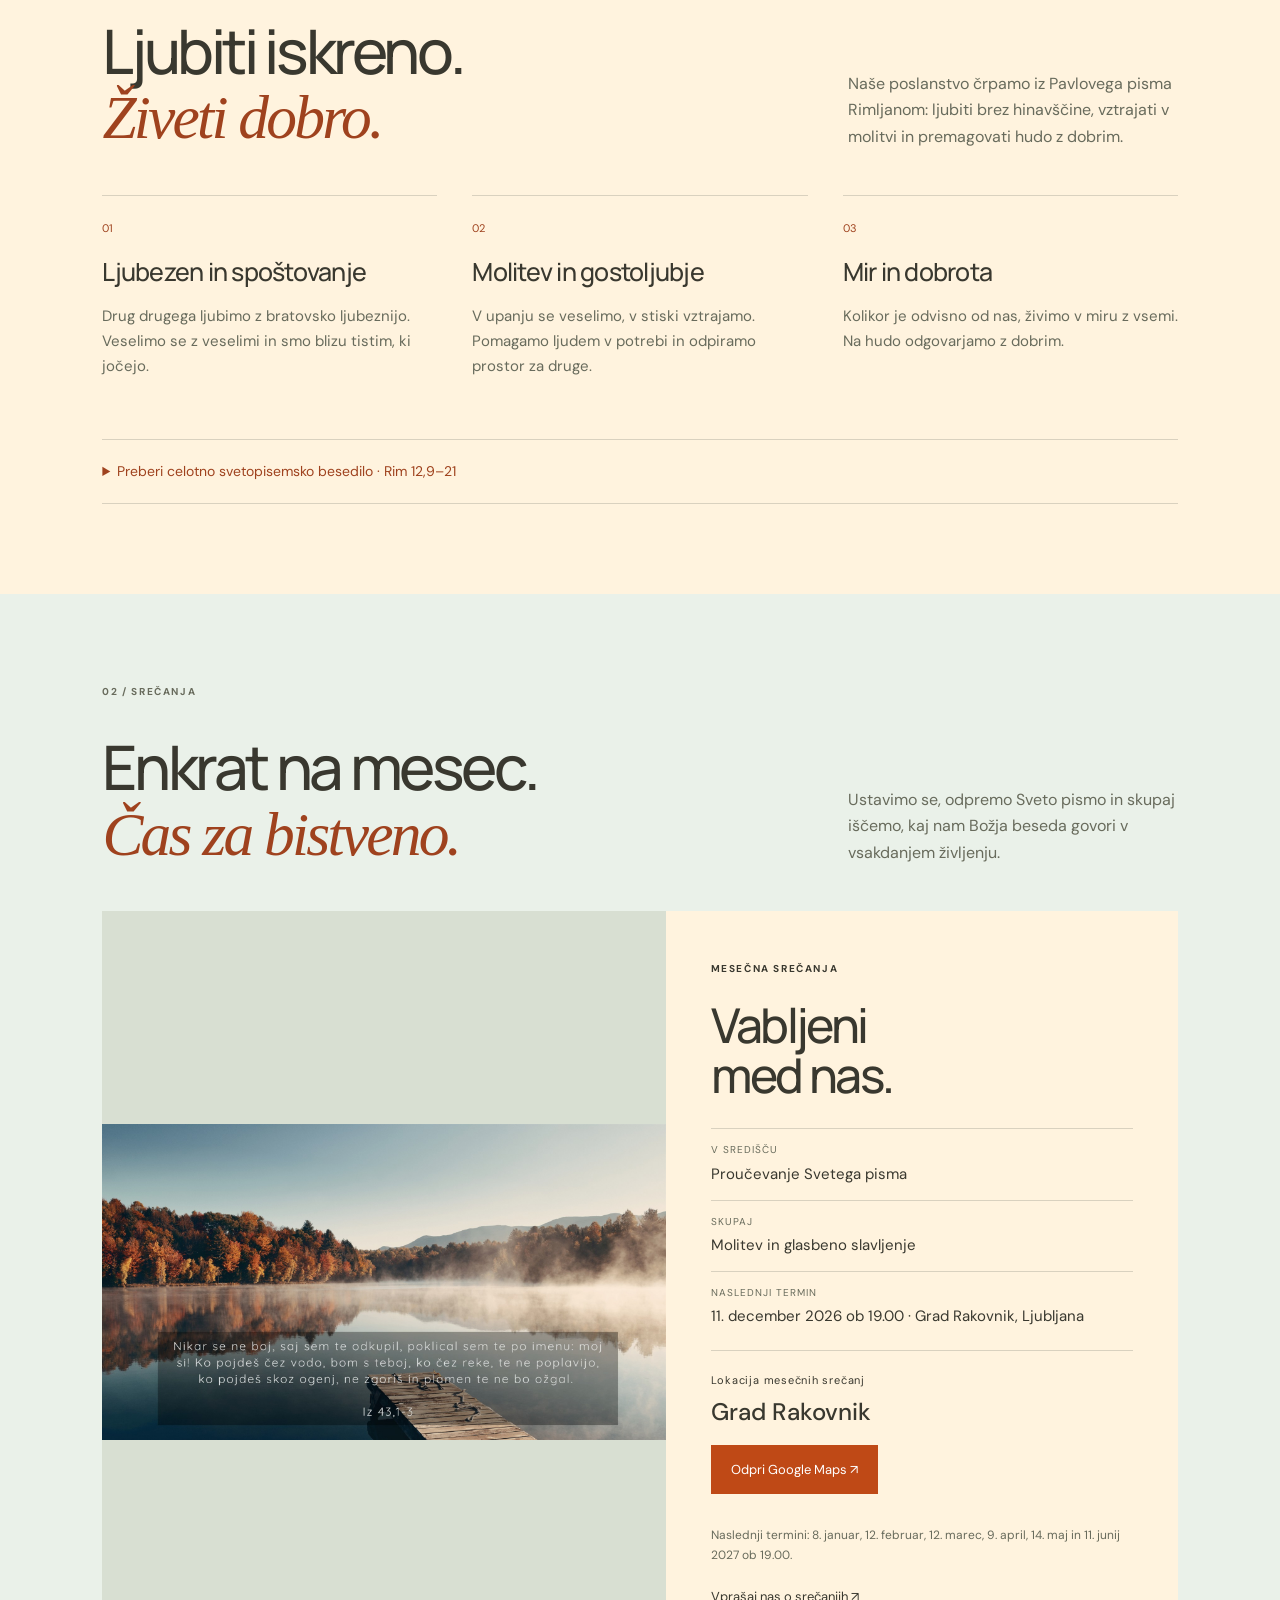
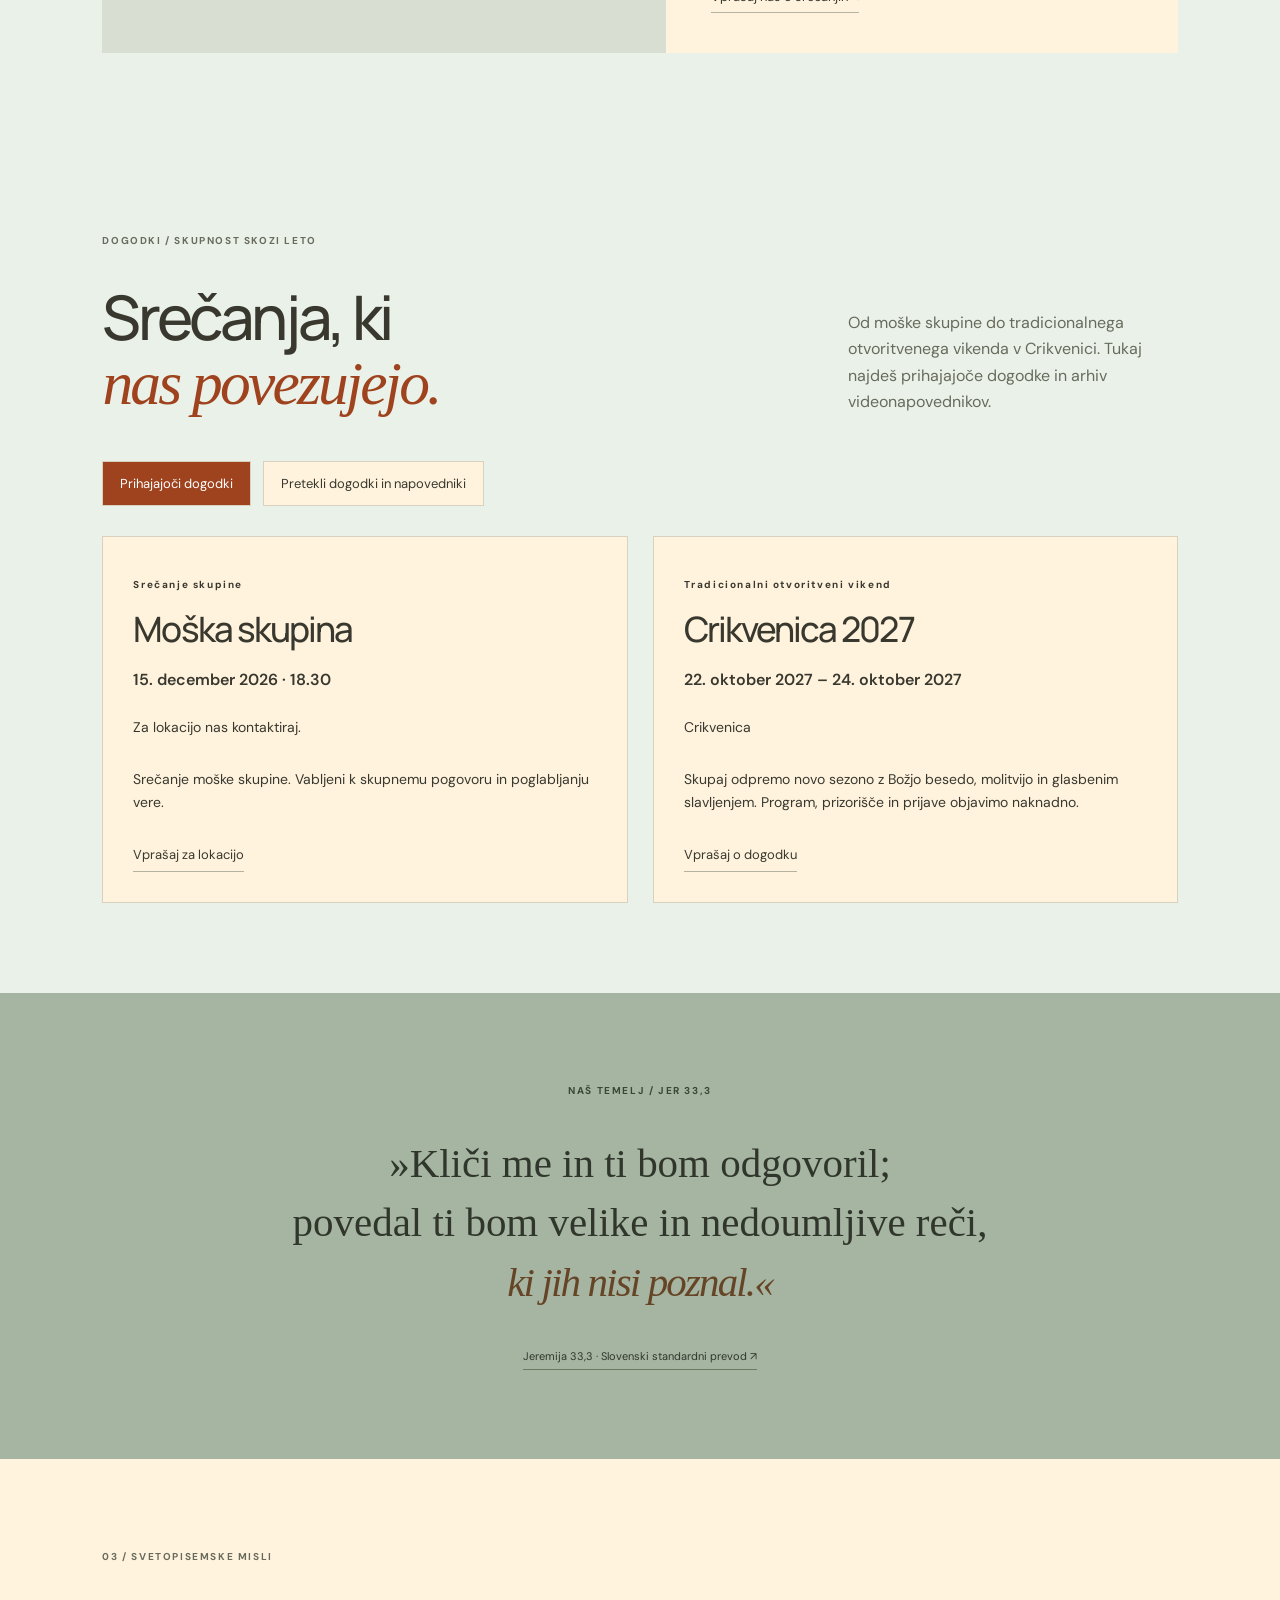
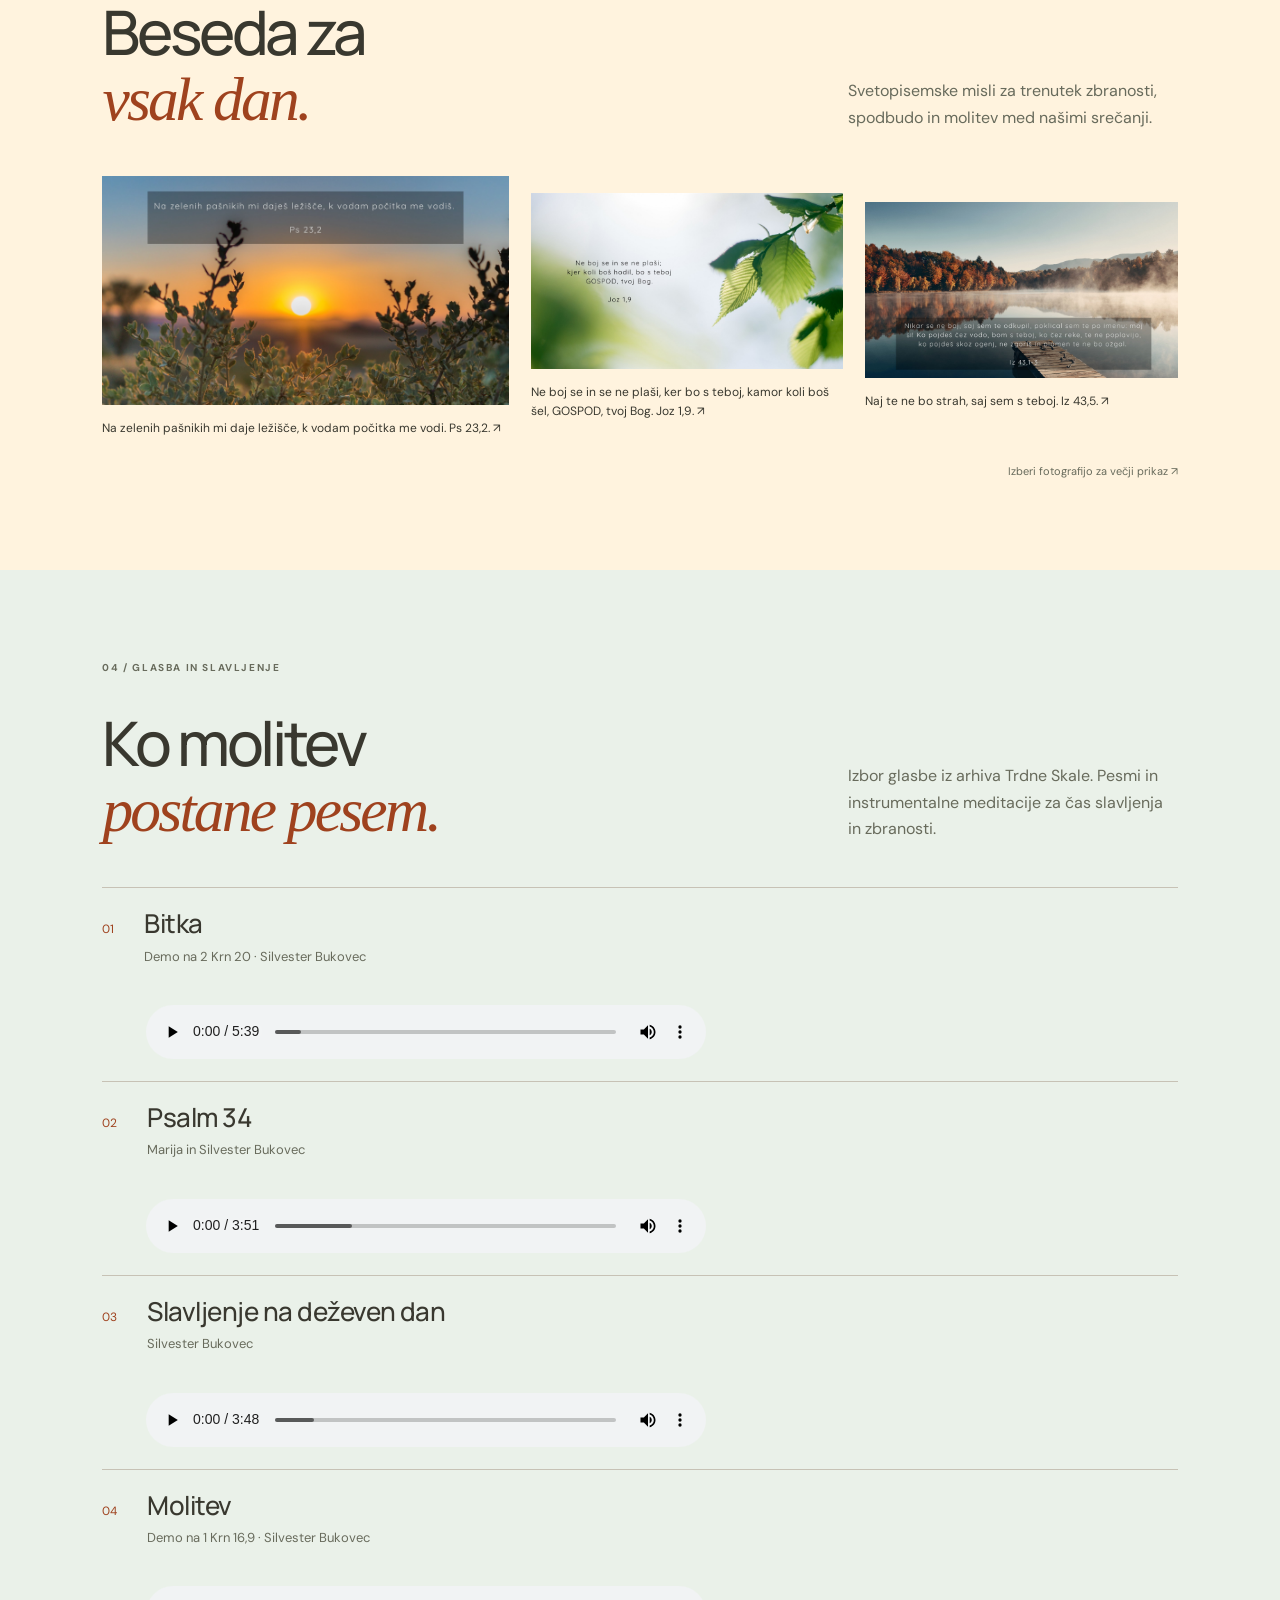
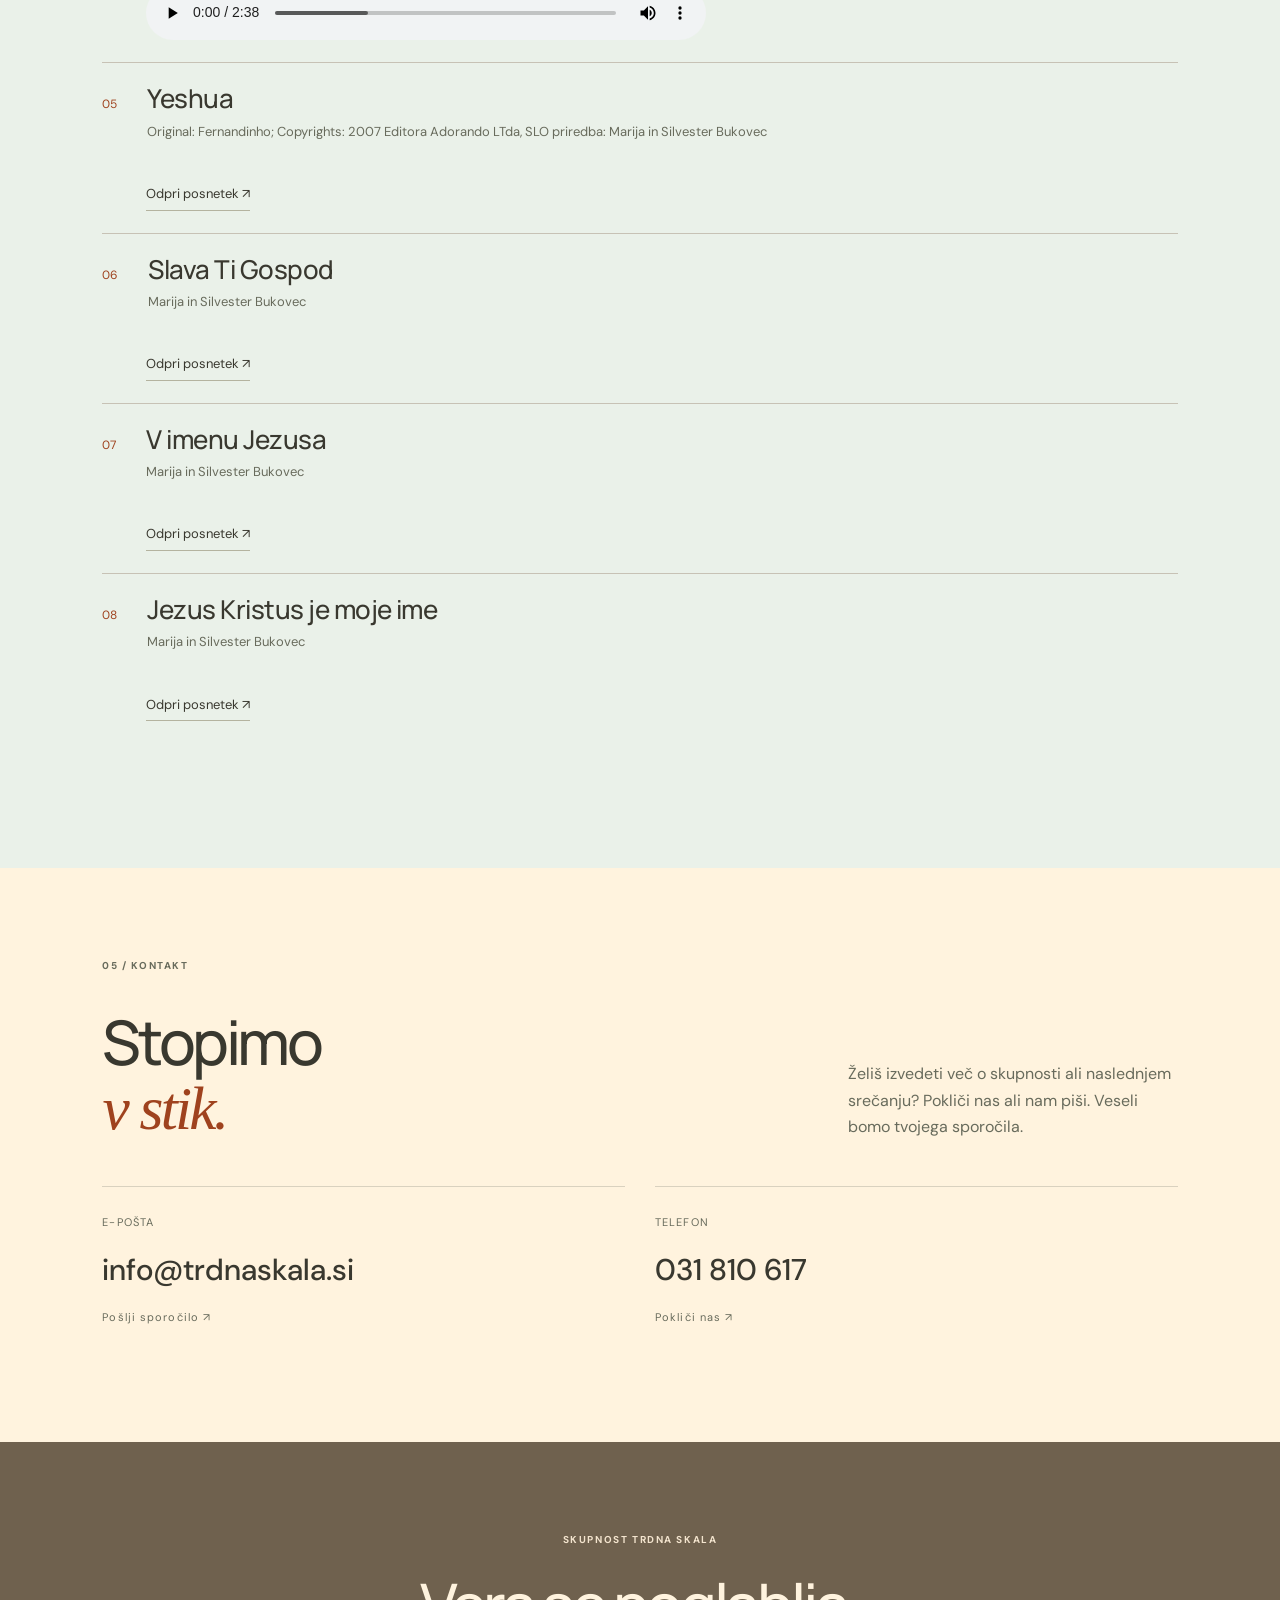
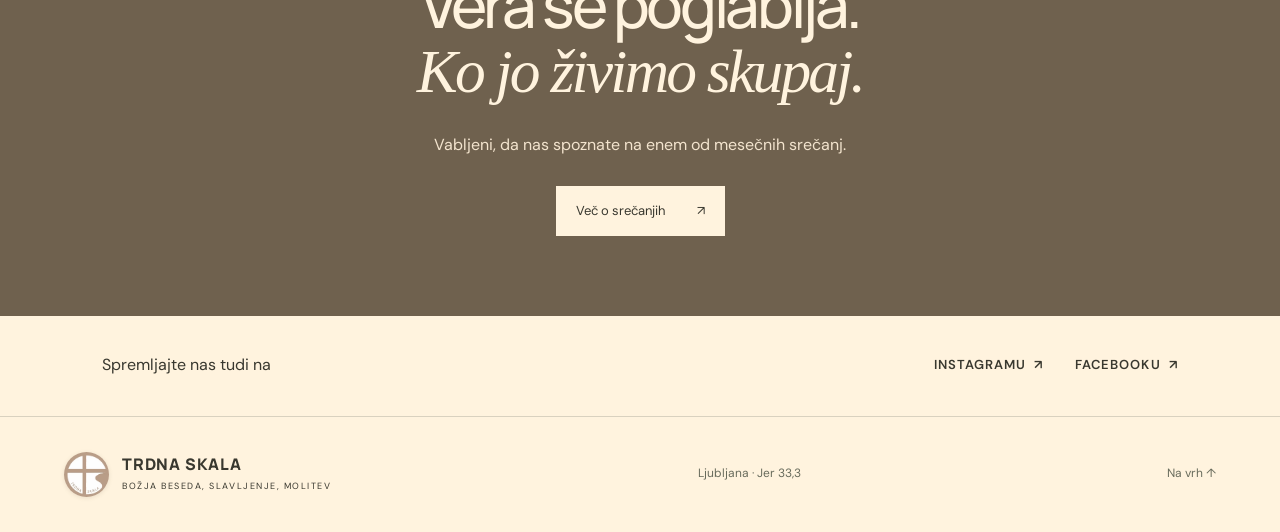
==== commit 89a404cb: "Moška december" ====
--- a/index.html
+++ b/index.html
@@ -4,7 +4,7 @@
 <meta charset="utf-8"><meta name="viewport" content="width=device-width,initial-scale=1">
 <title>Trdna Skala — Božja beseda, Slavljenje, Molitev</title>
 <meta name="description" content="Trdna Skala. Mesečna srečanja ob proučevanju Svetega pisma, molitvi in glasbenem slavljenju.">
-<link rel="icon" href="assets/logotip-wix.avif"><link rel="stylesheet" href="styles.css?v=639306019174126319">
+<link rel="icon" href="assets/logotip-wix.avif"><link rel="stylesheet" href="styles.css?v=639311854382281893">
 </head>
 <body>
 <a class="skip" href="#vsebina"><span class="cms-text" style="">Preskoči na vsebino</span></a>
@@ -27,5 +27,5 @@
 <section class="social-follow" aria-labelledby="social-follow-title" style="" data-cms-block="b011" data-cms-visible="true"><p id="social-follow-title"><span class="cms-text" style="">Spremljajte nas tudi na</span></p><div class="social-links"><a href="https://www.instagram.com/trdnaskala.lj/" target="_blank" rel="noopener noreferrer"><span class="cms-text" style="">INSTAGRAMU</span><span aria-hidden="true"> ↗</span></a><a href="https://www.facebook.com/trdna.skala.7/" target="_blank" rel="noopener noreferrer"><span class="cms-text" style="">FACEBOOKU</span><span aria-hidden="true"> ↗</span></a></div></section>
 </main><footer><a class="brand" href="#domov"><img src="assets/logotip-wix.avif" alt=""><span><span class="cms-text" style="">TRDNA SKALA</span><small><span class="cms-text" style="">BOŽJA BESEDA, SLAVLJENJE, MOLITEV</span></small></span></a><p><span class="cms-text" style="">Ljubljana &#183; Jer 33,3</span></p><a href="#domov"><span class="cms-text" style="">Na vrh ↑</span></a></footer>
 <dialog id="lightbox"><button class="close" aria-label="Zapri fotografijo"><span class="cms-text" style="">Zapri &#215;</span></button><img alt=""><p></p></dialog>
-<script src="vsebina.js?v=639306019174126319"></script><script src="script.js?v=639306019174126319"></script>
+<script src="vsebina.js?v=639311854382281893"></script><script src="script.js?v=639311854382281893"></script>
 </body></html>
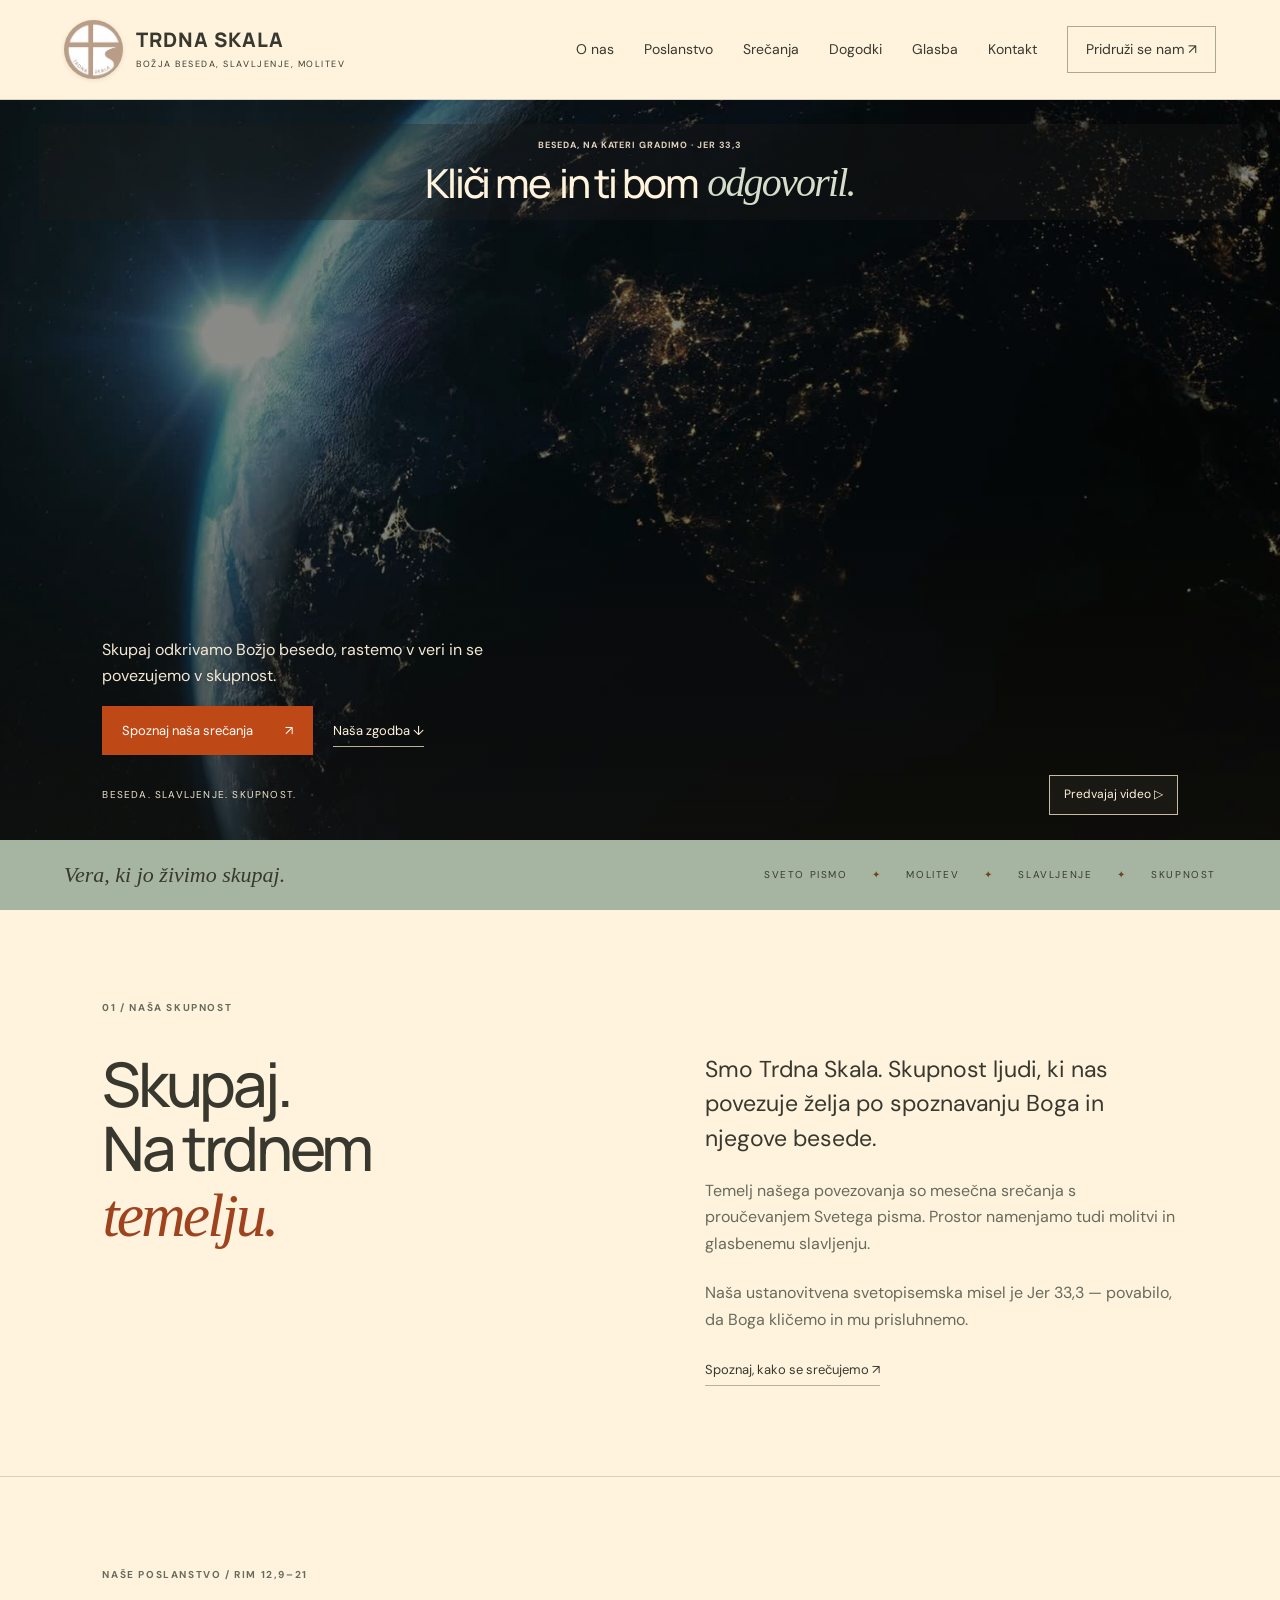
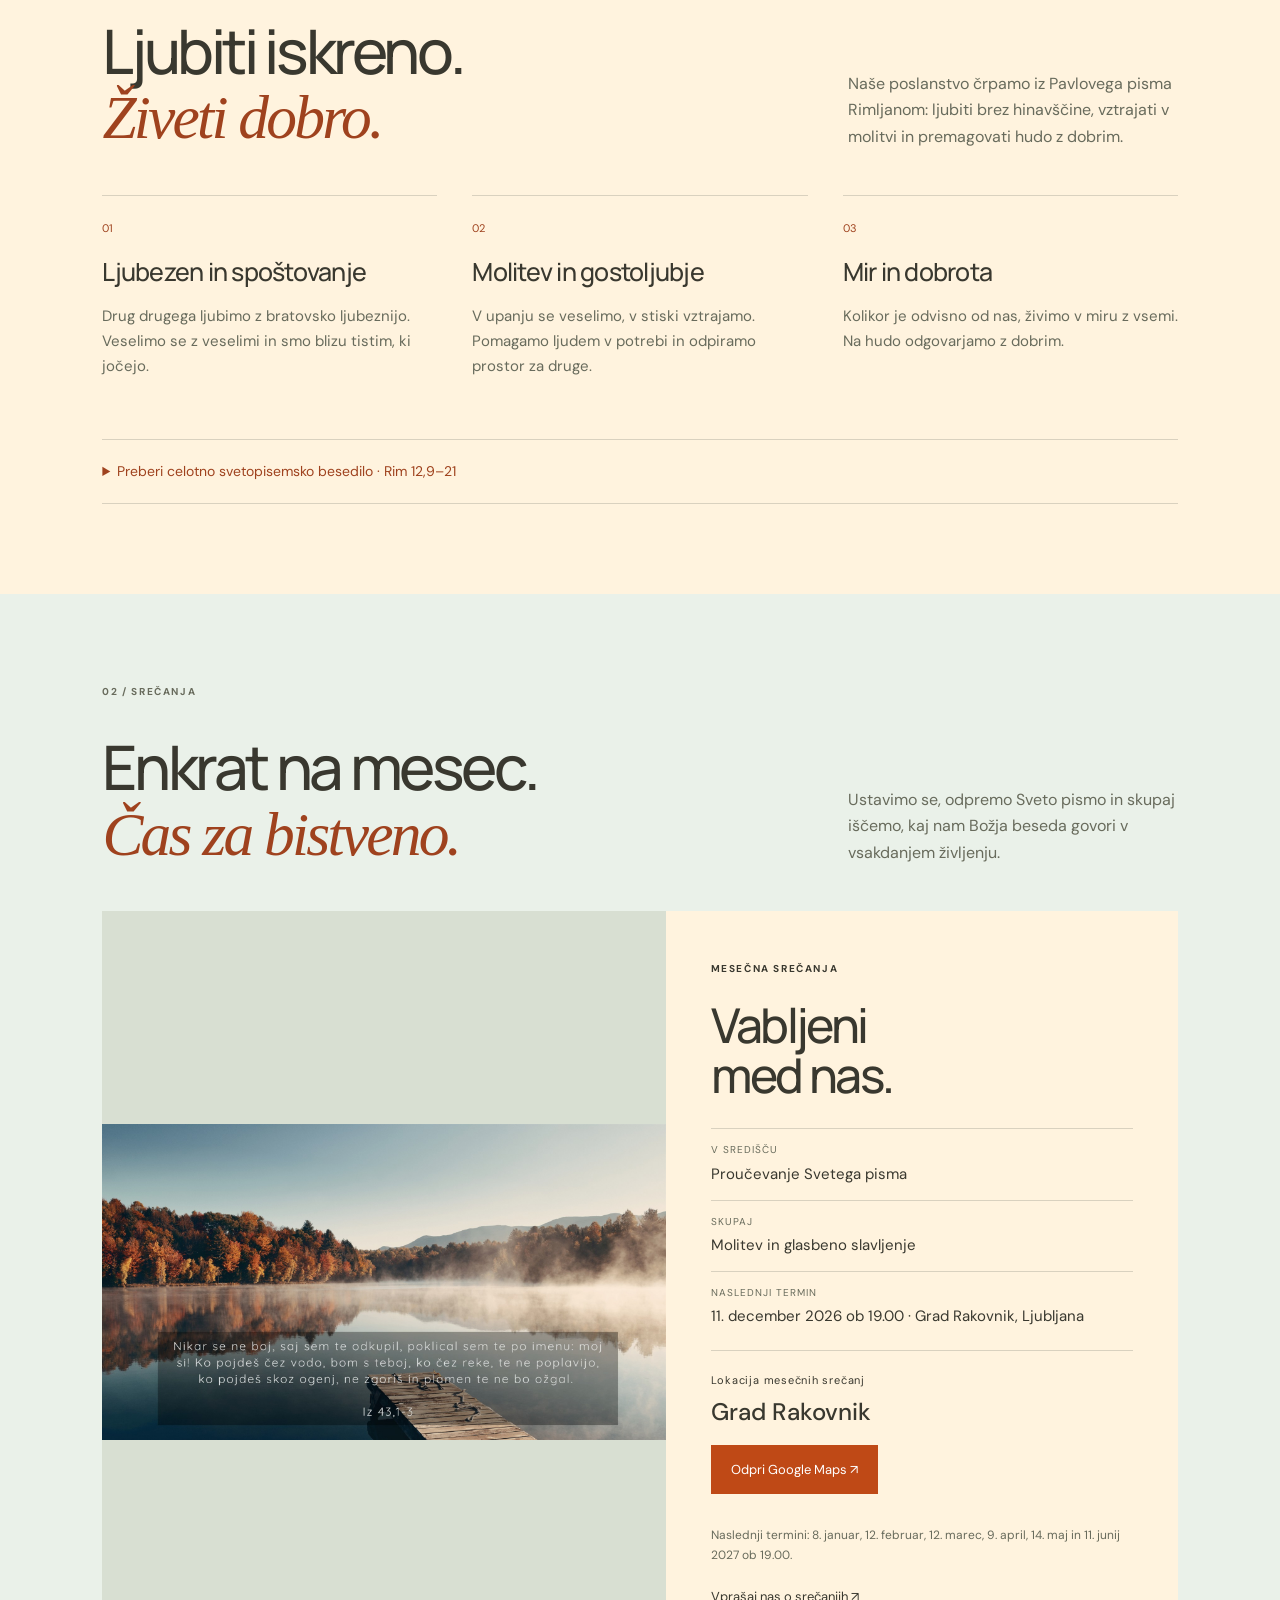
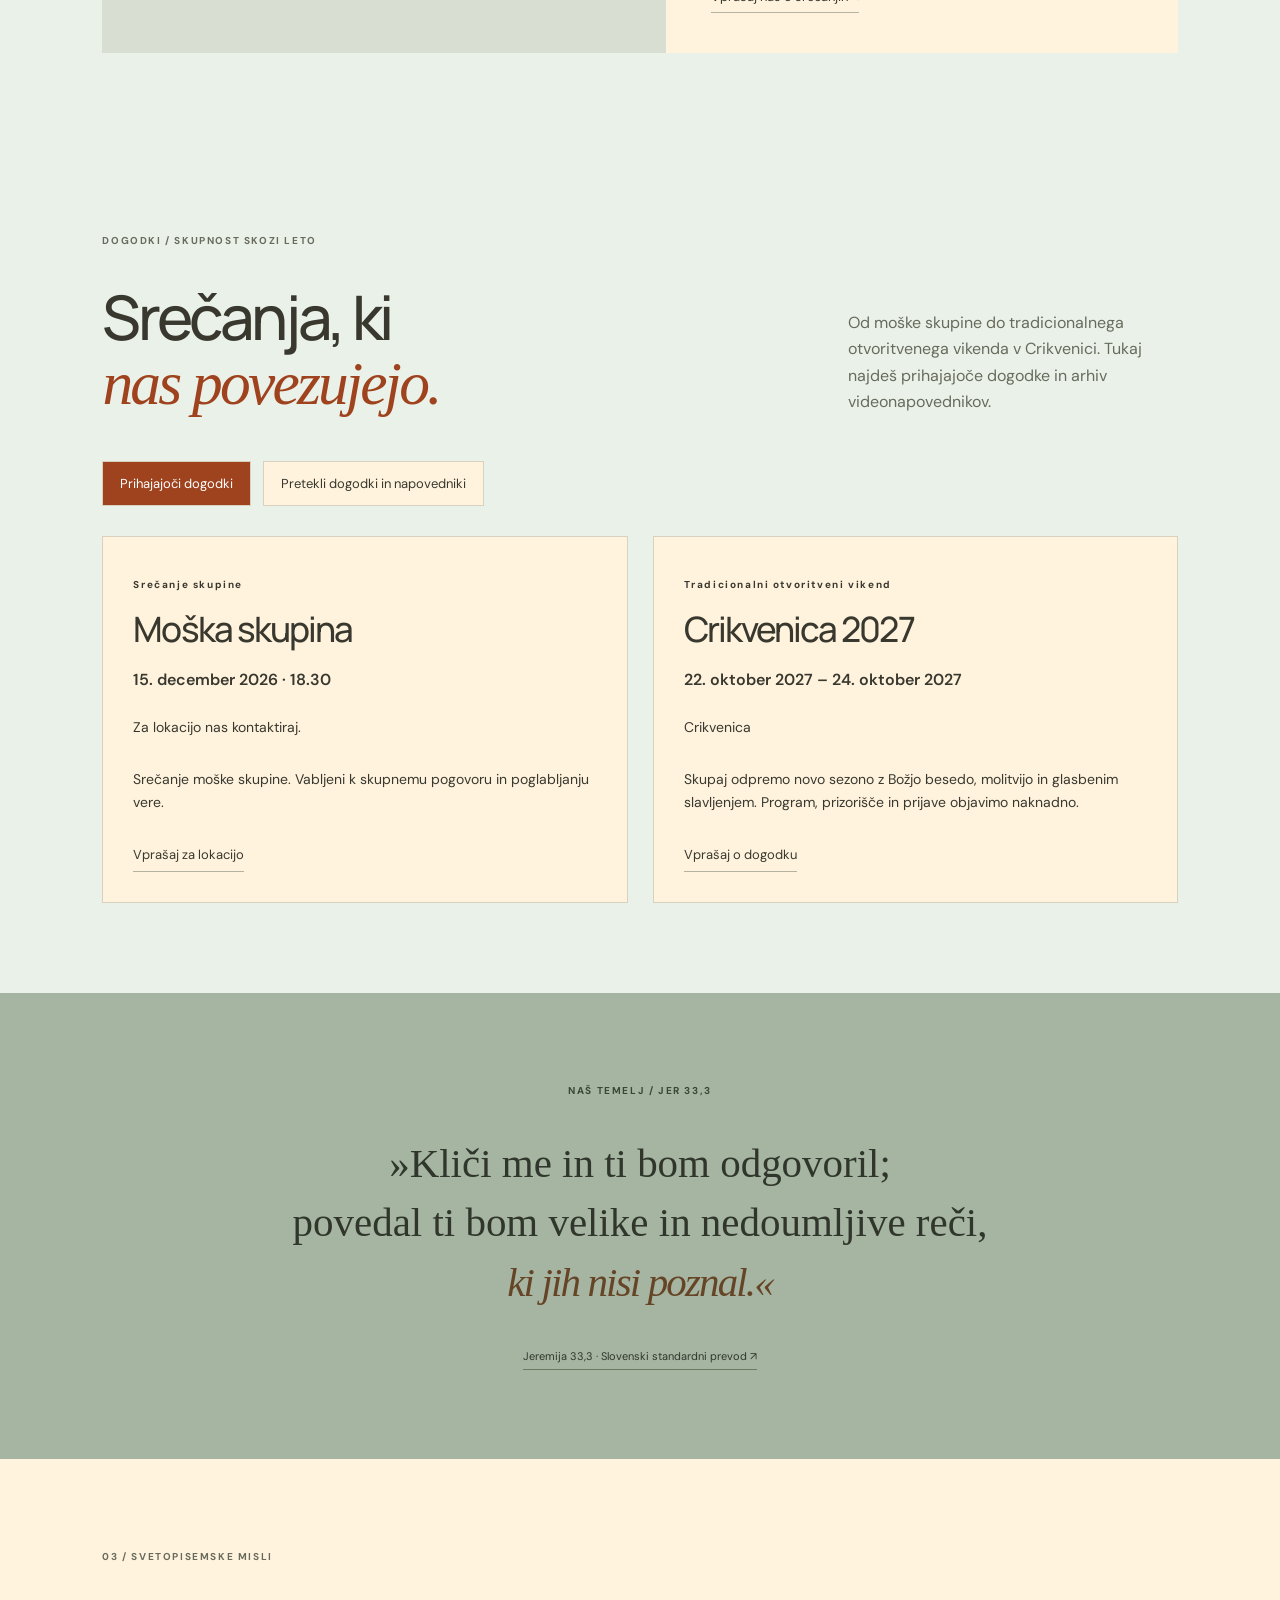
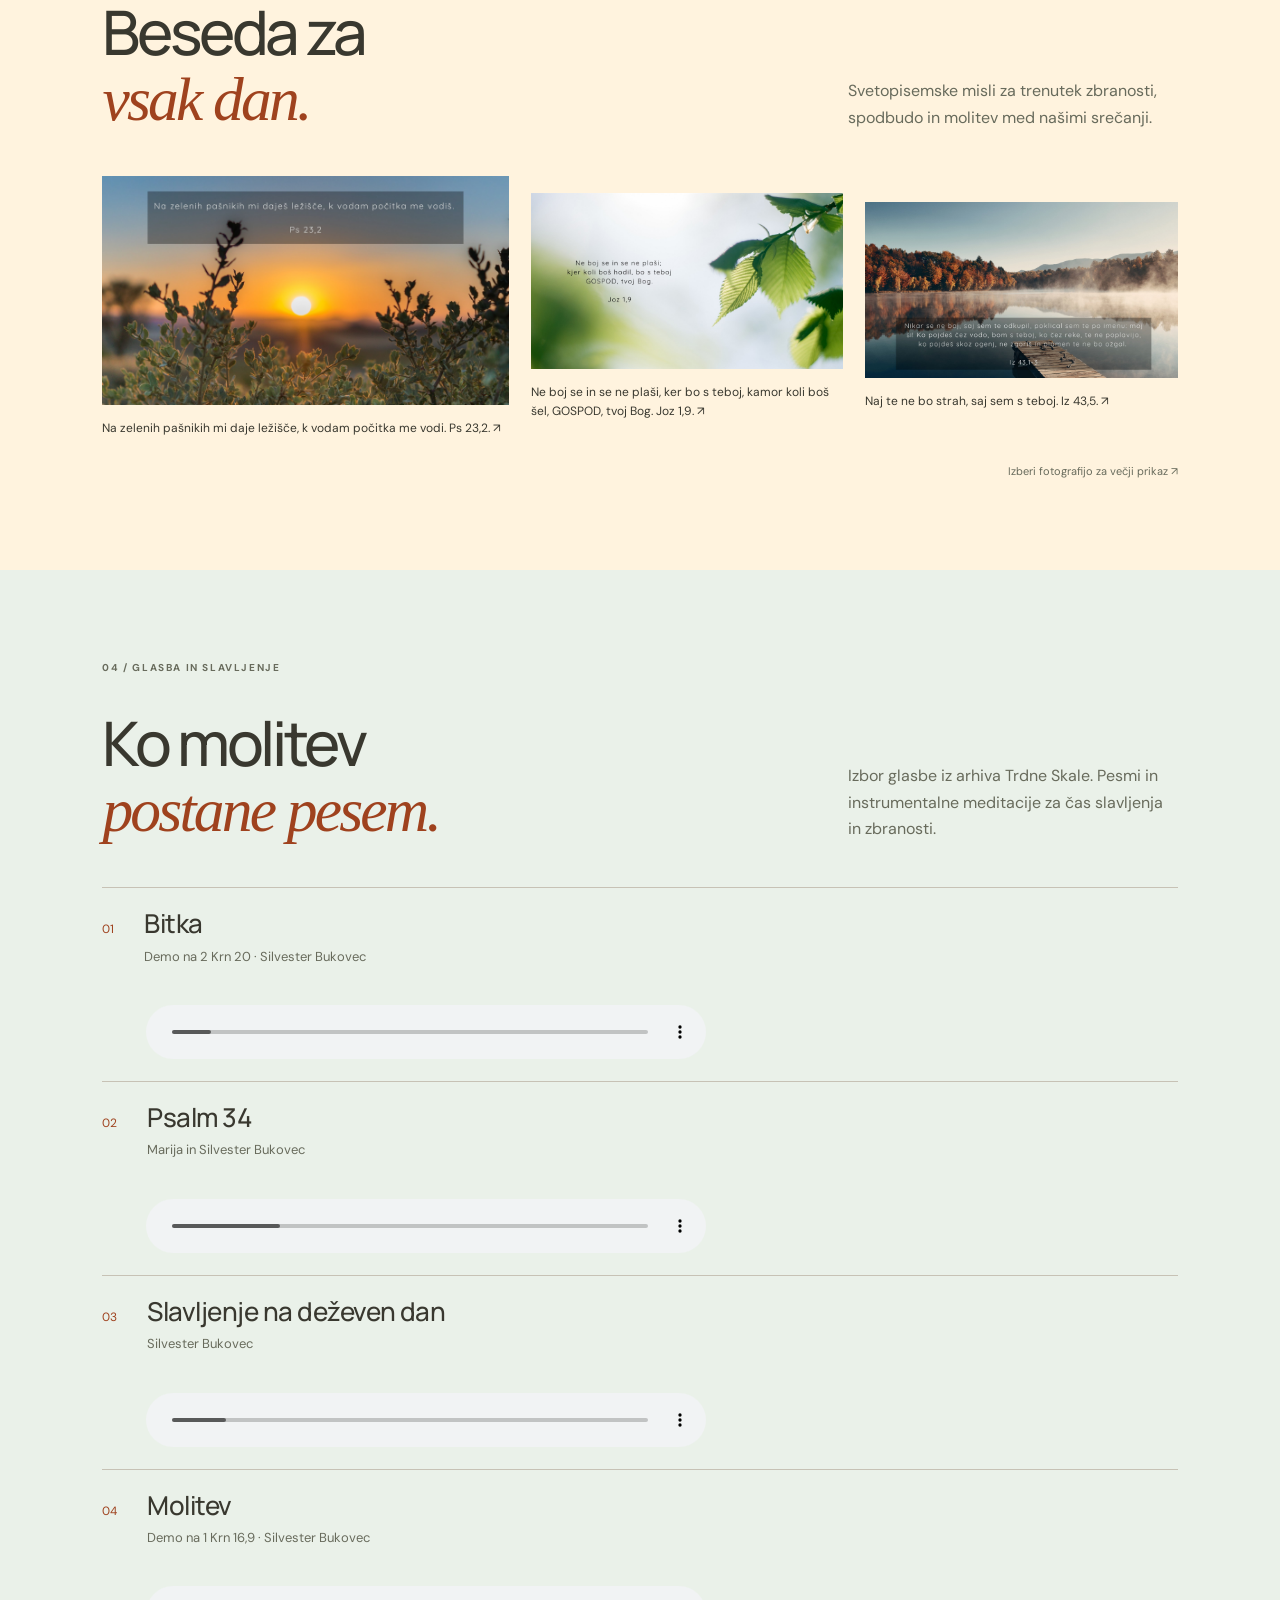
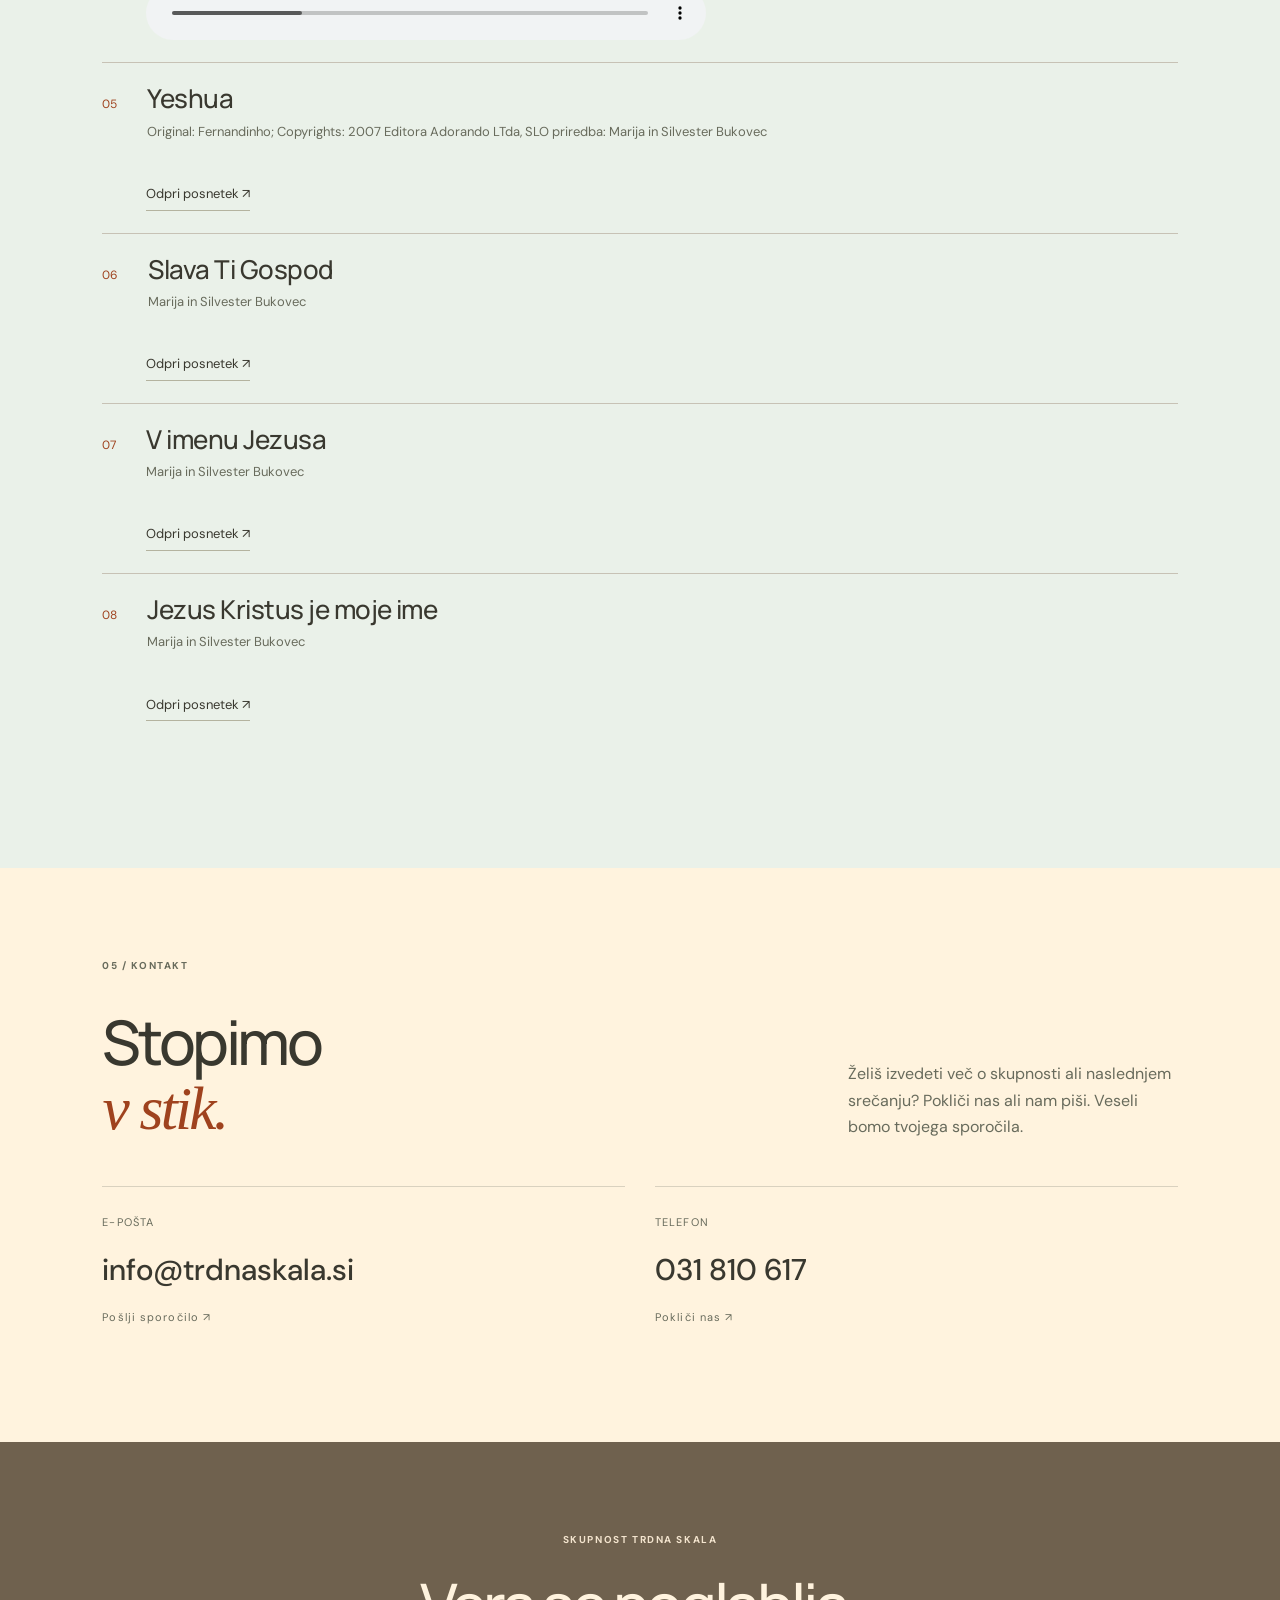
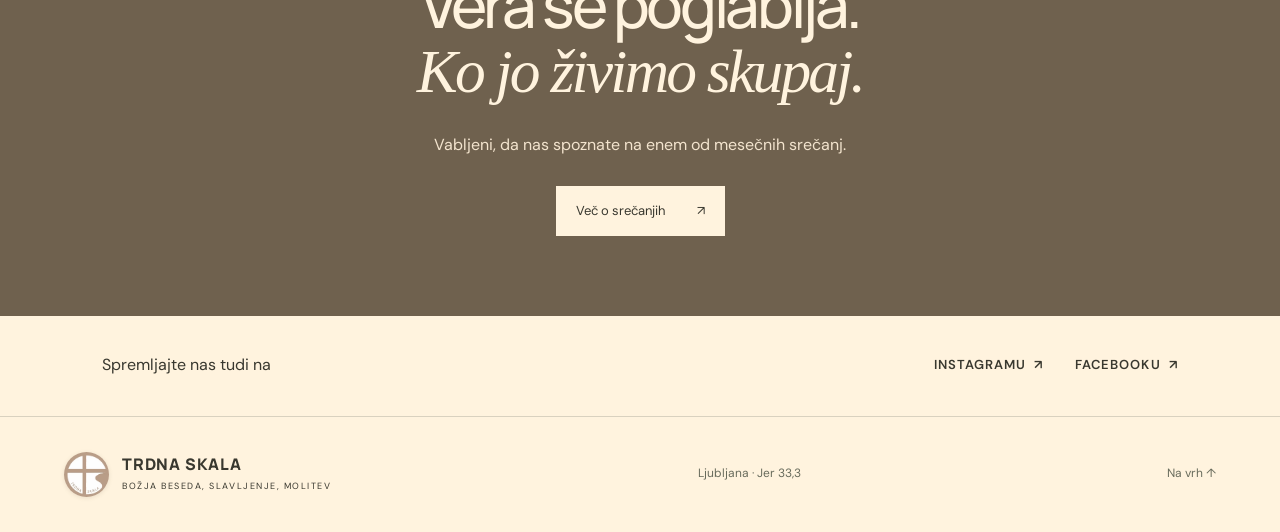
==== commit 6178f32a: "Molitvena soba" ====
--- a/index.html
+++ b/index.html
@@ -4,7 +4,7 @@
 <meta charset="utf-8"><meta name="viewport" content="width=device-width,initial-scale=1">
 <title>Trdna Skala — Božja beseda, Slavljenje, Molitev</title>
 <meta name="description" content="Trdna Skala. Mesečna srečanja ob proučevanju Svetega pisma, molitvi in glasbenem slavljenju.">
-<link rel="icon" href="assets/logotip-wix.avif"><link rel="stylesheet" href="styles.css?v=639311854382281893">
+<link rel="icon" href="assets/logotip-wix.avif"><link rel="stylesheet" href="styles.css?v=639311856642648380">
 </head>
 <body>
 <a class="skip" href="#vsebina"><span class="cms-text" style="">Preskoči na vsebino</span></a>
@@ -27,5 +27,5 @@
 <section class="social-follow" aria-labelledby="social-follow-title" style="" data-cms-block="b011" data-cms-visible="true"><p id="social-follow-title"><span class="cms-text" style="">Spremljajte nas tudi na</span></p><div class="social-links"><a href="https://www.instagram.com/trdnaskala.lj/" target="_blank" rel="noopener noreferrer"><span class="cms-text" style="">INSTAGRAMU</span><span aria-hidden="true"> ↗</span></a><a href="https://www.facebook.com/trdna.skala.7/" target="_blank" rel="noopener noreferrer"><span class="cms-text" style="">FACEBOOKU</span><span aria-hidden="true"> ↗</span></a></div></section>
 </main><footer><a class="brand" href="#domov"><img src="assets/logotip-wix.avif" alt=""><span><span class="cms-text" style="">TRDNA SKALA</span><small><span class="cms-text" style="">BOŽJA BESEDA, SLAVLJENJE, MOLITEV</span></small></span></a><p><span class="cms-text" style="">Ljubljana &#183; Jer 33,3</span></p><a href="#domov"><span class="cms-text" style="">Na vrh ↑</span></a></footer>
 <dialog id="lightbox"><button class="close" aria-label="Zapri fotografijo"><span class="cms-text" style="">Zapri &#215;</span></button><img alt=""><p></p></dialog>
-<script src="vsebina.js?v=639311854382281893"></script><script src="script.js?v=639311854382281893"></script>
+<script src="vsebina.js?v=639311856642648380"></script><script src="script.js?v=639311856642648380"></script>
 </body></html>
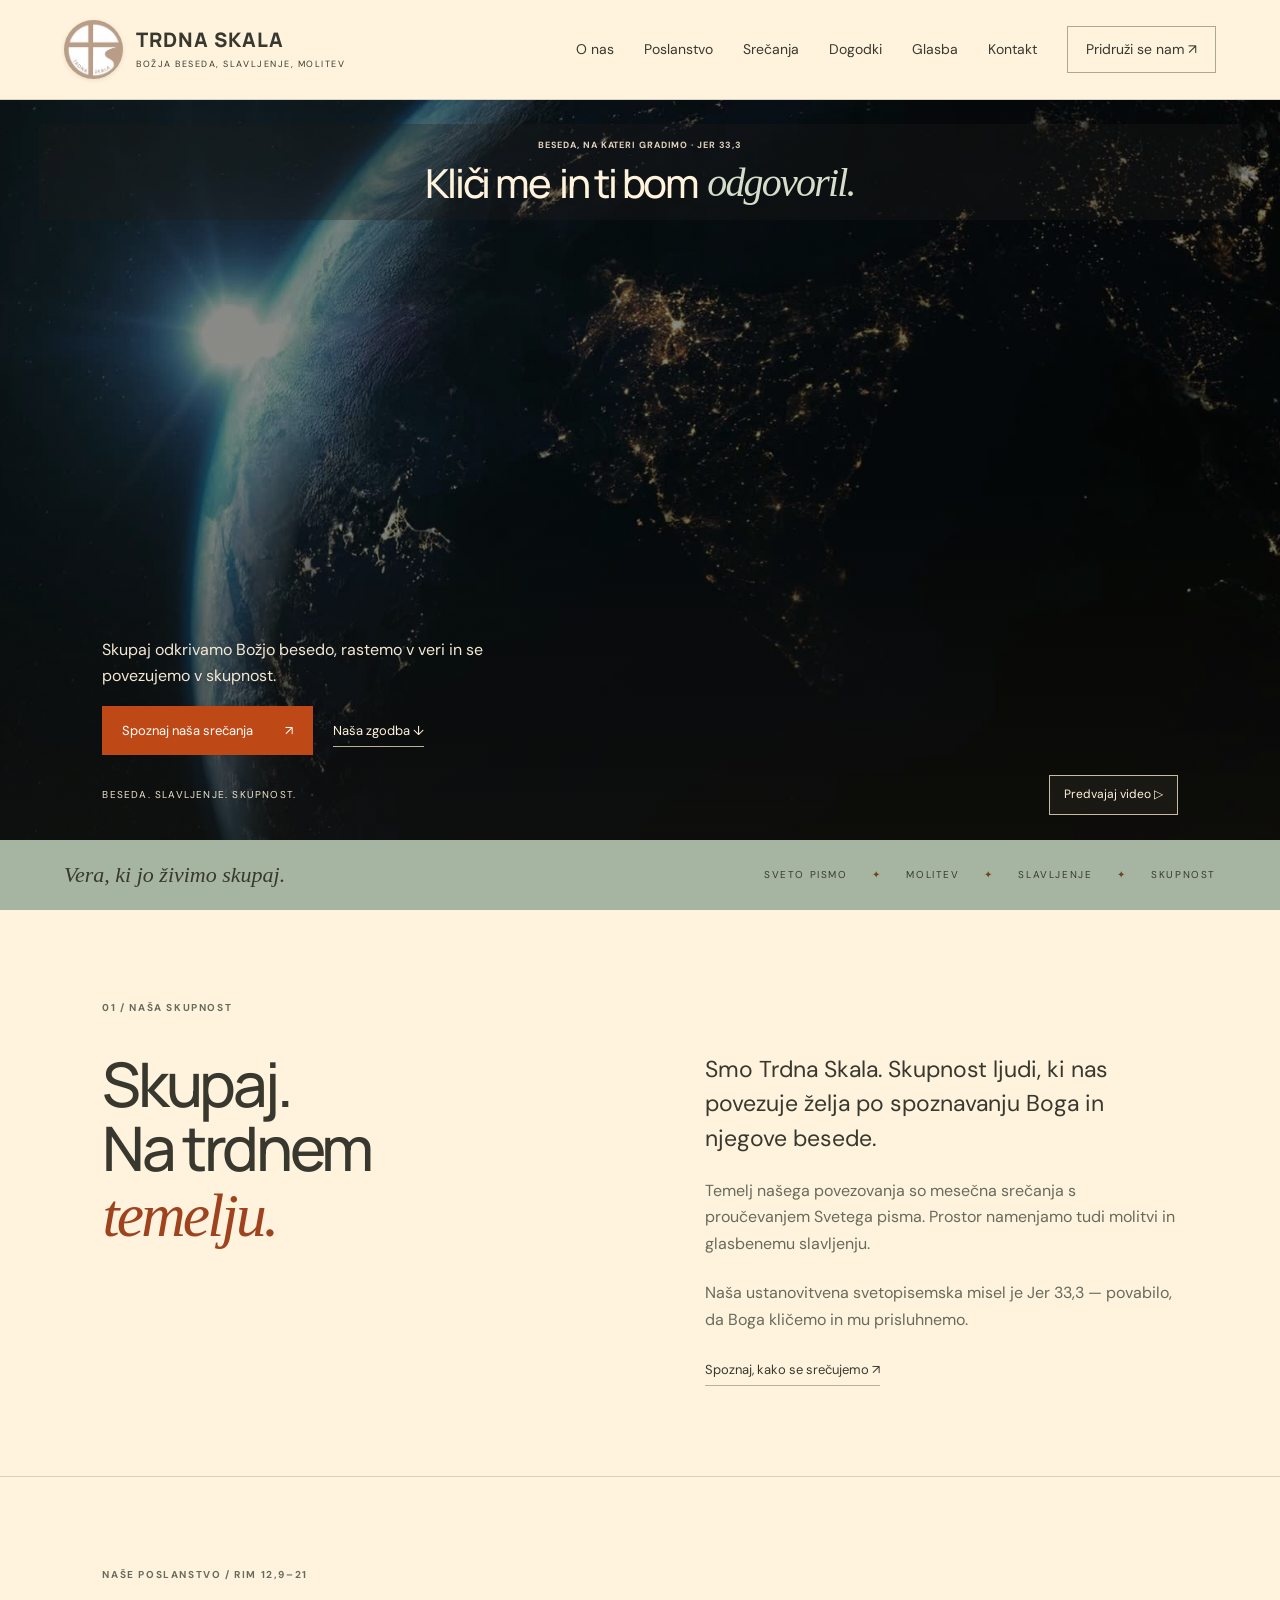
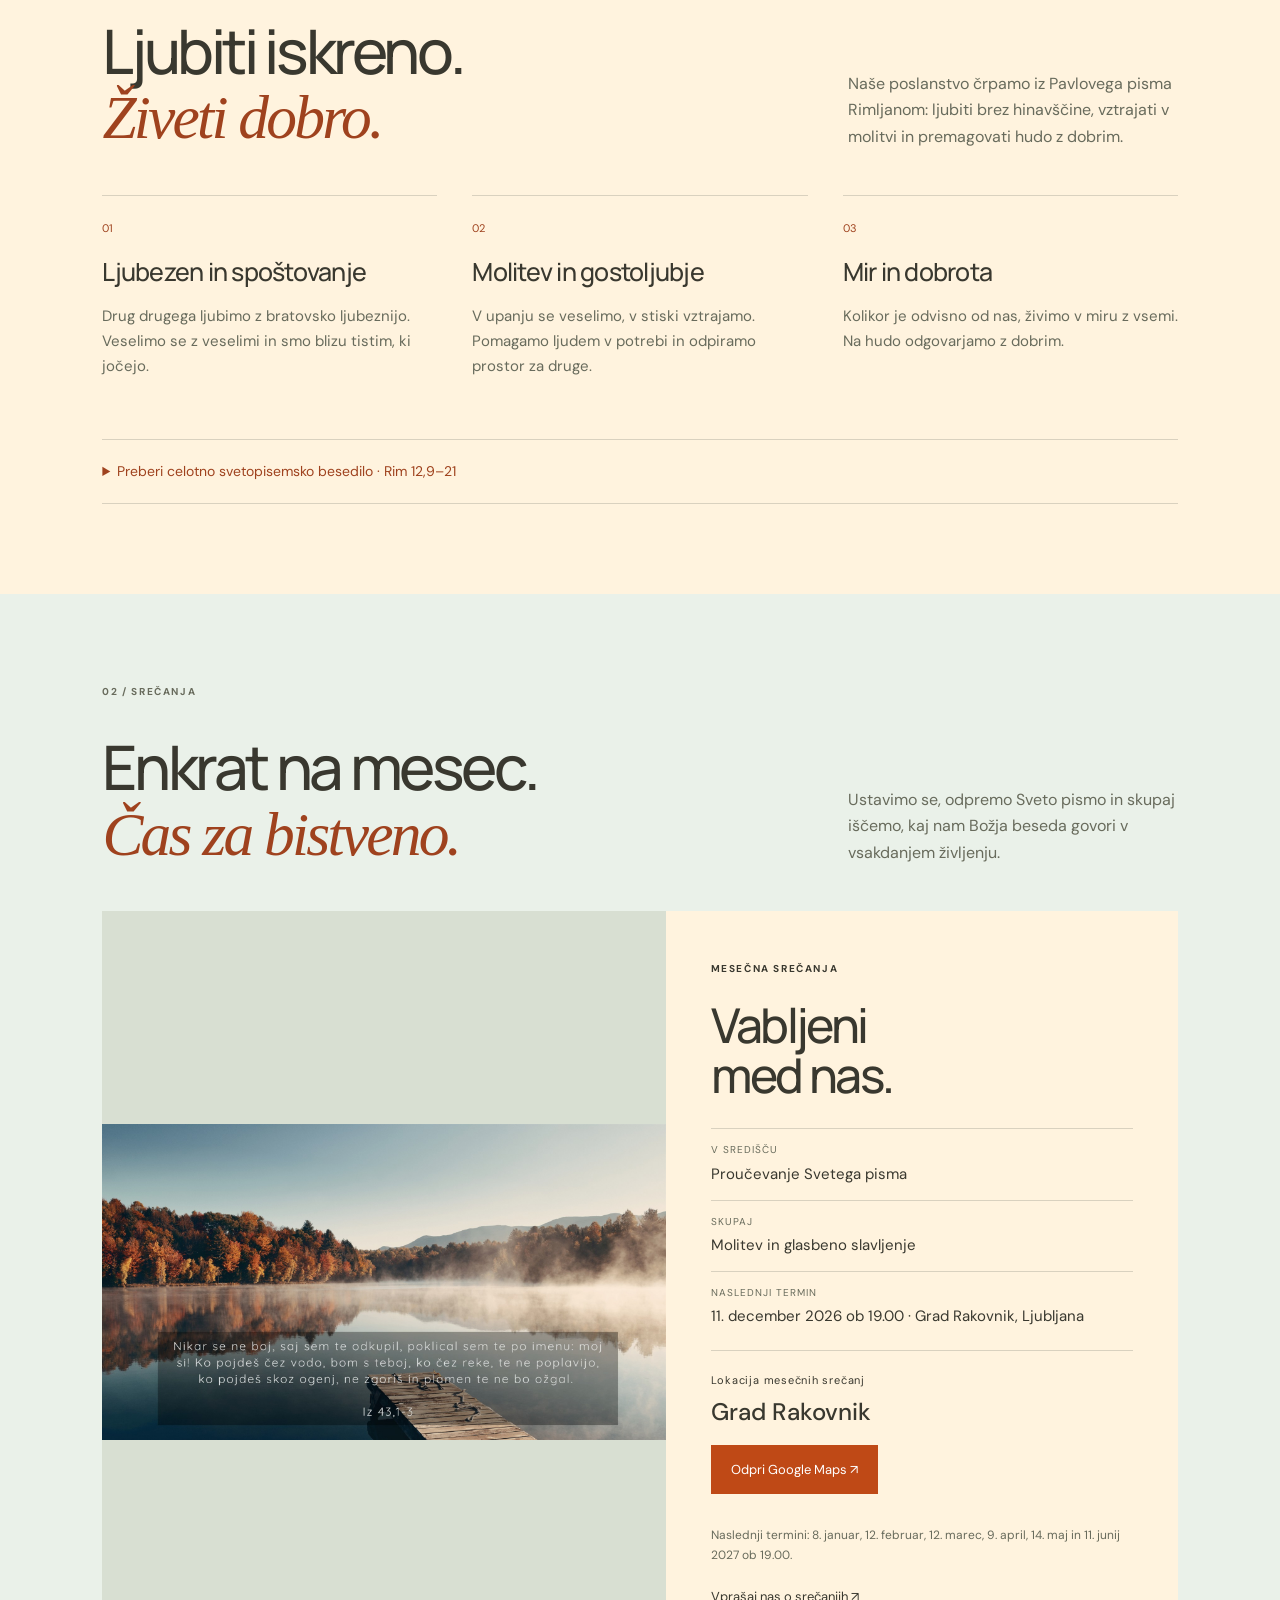
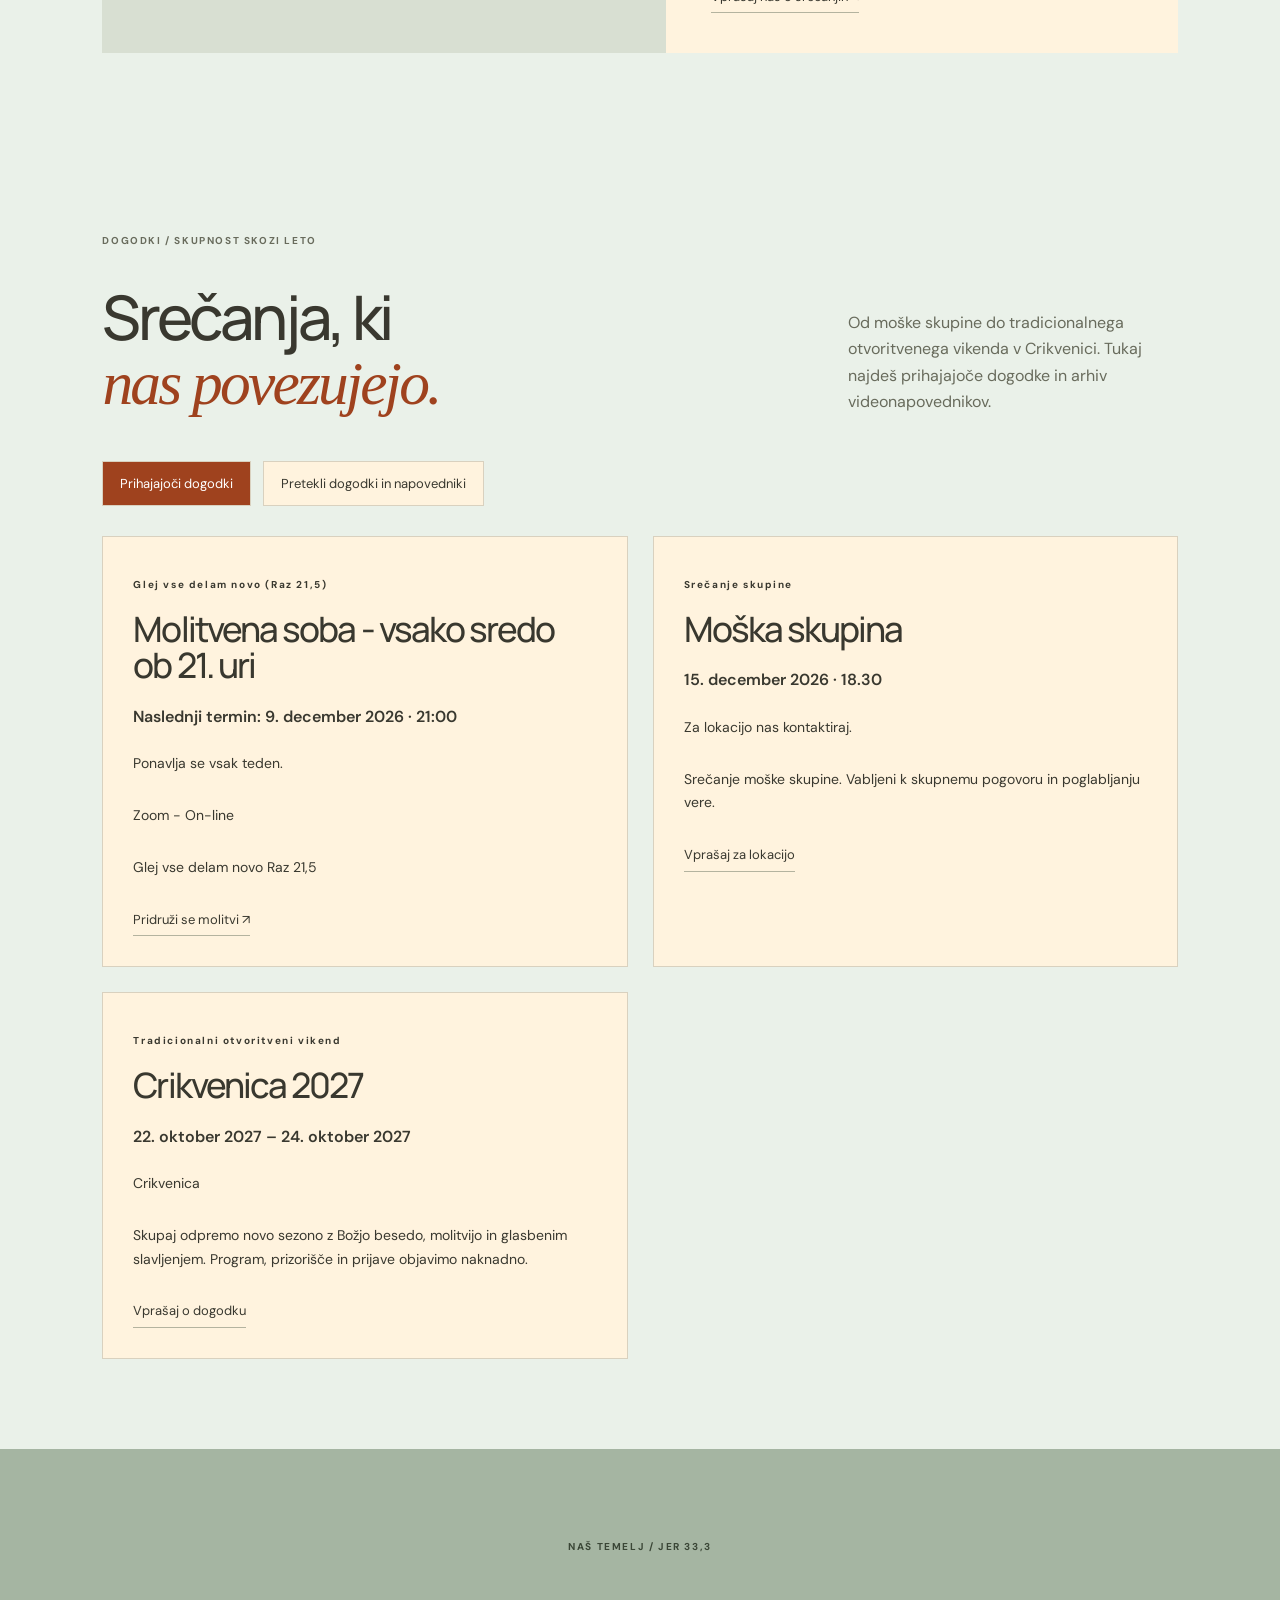
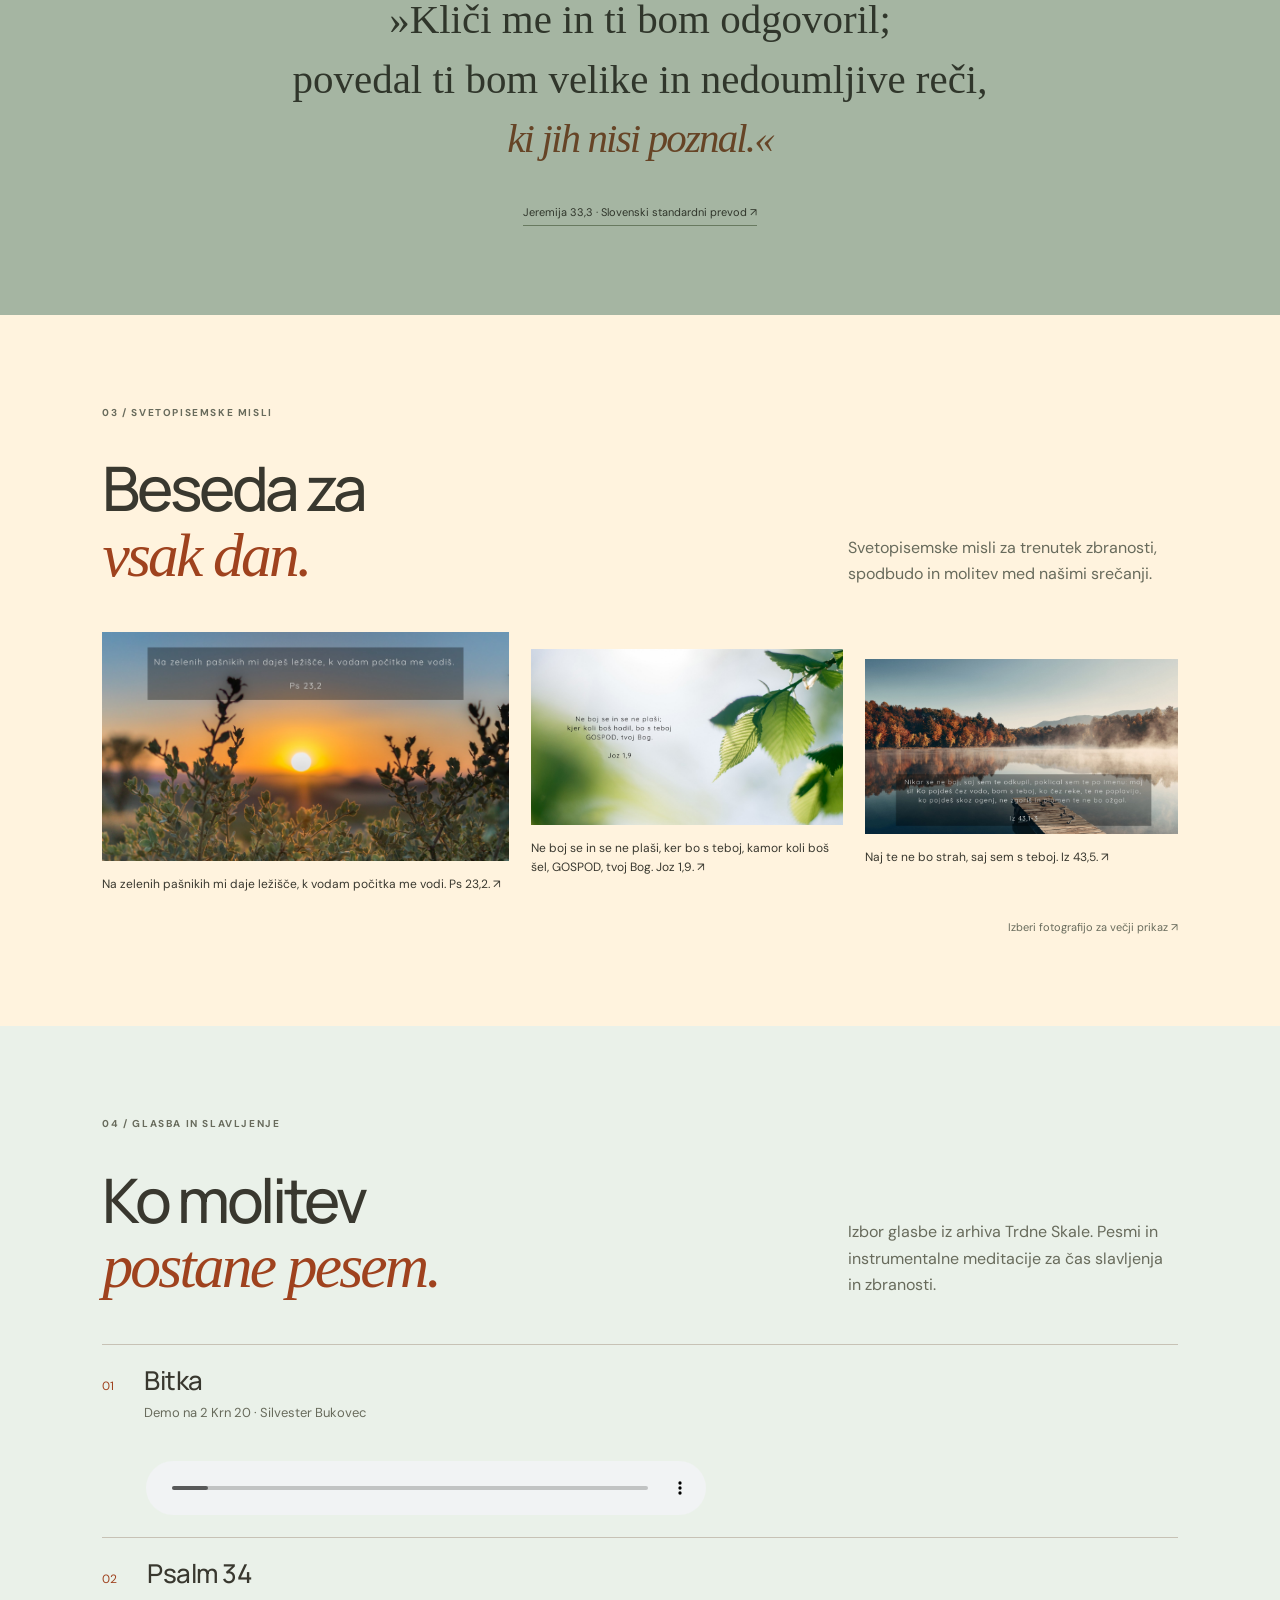
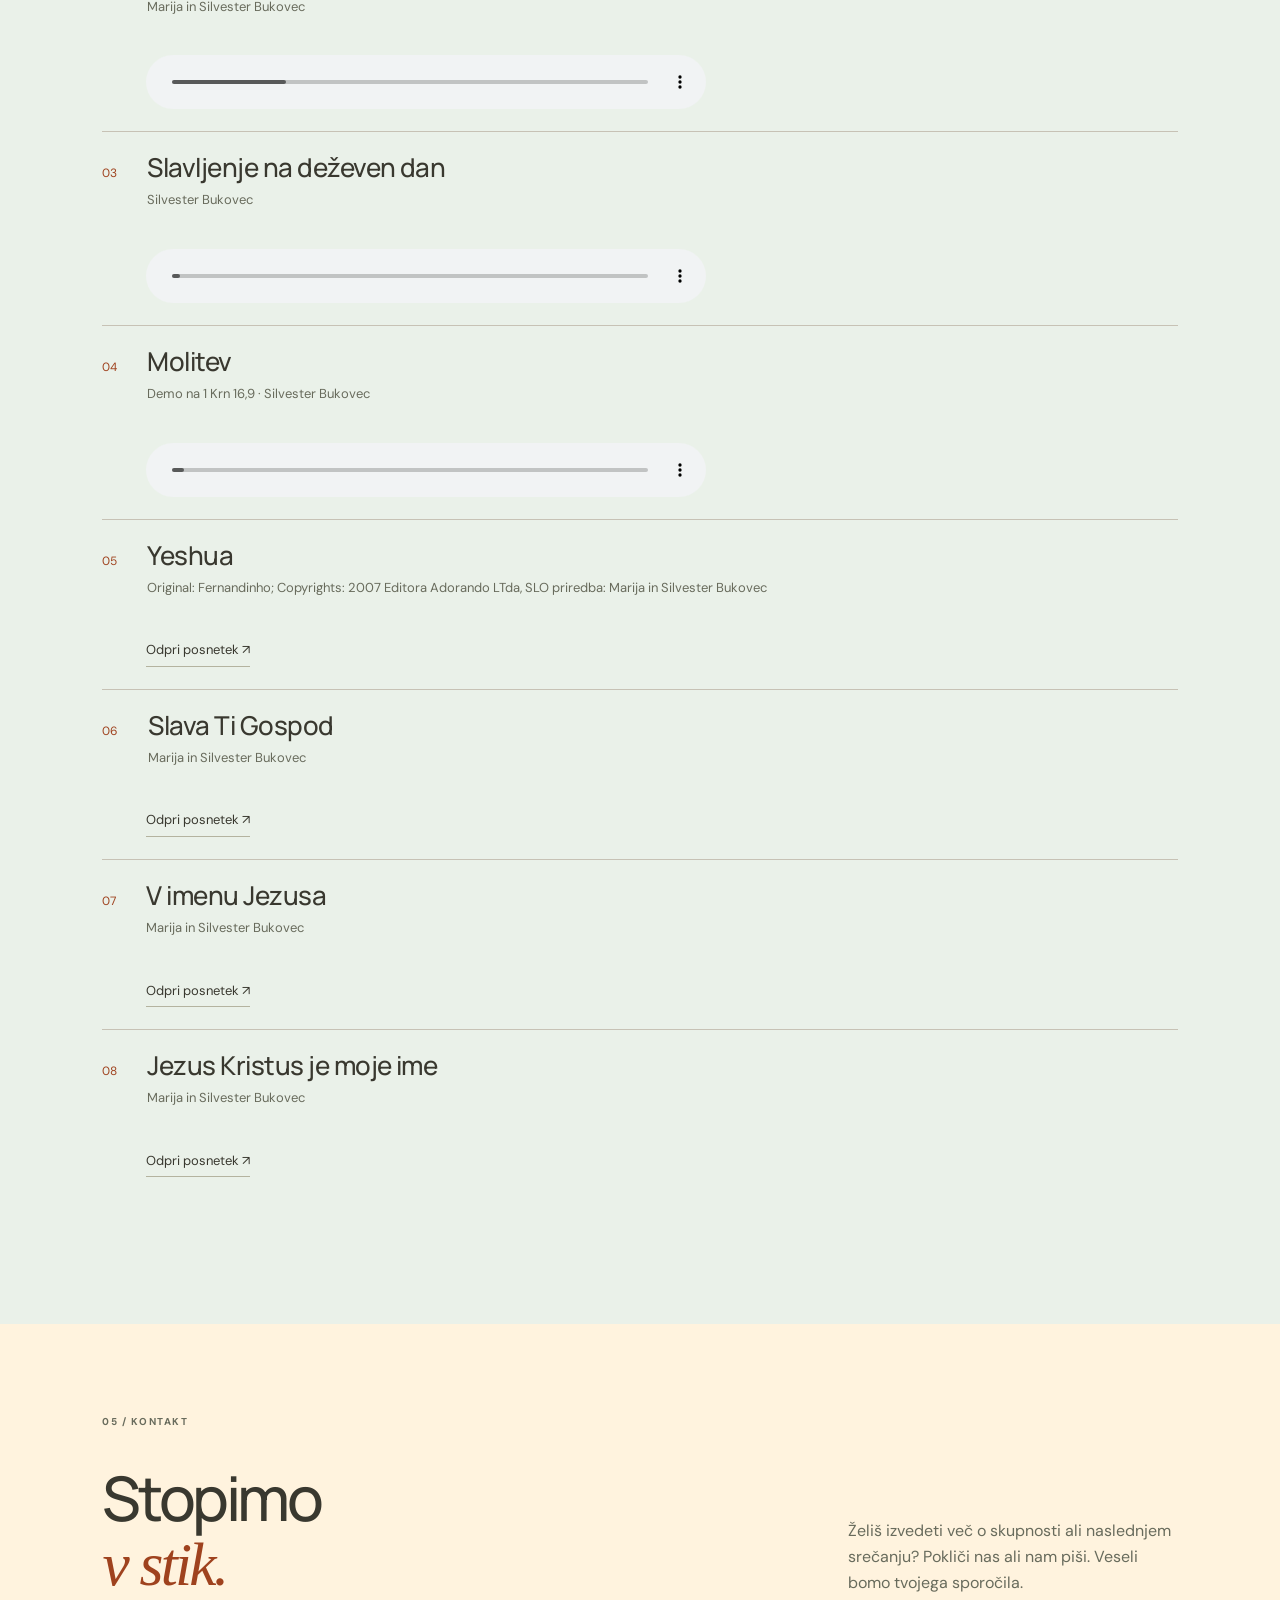
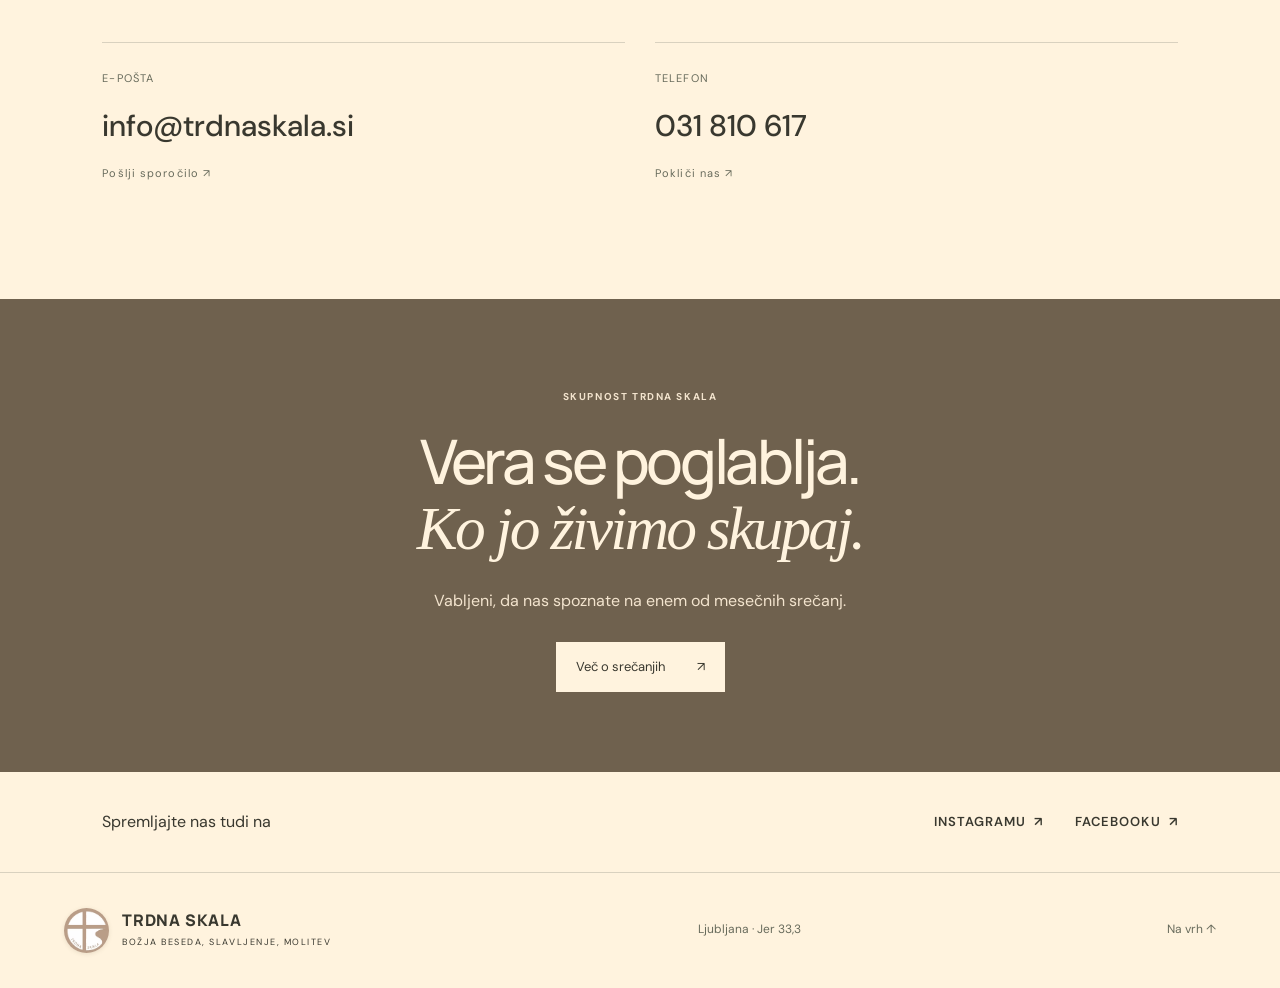
==== commit bb3e8bc2: "Dodano ponavljanje vsak teden" ====
--- a/index.html
+++ b/index.html
@@ -4,7 +4,7 @@
 <meta charset="utf-8"><meta name="viewport" content="width=device-width,initial-scale=1">
 <title>Trdna Skala — Božja beseda, Slavljenje, Molitev</title>
 <meta name="description" content="Trdna Skala. Mesečna srečanja ob proučevanju Svetega pisma, molitvi in glasbenem slavljenju.">
-<link rel="icon" href="assets/logotip-wix.avif"><link rel="stylesheet" href="styles.css?v=639311856642648380">
+<link rel="icon" href="assets/logotip-wix.avif"><link rel="stylesheet" href="styles.css?v=639311909978634016">
 </head>
 <body>
 <a class="skip" href="#vsebina"><span class="cms-text" style="">Preskoči na vsebino</span></a>
@@ -27,5 +27,5 @@
 <section class="social-follow" aria-labelledby="social-follow-title" style="" data-cms-block="b011" data-cms-visible="true"><p id="social-follow-title"><span class="cms-text" style="">Spremljajte nas tudi na</span></p><div class="social-links"><a href="https://www.instagram.com/trdnaskala.lj/" target="_blank" rel="noopener noreferrer"><span class="cms-text" style="">INSTAGRAMU</span><span aria-hidden="true"> ↗</span></a><a href="https://www.facebook.com/trdna.skala.7/" target="_blank" rel="noopener noreferrer"><span class="cms-text" style="">FACEBOOKU</span><span aria-hidden="true"> ↗</span></a></div></section>
 </main><footer><a class="brand" href="#domov"><img src="assets/logotip-wix.avif" alt=""><span><span class="cms-text" style="">TRDNA SKALA</span><small><span class="cms-text" style="">BOŽJA BESEDA, SLAVLJENJE, MOLITEV</span></small></span></a><p><span class="cms-text" style="">Ljubljana &#183; Jer 33,3</span></p><a href="#domov"><span class="cms-text" style="">Na vrh ↑</span></a></footer>
 <dialog id="lightbox"><button class="close" aria-label="Zapri fotografijo"><span class="cms-text" style="">Zapri &#215;</span></button><img alt=""><p></p></dialog>
-<script src="vsebina.js?v=639311856642648380"></script><script src="script.js?v=639311856642648380"></script>
+<script src="vsebina.js?v=639311909978634016"></script><script src="script.js?v=639311909978634016"></script>
 </body></html>
--- a/styles.css
+++ b/styles.css
@@ -45,7 +45,4 @@
 
 
 /* Položaj naslovnice: Windows urejevalnik / Položaj naslova. */
-.hero.hero-video{--hero-y:24px;--hero-x:32px;--hero-title-size:40px;}
-.hero-video .hero-copy{display:contents}.hero-video .hero-title-group{position:absolute;z-index:2;box-sizing:border-box;left:50%;right:auto;top:var(--hero-y);bottom:auto;transform:translate(-50%,0);text-align:center;width:94%;max-width:calc(100% - 2 * var(--hero-x));padding:15px 22px;border-radius:4px;background:rgba(32,28,24,0.3);}
-.hero-title-group .eyebrow{display:none;margin:0 0 7px}.hero-title-group .verse-label{margin:0 0 8px;line-height:1.4;font-size:9px}.hero-video .hero-title-group h1{font-size:var(--hero-title-size);display:flex;flex-wrap:wrap;justify-content:center;gap:0 .23em;line-height:1.14;margin:0}.hero-title-group h1>br{display:none}.hero-title-group h1>em{font-size:1em}.hero-video .hero-support{position:absolute;left:8%;bottom:85px;width:43%;max-width:470px;z-index:1;display:block}.hero-support .hero-description{margin:0 0 16px}.hero-support .text-link{margin:14px 0 0 20px}.hero-video:after{background:linear-gradient(0deg,rgba(24,21,18,.55),rgba(24,21,18,.12) 50%,rgba(24,21,18,.15))}
-@media(max-width:720px){.hero.hero-video{--hero-y:16px;--hero-x:12px;--hero-title-size:27px;}.hero-video .hero-title-group{padding:13px 12px;max-width:calc(100% - 24px)}.hero-title-group .verse-label{font-size:8px;letter-spacing:.07em}.hero-video .hero-support{left:7%;bottom:125px;width:86%;max-width:none}.hero-support .hero-description{font-size:14px;max-width:330px}.hero-support .text-link{display:block;width:max-content;margin:12px 0 0}.hero-video .hero-bottom{bottom:22px}}
+.hero.hero-video{--hero-y:24px;--hero-x:32px;--hero-title-size:40px;}.hero-video .hero-copy{display:contents}.hero-video .hero-title-group{position:absolute;z-index:2;box-sizing:border-box;left:50%;right:auto;top:var(--hero-y);bottom:auto;transform:translate(-50%,0);text-align:center;width:94%;max-width:calc(100% - 2 * var(--hero-x));padding:15px 22px;border-radius:4px;background:rgba(32,28,24,0.3);}.hero-title-group .eyebrow{display:none;margin:0 0 7px}.hero-title-group .verse-label{margin:0 0 8px;line-height:1.4;font-size:9px}.hero-video .hero-title-group h1{font-size:var(--hero-title-size);display:flex;flex-wrap:wrap;justify-content:center;gap:0 .23em;line-height:1.14;margin:0}.hero-title-group h1>br{display:none}.hero-title-group h1>em{font-size:1em}.hero-video .hero-support{position:absolute;left:8%;bottom:85px;width:43%;max-width:470px;z-index:1;display:block}.hero-support .hero-description{margin:0 0 16px}.hero-support .text-link{margin:14px 0 0 20px}.hero-video:after{background:linear-gradient(0deg,rgba(24,21,18,.55),rgba(24,21,18,.12) 50%,rgba(24,21,18,.15))}@media(max-width:720px){.hero.hero-video{--hero-y:16px;--hero-x:12px;--hero-title-size:27px;}.hero-video .hero-title-group{padding:13px 12px;max-width:calc(100% - 24px)}.hero-title-group .verse-label{font-size:8px;letter-spacing:.07em}.hero-video .hero-support{left:7%;bottom:125px;width:86%;max-width:none}.hero-support .hero-description{font-size:14px;max-width:330px}.hero-support .text-link{display:block;width:max-content;margin:12px 0 0}.hero-video .hero-bottom{bottom:22px}}
